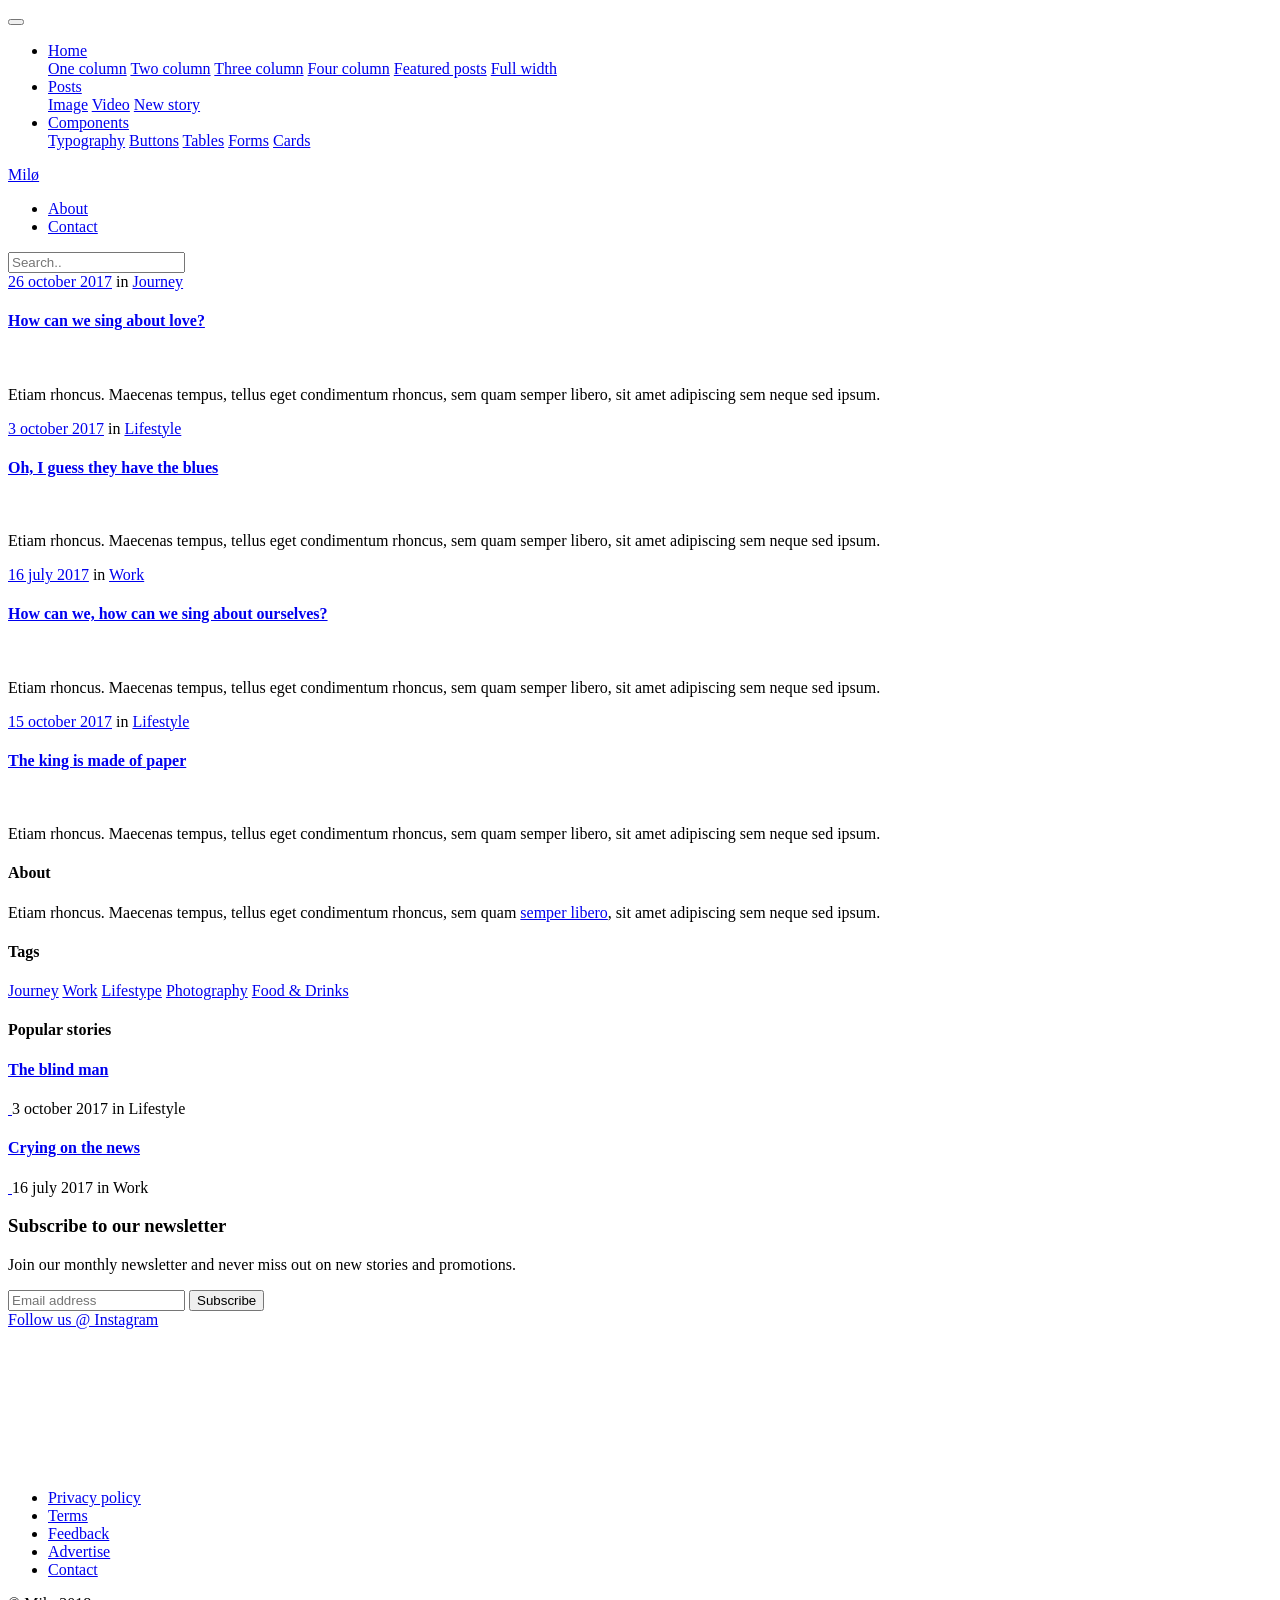
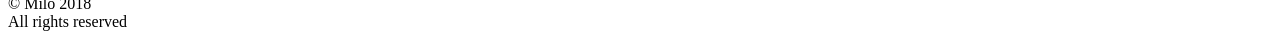
==== index.html @ 8058537a "Add files via upload" ====
<!DOCTYPE html>
<html lang="en">
<head>
  <meta charset="utf-8">
	<meta http-equiv="X-UA-Compatible" content="IE=edge">
	<meta name="viewport" content="width=device-width, initial-scale=1, shrink-to-fit=no">
	<meta name="description" content="Responsive Bootstrap 4 Magazine/Blog Theme">
	<meta name="author" content="Bootlab">

  <title>Bryant_Osborne - Profile Theme</title>

  <link href="css/app.css" rel="stylesheet">
</head>
<body>

  <header role="banner">
    <nav class="navbar navbar-expand-md navbar-light bg-white absolute-top">
      <div class="container">

        <button class="navbar-toggler order-2 order-md-1" type="button" data-toggle="collapse" data-target="#navbar" aria-controls="navbar" aria-expanded="false" aria-label="Toggle navigation">
          <span class="navbar-toggler-icon"></span>
        </button>

        <div class="collapse navbar-collapse order-3 order-md-2" id="navbar">
          <ul class="navbar-nav mr-auto">
            <li class="nav-item dropdown active">
              <a class="nav-link dropdown-toggle" href="#" id="dropdown02" data-toggle="dropdown" aria-haspopup="true" aria-expanded="false">Home</a>
              <div class="dropdown-menu" aria-labelledby="dropdown02">
                <a class="dropdown-item" href="home-onecolumn.html">One column</a>
                <a class="dropdown-item" href="home-twocolumn.html">Two column</a>
                <a class="dropdown-item" href="home-threecolumn.html">Three column</a>
                <a class="dropdown-item" href="home-fourcolumn.html">Four column</a>
                <a class="dropdown-item" href="home-featured.html">Featured posts</a>
                <a class="dropdown-item" href="home-fullwidth.html">Full width</a>
              </div>
            </li>
            <li class="nav-item dropdown">
              <a class="nav-link dropdown-toggle" href="#" id="dropdown02" data-toggle="dropdown" aria-haspopup="true" aria-expanded="false">Posts</a>
              <div class="dropdown-menu" aria-labelledby="dropdown02">
                <a class="dropdown-item" href="post-image.html">Image</a>
                <a class="dropdown-item" href="post-video.html">Video</a>
                <a class="dropdown-item" href="post-new.html">New story</a>
              </div>
            </li>
            <li class="nav-item dropdown">
              <a class="nav-link dropdown-toggle" href="#" id="dropdown03" data-toggle="dropdown" aria-haspopup="true" aria-expanded="false">Components</a>
              <div class="dropdown-menu" aria-labelledby="dropdown03">
                <a class="dropdown-item" href="doc-typography.html">Typography</a>
                <a class="dropdown-item" href="doc-buttons.html">Buttons</a>
                <a class="dropdown-item" href="doc-tables.html">Tables</a>
                <a class="dropdown-item" href="doc-forms.html">Forms</a>
                <a class="dropdown-item" href="doc-cards.html">Cards</a>
              </div>
            </li>
          </ul>
        </div>

        <a class="navbar-brand mx-auto order-1 order-md-3" href="index.html">Milø</a>

        <div class="collapse navbar-collapse order-4 order-md-4" id="navbar">
          <ul class="navbar-nav ml-auto">
            <li class="nav-item">
              <a class="nav-link" href="page-about.html">About</a>
            </li>
            <li class="nav-item">
              <a class="nav-link" href="page-contact.html">Contact</a>
            </li>
          </ul>
          <form class="form-inline" role="search">
            <input class="search js-search form-control form-control-rounded mr-sm-2" type="text" title="Enter search query here.." placeholder="Search.." aria-label="Search">
          </form>
        </div>
      </div>
    </nav>
  </header>

  <main class="main pt-4" role="main">

    <div class="container">

      <div class="row">
        <div class="col-md-9">

          <article class="card mb-4">
            <header class="card-header">
              <div class="card-meta">
                <a href="#"><time class="timeago" datetime="2017-10-26 20:00">26 october 2017</time></a> in <a href="page-category.html">Journey</a>
              </div>
              <a href="post-image.html">
                <h4 class="card-title">How can we sing about love?</h4>
              </a>
            </header>
            <a href="post-image.html">
              <img class="card-img" src="img/articles/8.jpg" alt="" />
            </a>
            <div class="card-body">
              <p class="card-text">Etiam rhoncus. Maecenas tempus, tellus eget condimentum rhoncus, sem quam semper libero, sit amet adipiscing sem neque sed ipsum. </p>
            </div>
          </article><!-- /.card -->

          <article class="card mb-4">
            <header class="card-header">
              <div class="card-meta">
                <a href="#"><time class="timeago" datetime="2017-10-03 20:00">3 october 2017</time></a> in <a href="page-category.html">Lifestyle</a>
              </div>
              <a href="post-image.html">
                <h4 class="card-title">Oh, I guess they have the blues</h4>
              </a>
            </header>
            <a href="post-image.html">
              <img class="card-img" src="img/articles/22.jpg" alt="" />
            </a>
            <div class="card-body">
              <p class="card-text">Etiam rhoncus. Maecenas tempus, tellus eget condimentum rhoncus, sem quam semper libero, sit amet adipiscing sem neque sed ipsum. </p>
            </div>
          </article><!-- /.card -->

          <article class="card mb-4">
            <header class="card-header">
              <div class="card-meta">
                <a href="#"><time class="timeago" datetime="2017-07-16 20:00">16 july 2017</time></a> in <a href="page-category.html">Work</a>
              </div>
              <a href="post-image.html">
                <h4 class="card-title">How can we, how can we sing about ourselves?</h4>
              </a>
            </header>
            <a href="post-image.html">
              <img class="card-img" src="img/articles/19.jpg" alt="" />
            </a>
            <div class="card-body">
              <p class="card-text">Etiam rhoncus. Maecenas tempus, tellus eget condimentum rhoncus, sem quam semper libero, sit amet adipiscing sem neque sed ipsum. </p>
            </div>
          </article><!-- /.card -->


          <article class="card mb-4">
            <header class="card-header">
              <div class="card-meta">
                <a href="#"><time class="timeago" datetime="2017-10-15 20:00">15 october 2017</time></a> in <a href="page-category.html">Lifestyle</a>
              </div>
              <a href="post-image.html">
                <h4 class="card-title">The king is made of paper</h4>
              </a>
            </header>
            <a href="post-image.html">
              <img class="card-img" src="img/articles/3.jpg" alt="" />
            </a>
            <div class="card-body">
              <p class="card-text">Etiam rhoncus. Maecenas tempus, tellus eget condimentum rhoncus, sem quam semper libero, sit amet adipiscing sem neque sed ipsum. </p>
            </div>
          </article><!-- /.card -->

        </div>
        <div class="col-md-3 ml-auto">

          <aside class="sidebar">
            <div class="card mb-4">
              <div class="card-body">
                <h4 class="card-title">About</h4>
                <p class="card-text">Etiam rhoncus. Maecenas tempus, tellus eget condimentum rhoncus, sem quam <a href="#">semper libero</a>, sit amet adipiscing sem neque sed ipsum. </p>
              </div>
            </div><!-- /.card -->
          </aside>

          <aside class="sidebar sidebar-sticky">
            <div class="card mb-4">
              <div class="card-body">
                <h4 class="card-title">Tags</h4>
                <a class="btn btn-light btn-sm mb-1" href="page-category.html">Journey</a>
                <a class="btn btn-light btn-sm mb-1" href="page-category.html">Work</a>
                <a class="btn btn-light btn-sm mb-1" href="page-category.html">Lifestype</a>
                <a class="btn btn-light btn-sm mb-1" href="page-category.html">Photography</a>
                <a class="btn btn-light btn-sm mb-1" href="page-category.html">Food & Drinks</a>
              </div>
            </div><!-- /.card -->
            <div class="card mb-4">
              <div class="card-body">
                <h4 class="card-title">Popular stories</h4>

                <a href="post-image.html" class="d-inline-block">
                  <h4 class="h6">The blind man</h4>
                  <img class="card-img" src="img/articles/2.jpg" alt="" />
                </a>
                <time class="timeago" datetime="2017-10-03 20:00">3 october 2017</time> in Lifestyle

                <a href="post-image.html" class="d-inline-block mt-3">
                  <h4 class="h6">Crying on the news</h4>
                  <img class="card-img" src="img/articles/3.jpg" alt="" />
                </a>
                <time class="timeago" datetime="2017-07-16 20:00">16 july 2017</time> in Work

              </div>
            </div><!-- /.card -->
          </aside>

        </div>
      </div>
    </div>

  </main>

  <div class="site-newsletter">
    <div class="container">
      <div class="text-center">
        <h3 class="h4 mb-2">Subscribe to our newsletter</h3>
        <p class="text-muted">Join our monthly newsletter and never miss out on new stories and promotions.</p>

        <div class="row">
          <div class="col-xs-12 col-sm-9 col-md-7 col-lg-5 ml-auto mr-auto">
            <div class="input-group mb-3 mt-3">
              <input type="text" class="form-control" placeholder="Email address" aria-label="Email address">
              <span class="input-group-btn">
                <button class="btn btn-secondary" type="button">Subscribe</button>
              </span>
            </div>
          </div>
        </div>
      </div>
    </div>
  </div>

  <div class="site-instagram">
    <div class="action">
      <a class="btn btn-light" href="#">
        Follow us @ Instagram
      </a>
    </div>
    <div class="row no-gutters">
      <div class="col-sm-6">
        <div class="row no-gutters">
          <div class="col-3">
            <a class="photo" href="#">
              <img class="img-fluid" src="img/instagram/1.jpg" alt="" />
            </a>
          </div>
          <div class="col-3">
            <a class="photo" href="#">
              <img class="img-fluid" src="img/instagram/2.jpg" alt="" />
            </a>
          </div>
          <div class="col-3">
            <a class="photo" href="#">
              <img class="img-fluid" src="img/instagram/3.jpg" alt="" />
            </a>
          </div>
          <div class="col-3">
            <a class="photo" href="#">
              <img class="img-fluid" src="img/instagram/4.jpg" alt="" />
            </a>
          </div>
        </div>
      </div>
      <div class="col-sm-6">
        <div class="row no-gutters">
          <div class="col-3">
            <a class="photo" href="#">
              <img class="img-fluid" src="img/instagram/5.jpg" alt="" />
            </a>
          </div>
          <div class="col-3">
            <a class="photo" href="#">
              <img class="img-fluid" src="img/instagram/6.jpg" alt="" />
            </a>
          </div>
          <div class="col-3">
            <a class="photo" href="#">
              <img class="img-fluid" src="img/instagram/7.jpg" alt="" />
            </a>
          </div>
          <div class="col-3">
            <a class="photo" href="#">
              <img class="img-fluid" src="img/instagram/8.jpg" alt="" />
            </a>
          </div>
        </div>
      </div>
    </div>
  </div>

  <footer class="site-footer bg-darkest" role="contentinfo">
    <div class="container">

      <ul class="nav justify-content-center">
        <li class="nav-item">
          <a class="nav-link" href="#">Privacy policy</a>
        </li>
        <li class="nav-item">
          <a class="nav-link" href="#">Terms</a>
        </li>
        <li class="nav-item">
          <a class="nav-link" href="#">Feedback</a>
        </li>
        <li class="nav-item">
          <a class="nav-link" href="#">Advertise</a>
        </li>
        <li class="nav-item">
          <a class="nav-link" href="page-contact.html">Contact</a>
        </li>
      </ul>
      <div class="copy">
        &copy; Milo 2018<br />
        All rights reserved
      </div>
    </div>
  </footer>

  <script src="js/app.js"></script>
</body>
</html>
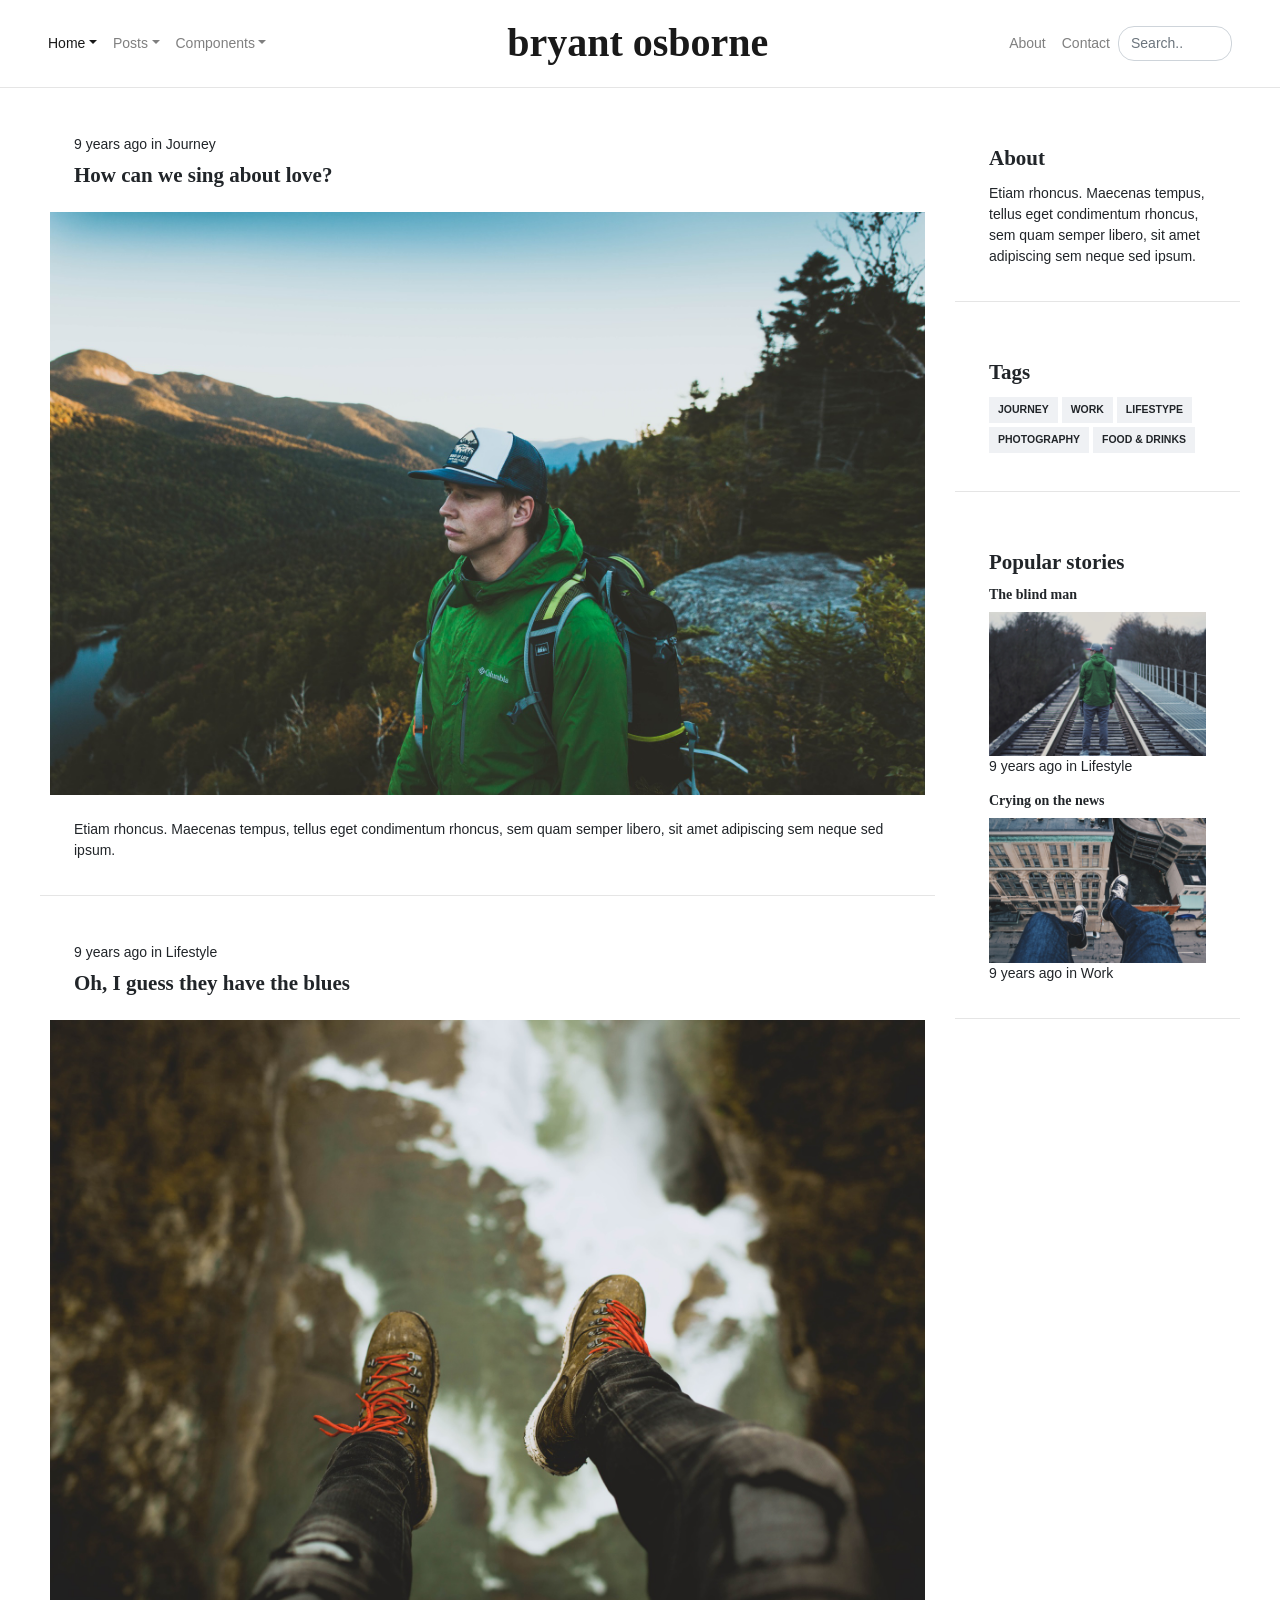
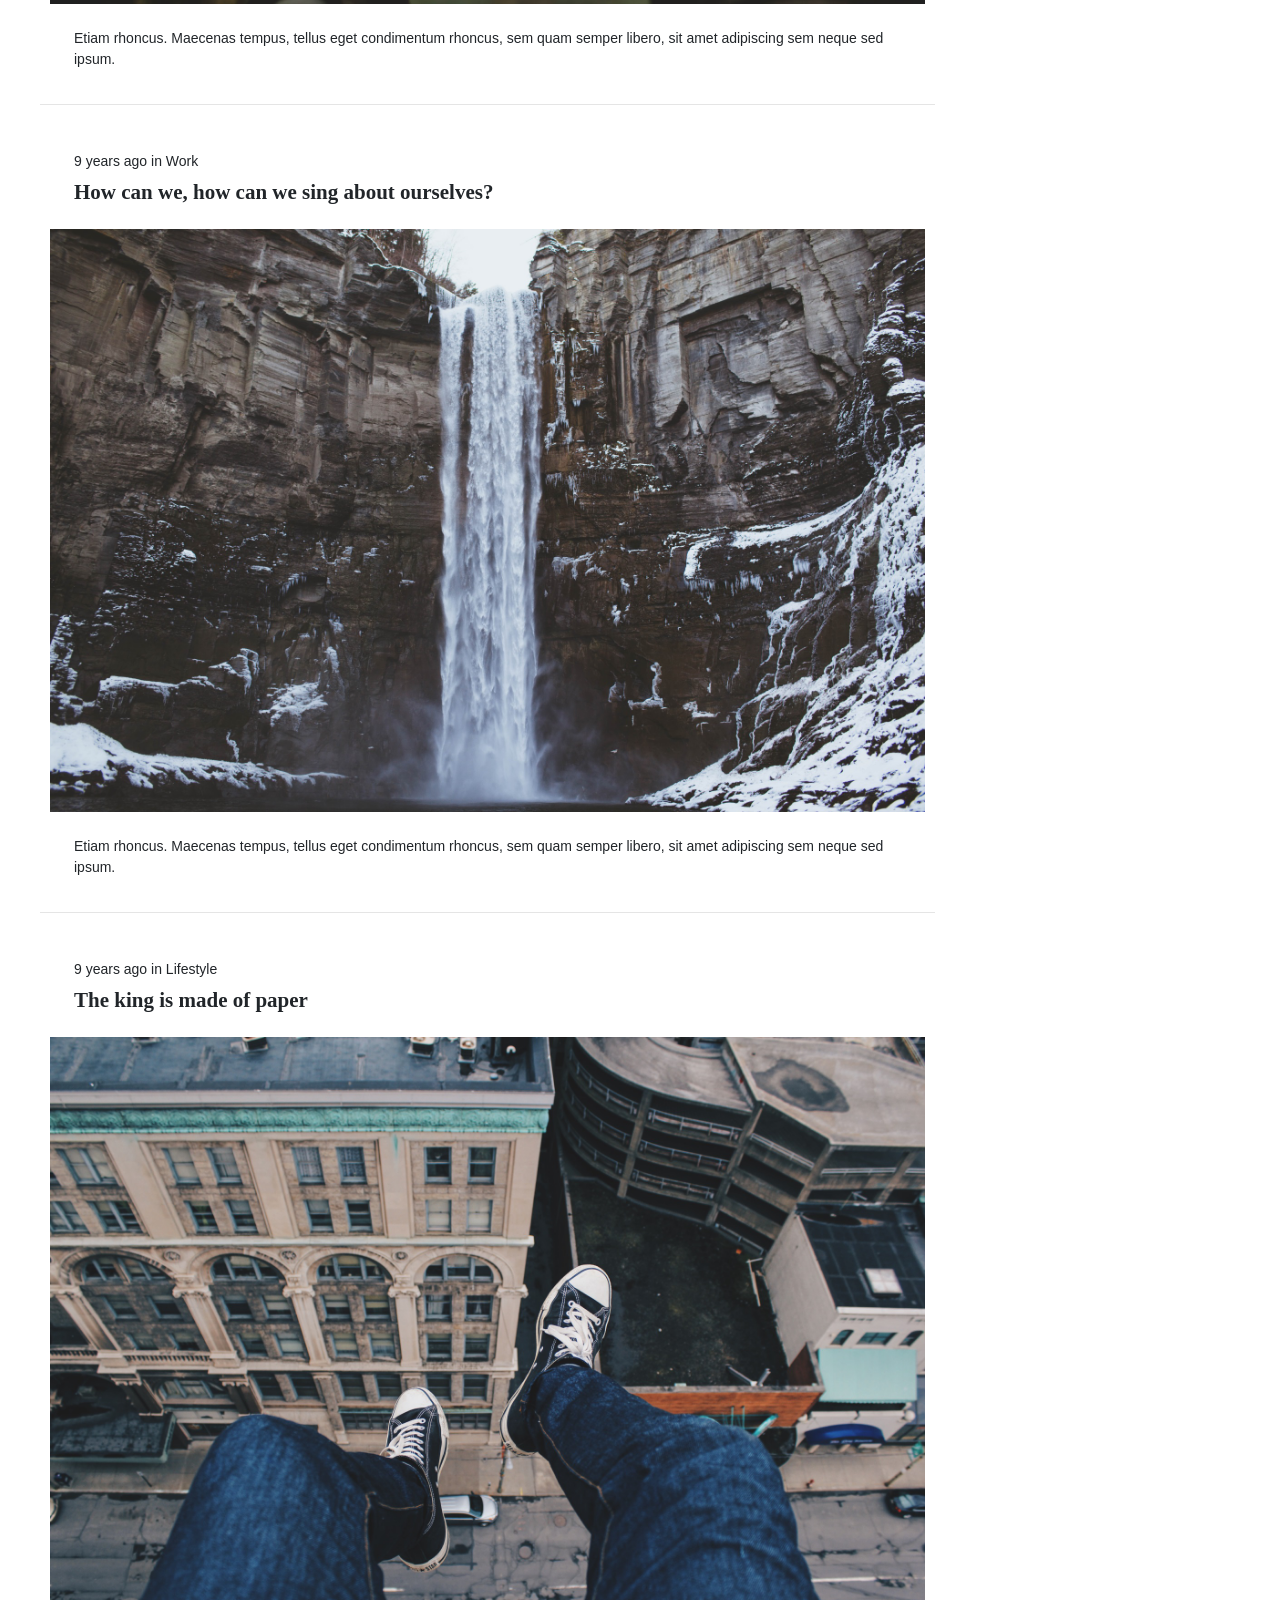
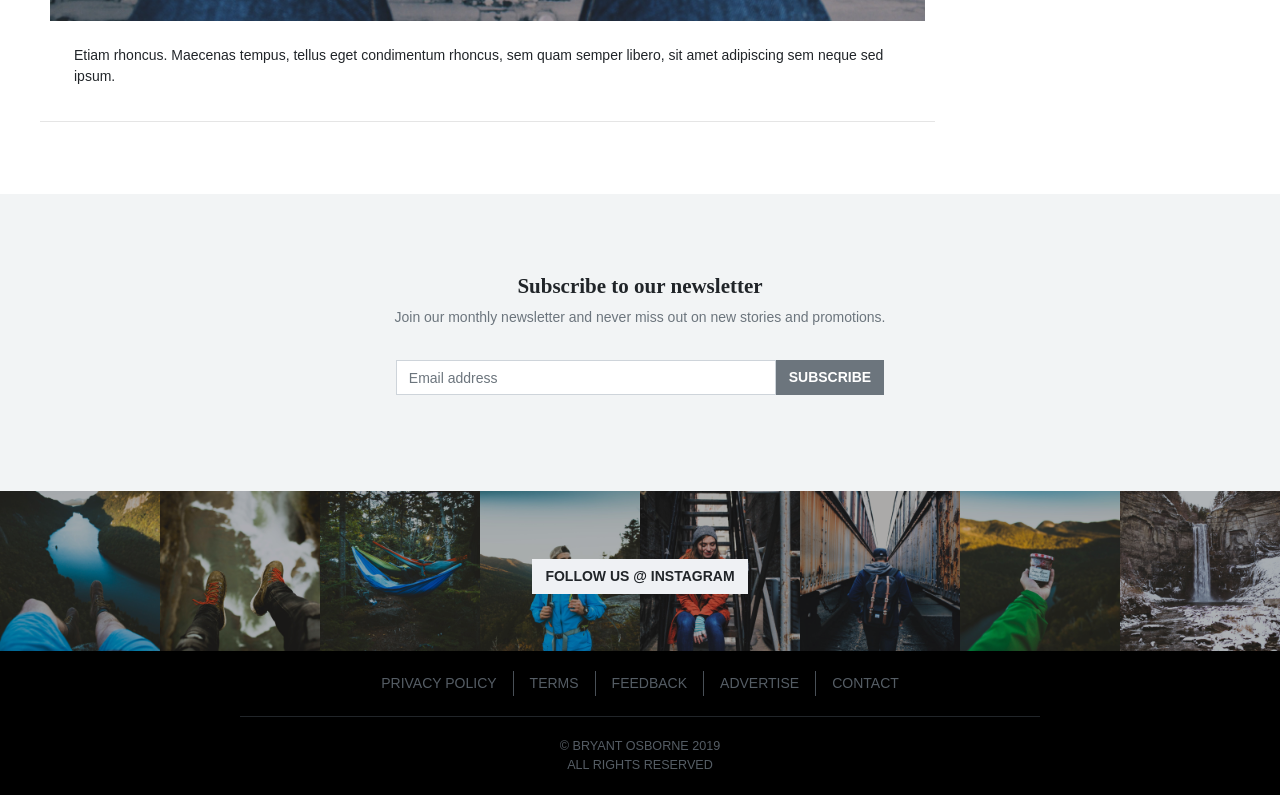
==== commit 916ce00c: "Update index.html" ====
--- a/index.html
+++ b/index.html
@@ -55,7 +55,7 @@
           </ul>
         </div>
 
-        <a class="navbar-brand mx-auto order-1 order-md-3" href="index.html">Milø</a>
+        <a class="navbar-brand mx-auto order-1 order-md-3" href="index.html">Bryant Osborne</a>
 
         <div class="collapse navbar-collapse order-4 order-md-4" id="navbar">
           <ul class="navbar-nav ml-auto">
@@ -298,7 +298,7 @@
         </li>
       </ul>
       <div class="copy">
-        &copy; Milo 2018<br />
+        &copy; Bryant Osborne 2019<br />
         All rights reserved
       </div>
     </div>
--- a/css/app.css
+++ b/css/app.css
@@ -0,0 +1,7 @@
+@import url(https://fonts.googleapis.com/css?family=PT+Sans+Caption:400,700|PT+Serif:700);
+/*!
+ * Bootstrap v4.2.1 (https://getbootstrap.com/)
+ * Copyright 2011-2018 The Bootstrap Authors
+ * Copyright 2011-2018 Twitter, Inc.
+ * Licensed under MIT (https://github.com/twbs/bootstrap/blob/master/LICENSE)
+ */:root{--blue:#2780e3;--indigo:#6610f2;--purple:#613d7c;--pink:#e83e8c;--red:#ff0039;--orange:#f0ad4e;--yellow:#ff7518;--green:#3fb618;--teal:#20c997;--cyan:#9954bb;--white:#fff;--gray:#6c757d;--gray-dark:#343a40;--primary:#2780e3;--secondary:#6c757d;--success:#3fb618;--info:#9954bb;--warning:#ff7518;--danger:#ff0039;--light:#eff1f4;--dark:#343a40;--darkest:#000;--breakpoint-xs:0;--breakpoint-sm:576px;--breakpoint-md:768px;--breakpoint-lg:992px;--breakpoint-xl:1200px;--font-family-sans-serif:"PT Sans Caption",sans-serif;--font-family-monospace:SFMono-Regular,Menlo,Monaco,Consolas,"Liberation Mono","Courier New",monospace}*,:after,:before{box-sizing:border-box}html{font-family:sans-serif;line-height:1.15;-webkit-text-size-adjust:100%;-webkit-tap-highlight-color:rgba(0,0,0,0)}article,aside,figcaption,figure,footer,header,hgroup,main,nav,section{display:block}body{margin:0;font-family:PT Sans Caption,sans-serif;font-size:.875rem;font-weight:400;line-height:1.5;color:#212529;text-align:left;background-color:#fff}[tabindex="-1"]:focus{outline:0!important}hr{box-sizing:content-box;height:0;overflow:visible}h1,h2,h3,h4,h5,h6{margin-top:0;margin-bottom:.5rem}p{margin-top:0;margin-bottom:1rem}abbr[data-original-title],abbr[title]{text-decoration:underline;-webkit-text-decoration:underline dotted;text-decoration:underline dotted;cursor:help;border-bottom:0;text-decoration-skip-ink:none}address{font-style:normal;line-height:inherit}address,dl,ol,ul{margin-bottom:1rem}dl,ol,ul{margin-top:0}ol ol,ol ul,ul ol,ul ul{margin-bottom:0}dt{font-weight:700}dd{margin-bottom:.5rem;margin-left:0}blockquote{margin:0 0 1rem}b,strong{font-weight:bolder}small{font-size:80%}sub,sup{position:relative;font-size:75%;line-height:0;vertical-align:baseline}sub{bottom:-.25em}sup{top:-.5em}a{color:#2780e3;text-decoration:none;background-color:transparent}a:hover{color:#165ba8;text-decoration:underline}a:not([href]):not([tabindex]),a:not([href]):not([tabindex]):focus,a:not([href]):not([tabindex]):hover{color:inherit;text-decoration:none}a:not([href]):not([tabindex]):focus{outline:0}code,kbd,pre,samp{font-family:SFMono-Regular,Menlo,Monaco,Consolas,Liberation Mono,Courier New,monospace;font-size:1em}pre{margin-top:0;margin-bottom:1rem;overflow:auto}figure{margin:0 0 1rem}img{border-style:none}img,svg{vertical-align:middle}svg{overflow:hidden}table{border-collapse:collapse}caption{padding-top:.75rem;padding-bottom:.75rem;color:#6c757d;text-align:left;caption-side:bottom}th{text-align:inherit}label{display:inline-block;margin-bottom:.5rem}button{border-radius:0}button:focus{outline:1px dotted;outline:5px auto -webkit-focus-ring-color}button,input,optgroup,select,textarea{margin:0;font-family:inherit;font-size:inherit;line-height:inherit}button,input{overflow:visible}button,select{text-transform:none}[type=button],[type=reset],[type=submit],button{-webkit-appearance:button}[type=button]::-moz-focus-inner,[type=reset]::-moz-focus-inner,[type=submit]::-moz-focus-inner,button::-moz-focus-inner{padding:0;border-style:none}input[type=checkbox],input[type=radio]{box-sizing:border-box;padding:0}input[type=date],input[type=datetime-local],input[type=month],input[type=time]{-webkit-appearance:listbox}textarea{overflow:auto;resize:vertical}fieldset{min-width:0;padding:0;margin:0;border:0}legend{display:block;width:100%;max-width:100%;padding:0;margin-bottom:.5rem;font-size:1.5rem;line-height:inherit;color:inherit;white-space:normal}progress{vertical-align:baseline}[type=number]::-webkit-inner-spin-button,[type=number]::-webkit-outer-spin-button{height:auto}[type=search]{outline-offset:-2px;-webkit-appearance:none}[type=search]::-webkit-search-decoration{-webkit-appearance:none}::-webkit-file-upload-button{font:inherit;-webkit-appearance:button}output{display:inline-block}summary{display:list-item;cursor:pointer}template{display:none}[hidden]{display:none!important}.h1,.h2,.h3,.h4,.h5,.h6,h1,h2,h3,h4,h5,h6{margin-bottom:.5rem;font-family:"PT Serif",serif;font-weight:700;line-height:1.2;color:inherit}.h1,h1{font-size:2.1875rem}.h2,h2{font-size:1.75rem}.h3,h3{font-size:1.53125rem}.h4,h4{font-size:1.3125rem}.h5,h5{font-size:1.09375rem}.h6,h6{font-size:.875rem}.lead{font-size:1.09375rem;font-weight:300}.display-1{font-size:6rem}.display-1,.display-2{font-weight:300;line-height:1.2}.display-2{font-size:5.5rem}.display-3{font-size:4.5rem}.display-3,.display-4{font-weight:300;line-height:1.2}.display-4{font-size:3.5rem}hr{margin-top:1rem;margin-bottom:1rem;border:0;border-top:1px solid rgba(0,0,0,.1)}.small,small{font-size:80%;font-weight:400}.mark,mark{padding:.2em;background-color:#fcf8e3}.list-inline,.list-unstyled{padding-left:0;list-style:none}.list-inline-item{display:inline-block}.list-inline-item:not(:last-child){margin-right:.5rem}.initialism{font-size:90%;text-transform:uppercase}.blockquote{margin-bottom:1rem;font-size:1.09375rem}.blockquote-footer{display:block;font-size:80%;color:#6c757d}.blockquote-footer:before{content:"\2014\00A0"}.img-fluid,.img-thumbnail{max-width:100%;height:auto}.img-thumbnail{padding:.25rem;background-color:#fff;border:1px solid #dee2e6;border-radius:0}.figure{display:inline-block}.figure-img{margin-bottom:.5rem;line-height:1}.figure-caption{font-size:90%;color:#6c757d}code{font-size:87.5%;color:#e83e8c;word-break:break-word}a>code{color:inherit}kbd{padding:.2rem .4rem;font-size:87.5%;color:#fff;background-color:#212529;border-radius:0}kbd kbd{padding:0;font-size:100%;font-weight:700}pre{display:block;font-size:87.5%;color:#212529}pre code{font-size:inherit;color:inherit;word-break:normal}.pre-scrollable{max-height:340px;overflow-y:scroll}.container{width:100%;padding-right:10px;padding-left:10px;margin-right:auto;margin-left:auto}@media (min-width:576px){.container{max-width:540px}}@media (min-width:768px){.container{max-width:720px}}@media (min-width:992px){.container{max-width:960px}}@media (min-width:1200px){.container{max-width:1220px}}.container-fluid{width:100%;padding-right:10px;padding-left:10px;margin-right:auto;margin-left:auto}.row{display:-ms-flexbox;display:flex;-ms-flex-wrap:wrap;flex-wrap:wrap;margin-right:-10px;margin-left:-10px}.no-gutters{margin-right:0;margin-left:0}.no-gutters>.col,.no-gutters>[class*=col-]{padding-right:0;padding-left:0}.col,.col-1,.col-2,.col-3,.col-4,.col-5,.col-6,.col-7,.col-8,.col-9,.col-10,.col-11,.col-12,.col-auto,.col-lg,.col-lg-1,.col-lg-2,.col-lg-3,.col-lg-4,.col-lg-5,.col-lg-6,.col-lg-7,.col-lg-8,.col-lg-9,.col-lg-10,.col-lg-11,.col-lg-12,.col-lg-auto,.col-md,.col-md-1,.col-md-2,.col-md-3,.col-md-4,.col-md-5,.col-md-6,.col-md-7,.col-md-8,.col-md-9,.col-md-10,.col-md-11,.col-md-12,.col-md-auto,.col-sm,.col-sm-1,.col-sm-2,.col-sm-3,.col-sm-4,.col-sm-5,.col-sm-6,.col-sm-7,.col-sm-8,.col-sm-9,.col-sm-10,.col-sm-11,.col-sm-12,.col-sm-auto,.col-xl,.col-xl-1,.col-xl-2,.col-xl-3,.col-xl-4,.col-xl-5,.col-xl-6,.col-xl-7,.col-xl-8,.col-xl-9,.col-xl-10,.col-xl-11,.col-xl-12,.col-xl-auto{position:relative;width:100%;padding-right:10px;padding-left:10px}.col{-ms-flex-preferred-size:0;flex-basis:0;-ms-flex-positive:1;flex-grow:1;max-width:100%}.col-auto{-ms-flex:0 0 auto;flex:0 0 auto;width:auto;max-width:100%}.col-1{-ms-flex:0 0 8.33333%;flex:0 0 8.33333%;max-width:8.33333%}.col-2{-ms-flex:0 0 16.66667%;flex:0 0 16.66667%;max-width:16.66667%}.col-3{-ms-flex:0 0 25%;flex:0 0 25%;max-width:25%}.col-4{-ms-flex:0 0 33.33333%;flex:0 0 33.33333%;max-width:33.33333%}.col-5{-ms-flex:0 0 41.66667%;flex:0 0 41.66667%;max-width:41.66667%}.col-6{-ms-flex:0 0 50%;flex:0 0 50%;max-width:50%}.col-7{-ms-flex:0 0 58.33333%;flex:0 0 58.33333%;max-width:58.33333%}.col-8{-ms-flex:0 0 66.66667%;flex:0 0 66.66667%;max-width:66.66667%}.col-9{-ms-flex:0 0 75%;flex:0 0 75%;max-width:75%}.col-10{-ms-flex:0 0 83.33333%;flex:0 0 83.33333%;max-width:83.33333%}.col-11{-ms-flex:0 0 91.66667%;flex:0 0 91.66667%;max-width:91.66667%}.col-12{-ms-flex:0 0 100%;flex:0 0 100%;max-width:100%}.order-first{-ms-flex-order:-1;order:-1}.order-last{-ms-flex-order:13;order:13}.order-0{-ms-flex-order:0;order:0}.order-1{-ms-flex-order:1;order:1}.order-2{-ms-flex-order:2;order:2}.order-3{-ms-flex-order:3;order:3}.order-4{-ms-flex-order:4;order:4}.order-5{-ms-flex-order:5;order:5}.order-6{-ms-flex-order:6;order:6}.order-7{-ms-flex-order:7;order:7}.order-8{-ms-flex-order:8;order:8}.order-9{-ms-flex-order:9;order:9}.order-10{-ms-flex-order:10;order:10}.order-11{-ms-flex-order:11;order:11}.order-12{-ms-flex-order:12;order:12}.offset-1{margin-left:8.33333%}.offset-2{margin-left:16.66667%}.offset-3{margin-left:25%}.offset-4{margin-left:33.33333%}.offset-5{margin-left:41.66667%}.offset-6{margin-left:50%}.offset-7{margin-left:58.33333%}.offset-8{margin-left:66.66667%}.offset-9{margin-left:75%}.offset-10{margin-left:83.33333%}.offset-11{margin-left:91.66667%}@media (min-width:576px){.col-sm{-ms-flex-preferred-size:0;flex-basis:0;-ms-flex-positive:1;flex-grow:1;max-width:100%}.col-sm-auto{-ms-flex:0 0 auto;flex:0 0 auto;width:auto;max-width:100%}.col-sm-1{-ms-flex:0 0 8.33333%;flex:0 0 8.33333%;max-width:8.33333%}.col-sm-2{-ms-flex:0 0 16.66667%;flex:0 0 16.66667%;max-width:16.66667%}.col-sm-3{-ms-flex:0 0 25%;flex:0 0 25%;max-width:25%}.col-sm-4{-ms-flex:0 0 33.33333%;flex:0 0 33.33333%;max-width:33.33333%}.col-sm-5{-ms-flex:0 0 41.66667%;flex:0 0 41.66667%;max-width:41.66667%}.col-sm-6{-ms-flex:0 0 50%;flex:0 0 50%;max-width:50%}.col-sm-7{-ms-flex:0 0 58.33333%;flex:0 0 58.33333%;max-width:58.33333%}.col-sm-8{-ms-flex:0 0 66.66667%;flex:0 0 66.66667%;max-width:66.66667%}.col-sm-9{-ms-flex:0 0 75%;flex:0 0 75%;max-width:75%}.col-sm-10{-ms-flex:0 0 83.33333%;flex:0 0 83.33333%;max-width:83.33333%}.col-sm-11{-ms-flex:0 0 91.66667%;flex:0 0 91.66667%;max-width:91.66667%}.col-sm-12{-ms-flex:0 0 100%;flex:0 0 100%;max-width:100%}.order-sm-first{-ms-flex-order:-1;order:-1}.order-sm-last{-ms-flex-order:13;order:13}.order-sm-0{-ms-flex-order:0;order:0}.order-sm-1{-ms-flex-order:1;order:1}.order-sm-2{-ms-flex-order:2;order:2}.order-sm-3{-ms-flex-order:3;order:3}.order-sm-4{-ms-flex-order:4;order:4}.order-sm-5{-ms-flex-order:5;order:5}.order-sm-6{-ms-flex-order:6;order:6}.order-sm-7{-ms-flex-order:7;order:7}.order-sm-8{-ms-flex-order:8;order:8}.order-sm-9{-ms-flex-order:9;order:9}.order-sm-10{-ms-flex-order:10;order:10}.order-sm-11{-ms-flex-order:11;order:11}.order-sm-12{-ms-flex-order:12;order:12}.offset-sm-0{margin-left:0}.offset-sm-1{margin-left:8.33333%}.offset-sm-2{margin-left:16.66667%}.offset-sm-3{margin-left:25%}.offset-sm-4{margin-left:33.33333%}.offset-sm-5{margin-left:41.66667%}.offset-sm-6{margin-left:50%}.offset-sm-7{margin-left:58.33333%}.offset-sm-8{margin-left:66.66667%}.offset-sm-9{margin-left:75%}.offset-sm-10{margin-left:83.33333%}.offset-sm-11{margin-left:91.66667%}}@media (min-width:768px){.col-md{-ms-flex-preferred-size:0;flex-basis:0;-ms-flex-positive:1;flex-grow:1;max-width:100%}.col-md-auto{-ms-flex:0 0 auto;flex:0 0 auto;width:auto;max-width:100%}.col-md-1{-ms-flex:0 0 8.33333%;flex:0 0 8.33333%;max-width:8.33333%}.col-md-2{-ms-flex:0 0 16.66667%;flex:0 0 16.66667%;max-width:16.66667%}.col-md-3{-ms-flex:0 0 25%;flex:0 0 25%;max-width:25%}.col-md-4{-ms-flex:0 0 33.33333%;flex:0 0 33.33333%;max-width:33.33333%}.col-md-5{-ms-flex:0 0 41.66667%;flex:0 0 41.66667%;max-width:41.66667%}.col-md-6{-ms-flex:0 0 50%;flex:0 0 50%;max-width:50%}.col-md-7{-ms-flex:0 0 58.33333%;flex:0 0 58.33333%;max-width:58.33333%}.col-md-8{-ms-flex:0 0 66.66667%;flex:0 0 66.66667%;max-width:66.66667%}.col-md-9{-ms-flex:0 0 75%;flex:0 0 75%;max-width:75%}.col-md-10{-ms-flex:0 0 83.33333%;flex:0 0 83.33333%;max-width:83.33333%}.col-md-11{-ms-flex:0 0 91.66667%;flex:0 0 91.66667%;max-width:91.66667%}.col-md-12{-ms-flex:0 0 100%;flex:0 0 100%;max-width:100%}.order-md-first{-ms-flex-order:-1;order:-1}.order-md-last{-ms-flex-order:13;order:13}.order-md-0{-ms-flex-order:0;order:0}.order-md-1{-ms-flex-order:1;order:1}.order-md-2{-ms-flex-order:2;order:2}.order-md-3{-ms-flex-order:3;order:3}.order-md-4{-ms-flex-order:4;order:4}.order-md-5{-ms-flex-order:5;order:5}.order-md-6{-ms-flex-order:6;order:6}.order-md-7{-ms-flex-order:7;order:7}.order-md-8{-ms-flex-order:8;order:8}.order-md-9{-ms-flex-order:9;order:9}.order-md-10{-ms-flex-order:10;order:10}.order-md-11{-ms-flex-order:11;order:11}.order-md-12{-ms-flex-order:12;order:12}.offset-md-0{margin-left:0}.offset-md-1{margin-left:8.33333%}.offset-md-2{margin-left:16.66667%}.offset-md-3{margin-left:25%}.offset-md-4{margin-left:33.33333%}.offset-md-5{margin-left:41.66667%}.offset-md-6{margin-left:50%}.offset-md-7{margin-left:58.33333%}.offset-md-8{margin-left:66.66667%}.offset-md-9{margin-left:75%}.offset-md-10{margin-left:83.33333%}.offset-md-11{margin-left:91.66667%}}@media (min-width:992px){.col-lg{-ms-flex-preferred-size:0;flex-basis:0;-ms-flex-positive:1;flex-grow:1;max-width:100%}.col-lg-auto{-ms-flex:0 0 auto;flex:0 0 auto;width:auto;max-width:100%}.col-lg-1{-ms-flex:0 0 8.33333%;flex:0 0 8.33333%;max-width:8.33333%}.col-lg-2{-ms-flex:0 0 16.66667%;flex:0 0 16.66667%;max-width:16.66667%}.col-lg-3{-ms-flex:0 0 25%;flex:0 0 25%;max-width:25%}.col-lg-4{-ms-flex:0 0 33.33333%;flex:0 0 33.33333%;max-width:33.33333%}.col-lg-5{-ms-flex:0 0 41.66667%;flex:0 0 41.66667%;max-width:41.66667%}.col-lg-6{-ms-flex:0 0 50%;flex:0 0 50%;max-width:50%}.col-lg-7{-ms-flex:0 0 58.33333%;flex:0 0 58.33333%;max-width:58.33333%}.col-lg-8{-ms-flex:0 0 66.66667%;flex:0 0 66.66667%;max-width:66.66667%}.col-lg-9{-ms-flex:0 0 75%;flex:0 0 75%;max-width:75%}.col-lg-10{-ms-flex:0 0 83.33333%;flex:0 0 83.33333%;max-width:83.33333%}.col-lg-11{-ms-flex:0 0 91.66667%;flex:0 0 91.66667%;max-width:91.66667%}.col-lg-12{-ms-flex:0 0 100%;flex:0 0 100%;max-width:100%}.order-lg-first{-ms-flex-order:-1;order:-1}.order-lg-last{-ms-flex-order:13;order:13}.order-lg-0{-ms-flex-order:0;order:0}.order-lg-1{-ms-flex-order:1;order:1}.order-lg-2{-ms-flex-order:2;order:2}.order-lg-3{-ms-flex-order:3;order:3}.order-lg-4{-ms-flex-order:4;order:4}.order-lg-5{-ms-flex-order:5;order:5}.order-lg-6{-ms-flex-order:6;order:6}.order-lg-7{-ms-flex-order:7;order:7}.order-lg-8{-ms-flex-order:8;order:8}.order-lg-9{-ms-flex-order:9;order:9}.order-lg-10{-ms-flex-order:10;order:10}.order-lg-11{-ms-flex-order:11;order:11}.order-lg-12{-ms-flex-order:12;order:12}.offset-lg-0{margin-left:0}.offset-lg-1{margin-left:8.33333%}.offset-lg-2{margin-left:16.66667%}.offset-lg-3{margin-left:25%}.offset-lg-4{margin-left:33.33333%}.offset-lg-5{margin-left:41.66667%}.offset-lg-6{margin-left:50%}.offset-lg-7{margin-left:58.33333%}.offset-lg-8{margin-left:66.66667%}.offset-lg-9{margin-left:75%}.offset-lg-10{margin-left:83.33333%}.offset-lg-11{margin-left:91.66667%}}@media (min-width:1200px){.col-xl{-ms-flex-preferred-size:0;flex-basis:0;-ms-flex-positive:1;flex-grow:1;max-width:100%}.col-xl-auto{-ms-flex:0 0 auto;flex:0 0 auto;width:auto;max-width:100%}.col-xl-1{-ms-flex:0 0 8.33333%;flex:0 0 8.33333%;max-width:8.33333%}.col-xl-2{-ms-flex:0 0 16.66667%;flex:0 0 16.66667%;max-width:16.66667%}.col-xl-3{-ms-flex:0 0 25%;flex:0 0 25%;max-width:25%}.col-xl-4{-ms-flex:0 0 33.33333%;flex:0 0 33.33333%;max-width:33.33333%}.col-xl-5{-ms-flex:0 0 41.66667%;flex:0 0 41.66667%;max-width:41.66667%}.col-xl-6{-ms-flex:0 0 50%;flex:0 0 50%;max-width:50%}.col-xl-7{-ms-flex:0 0 58.33333%;flex:0 0 58.33333%;max-width:58.33333%}.col-xl-8{-ms-flex:0 0 66.66667%;flex:0 0 66.66667%;max-width:66.66667%}.col-xl-9{-ms-flex:0 0 75%;flex:0 0 75%;max-width:75%}.col-xl-10{-ms-flex:0 0 83.33333%;flex:0 0 83.33333%;max-width:83.33333%}.col-xl-11{-ms-flex:0 0 91.66667%;flex:0 0 91.66667%;max-width:91.66667%}.col-xl-12{-ms-flex:0 0 100%;flex:0 0 100%;max-width:100%}.order-xl-first{-ms-flex-order:-1;order:-1}.order-xl-last{-ms-flex-order:13;order:13}.order-xl-0{-ms-flex-order:0;order:0}.order-xl-1{-ms-flex-order:1;order:1}.order-xl-2{-ms-flex-order:2;order:2}.order-xl-3{-ms-flex-order:3;order:3}.order-xl-4{-ms-flex-order:4;order:4}.order-xl-5{-ms-flex-order:5;order:5}.order-xl-6{-ms-flex-order:6;order:6}.order-xl-7{-ms-flex-order:7;order:7}.order-xl-8{-ms-flex-order:8;order:8}.order-xl-9{-ms-flex-order:9;order:9}.order-xl-10{-ms-flex-order:10;order:10}.order-xl-11{-ms-flex-order:11;order:11}.order-xl-12{-ms-flex-order:12;order:12}.offset-xl-0{margin-left:0}.offset-xl-1{margin-left:8.33333%}.offset-xl-2{margin-left:16.66667%}.offset-xl-3{margin-left:25%}.offset-xl-4{margin-left:33.33333%}.offset-xl-5{margin-left:41.66667%}.offset-xl-6{margin-left:50%}.offset-xl-7{margin-left:58.33333%}.offset-xl-8{margin-left:66.66667%}.offset-xl-9{margin-left:75%}.offset-xl-10{margin-left:83.33333%}.offset-xl-11{margin-left:91.66667%}}.table{width:100%;margin-bottom:1rem;background-color:transparent}.table td,.table th{padding:.75rem;vertical-align:top;border-top:1px solid #dee2e6}.table thead th{vertical-align:bottom;border-bottom:2px solid #dee2e6}.table tbody+tbody{border-top:2px solid #dee2e6}.table .table{background-color:#fff}.table-sm td,.table-sm th{padding:.3rem}.table-bordered,.table-bordered td,.table-bordered th{border:1px solid #dee2e6}.table-bordered thead td,.table-bordered thead th{border-bottom-width:2px}.table-borderless tbody+tbody,.table-borderless td,.table-borderless th,.table-borderless thead th{border:0}.table-striped tbody tr:nth-of-type(odd){background-color:rgba(0,0,0,.05)}.table-hover tbody tr:hover{background-color:rgba(0,0,0,.075)}.table-primary,.table-primary>td,.table-primary>th{background-color:#c3dbf7}.table-primary tbody+tbody,.table-primary td,.table-primary th,.table-primary thead th{border-color:#8fbdf0}.table-hover .table-primary:hover,.table-hover .table-primary:hover>td,.table-hover .table-primary:hover>th{background-color:#adcef4}.table-secondary,.table-secondary>td,.table-secondary>th{background-color:#d6d8db}.table-secondary tbody+tbody,.table-secondary td,.table-secondary th,.table-secondary thead th{border-color:#b3b7bb}.table-hover .table-secondary:hover,.table-hover .table-secondary:hover>td,.table-hover .table-secondary:hover>th{background-color:#c8cbcf}.table-success,.table-success>td,.table-success>th{background-color:#c9ebbe}.table-success tbody+tbody,.table-success td,.table-success th,.table-success thead th{border-color:#9bd987}.table-hover .table-success:hover,.table-hover .table-success:hover>td,.table-hover .table-success:hover>th{background-color:#b9e5ab}.table-info,.table-info>td,.table-info>th{background-color:#e2cfec}.table-info tbody+tbody,.table-info td,.table-info th,.table-info thead th{border-color:#caa6dc}.table-hover .table-info:hover,.table-hover .table-info:hover>td,.table-hover .table-info:hover>th{background-color:#d7bde5}.table-warning,.table-warning>td,.table-warning>th{background-color:#ffd8be}.table-warning tbody+tbody,.table-warning td,.table-warning th,.table-warning thead th{border-color:#ffb787}.table-hover .table-warning:hover,.table-hover .table-warning:hover>td,.table-hover .table-warning:hover>th{background-color:#ffc9a5}.table-danger,.table-danger>td,.table-danger>th{background-color:#ffb8c8}.table-danger tbody+tbody,.table-danger td,.table-danger th,.table-danger thead th{border-color:#ff7a98}.table-hover .table-danger:hover,.table-hover .table-danger:hover>td,.table-hover .table-danger:hover>th{background-color:#ff9fb4}.table-light,.table-light>td,.table-light>th{background-color:#fbfbfc}.table-light tbody+tbody,.table-light td,.table-light th,.table-light thead th{border-color:#f7f8f9}.table-hover .table-light:hover,.table-hover .table-light:hover>td,.table-hover .table-light:hover>th{background-color:#ececf1}.table-dark,.table-dark>td,.table-dark>th{background-color:#c6c8ca}.table-dark tbody+tbody,.table-dark td,.table-dark th,.table-dark thead th{border-color:#95999c}.table-hover .table-dark:hover,.table-hover .table-dark:hover>td,.table-hover .table-dark:hover>th{background-color:#b9bbbe}.table-darkest,.table-darkest>td,.table-darkest>th{background-color:#b8b8b8}.table-darkest tbody+tbody,.table-darkest td,.table-darkest th,.table-darkest thead th{border-color:#7a7a7a}.table-hover .table-darkest:hover,.table-hover .table-darkest:hover>td,.table-hover .table-darkest:hover>th{background-color:#ababab}.table-active,.table-active>td,.table-active>th,.table-hover .table-active:hover,.table-hover .table-active:hover>td,.table-hover .table-active:hover>th{background-color:rgba(0,0,0,.075)}.table .thead-dark th{color:#fff;background-color:#212529;border-color:#32383e}.table .thead-light th{color:#495057;background-color:#e9ecef;border-color:#dee2e6}.table-dark{color:#fff;background-color:#212529}.table-dark td,.table-dark th,.table-dark thead th{border-color:#32383e}.table-dark.table-bordered{border:0}.table-dark.table-striped tbody tr:nth-of-type(odd){background-color:hsla(0,0%,100%,.05)}.table-dark.table-hover tbody tr:hover{background-color:hsla(0,0%,100%,.075)}@media (max-width:575.98px){.table-responsive-sm{display:block;width:100%;overflow-x:auto;-webkit-overflow-scrolling:touch;-ms-overflow-style:-ms-autohiding-scrollbar}.table-responsive-sm>.table-bordered{border:0}}@media (max-width:767.98px){.table-responsive-md{display:block;width:100%;overflow-x:auto;-webkit-overflow-scrolling:touch;-ms-overflow-style:-ms-autohiding-scrollbar}.table-responsive-md>.table-bordered{border:0}}@media (max-width:991.98px){.table-responsive-lg{display:block;width:100%;overflow-x:auto;-webkit-overflow-scrolling:touch;-ms-overflow-style:-ms-autohiding-scrollbar}.table-responsive-lg>.table-bordered{border:0}}@media (max-width:1199.98px){.table-responsive-xl{display:block;width:100%;overflow-x:auto;-webkit-overflow-scrolling:touch;-ms-overflow-style:-ms-autohiding-scrollbar}.table-responsive-xl>.table-bordered{border:0}}.table-responsive{display:block;width:100%;overflow-x:auto;-webkit-overflow-scrolling:touch;-ms-overflow-style:-ms-autohiding-scrollbar}.table-responsive>.table-bordered{border:0}.form-control{display:block;width:100%;height:calc(2.0625rem + 2px);padding:.375rem .75rem;font-size:.875rem;font-weight:400;line-height:1.5;color:#495057;background-color:#fff;background-clip:padding-box;border:1px solid #ced4da;border-radius:0;transition:border-color .15s ease-in-out,box-shadow .15s ease-in-out}@media screen and (prefers-reduced-motion:reduce){.form-control{transition:none}}.form-control::-ms-expand{background-color:transparent;border:0}.form-control:focus{color:#495057;background-color:#fff;border-color:#343a40;outline:0;box-shadow:0 0 0 .2rem rgba(39,128,227,.25)}.form-control::-webkit-input-placeholder{color:#6c757d;opacity:1}.form-control:-ms-input-placeholder{color:#6c757d;opacity:1}.form-control::-ms-input-placeholder{color:#6c757d;opacity:1}.form-control::placeholder{color:#6c757d;opacity:1}.form-control:disabled,.form-control[readonly]{background-color:#e9ecef;opacity:1}select.form-control:focus::-ms-value{color:#495057;background-color:#fff}.form-control-file,.form-control-range{display:block;width:100%}.col-form-label{padding-top:calc(.375rem + 1px);padding-bottom:calc(.375rem + 1px);margin-bottom:0;font-size:inherit;line-height:1.5}.col-form-label-lg{padding-top:calc(.5rem + 1px);padding-bottom:calc(.5rem + 1px);font-size:1.09375rem;line-height:1.5}.col-form-label-sm{padding-top:calc(.25rem + 1px);padding-bottom:calc(.25rem + 1px);font-size:.76563rem;line-height:1.5}.form-control-plaintext{display:block;width:100%;padding-top:.375rem;padding-bottom:.375rem;margin-bottom:0;line-height:1.5;color:#212529;background-color:transparent;border:solid transparent;border-width:1px 0}.form-control-plaintext.form-control-lg,.form-control-plaintext.form-control-sm{padding-right:0;padding-left:0}.form-control-sm{height:calc(1.64844rem + 2px);padding:.25rem .5rem;font-size:.76563rem;line-height:1.5;border-radius:0}.form-control-lg{height:calc(2.64063rem + 2px);padding:.5rem 1rem;font-size:1.09375rem;line-height:1.5;border-radius:0}select.form-control[multiple],select.form-control[size],textarea.form-control{height:auto}.form-group{margin-bottom:1rem}.form-text{display:block;margin-top:.25rem}.form-row{display:-ms-flexbox;display:flex;-ms-flex-wrap:wrap;flex-wrap:wrap;margin-right:-5px;margin-left:-5px}.form-row>.col,.form-row>[class*=col-]{padding-right:5px;padding-left:5px}.form-check{position:relative;display:block;padding-left:1.25rem}.form-check-input{position:absolute;margin-top:.3rem;margin-left:-1.25rem}.form-check-input:disabled~.form-check-label{color:#6c757d}.form-check-label{margin-bottom:0}.form-check-inline{display:-ms-inline-flexbox;display:inline-flex;-ms-flex-align:center;align-items:center;padding-left:0;margin-right:.75rem}.form-check-inline .form-check-input{position:static;margin-top:0;margin-right:.3125rem;margin-left:0}.valid-feedback{display:none;width:100%;margin-top:.25rem;font-size:80%;color:#3fb618}.valid-tooltip{position:absolute;top:100%;z-index:5;display:none;max-width:100%;padding:.25rem .5rem;margin-top:.1rem;font-size:.76563rem;line-height:1.5;color:#fff;background-color:rgba(63,182,24,.9);border-radius:0}.form-control.is-valid,.was-validated .form-control:valid{border-color:#3fb618;padding-right:2.0625rem;background-repeat:no-repeat;background-position:center right .51563rem;background-size:1.03125rem 1.03125rem;background-image:url("data:image/svg+xml;charset=utf-8,%3Csvg xmlns='http://www.w3.org/2000/svg' viewBox='0 0 8 8'%3E%3Cpath fill='%233FB618' d='M2.3 6.73L.6 4.53c-.4-1.04.46-1.4 1.1-.8l1.1 1.4 3.4-3.8c.6-.63 1.6-.27 1.2.7l-4 4.6c-.43.5-.8.4-1.1.1z'/%3E%3C/svg%3E")}.form-control.is-valid:focus,.was-validated .form-control:valid:focus{border-color:#3fb618;box-shadow:0 0 0 .2rem rgba(63,182,24,.25)}.form-control.is-valid~.valid-feedback,.form-control.is-valid~.valid-tooltip,.was-validated .form-control:valid~.valid-feedback,.was-validated .form-control:valid~.valid-tooltip{display:block}.was-validated textarea.form-control:valid,textarea.form-control.is-valid{padding-right:2.0625rem;background-position:top .51563rem right .51563rem}.custom-select.is-valid,.was-validated .custom-select:valid{border-color:#3fb618;padding-right:3.29688rem;background:url("data:image/svg+xml;charset=utf-8,%3Csvg xmlns='http://www.w3.org/2000/svg' viewBox='0 0 4 5'%3E%3Cpath fill='%23343a40' d='M2 0L0 2h4zm0 5L0 3h4z'/%3E%3C/svg%3E") no-repeat right .75rem center/8px 10px,url("data:image/svg+xml;charset=utf-8,%3Csvg xmlns='http://www.w3.org/2000/svg' viewBox='0 0 8 8'%3E%3Cpath fill='%233FB618' d='M2.3 6.73L.6 4.53c-.4-1.04.46-1.4 1.1-.8l1.1 1.4 3.4-3.8c.6-.63 1.6-.27 1.2.7l-4 4.6c-.43.5-.8.4-1.1.1z'/%3E%3C/svg%3E") no-repeat center right 1.75rem/1.03125rem 1.03125rem}.custom-select.is-valid:focus,.was-validated .custom-select:valid:focus{border-color:#3fb618;box-shadow:0 0 0 .2rem rgba(63,182,24,.25)}.custom-select.is-valid~.valid-feedback,.custom-select.is-valid~.valid-tooltip,.form-control-file.is-valid~.valid-feedback,.form-control-file.is-valid~.valid-tooltip,.was-validated .custom-select:valid~.valid-feedback,.was-validated .custom-select:valid~.valid-tooltip,.was-validated .form-control-file:valid~.valid-feedback,.was-validated .form-control-file:valid~.valid-tooltip{display:block}.form-check-input.is-valid~.form-check-label,.was-validated .form-check-input:valid~.form-check-label{color:#3fb618}.form-check-input.is-valid~.valid-feedback,.form-check-input.is-valid~.valid-tooltip,.was-validated .form-check-input:valid~.valid-feedback,.was-validated .form-check-input:valid~.valid-tooltip{display:block}.custom-control-input.is-valid~.custom-control-label,.was-validated .custom-control-input:valid~.custom-control-label{color:#3fb618}.custom-control-input.is-valid~.custom-control-label:before,.was-validated .custom-control-input:valid~.custom-control-label:before{border-color:#3fb618}.custom-control-input.is-valid~.valid-feedback,.custom-control-input.is-valid~.valid-tooltip,.was-validated .custom-control-input:valid~.valid-feedback,.was-validated .custom-control-input:valid~.valid-tooltip{display:block}.custom-control-input.is-valid:checked~.custom-control-label:before,.was-validated .custom-control-input:valid:checked~.custom-control-label:before{border-color:#4fe21f;background-color:#4fe21f}.custom-control-input.is-valid:focus~.custom-control-label:before,.was-validated .custom-control-input:valid:focus~.custom-control-label:before{box-shadow:0 0 0 .2rem rgba(63,182,24,.25)}.custom-control-input.is-valid:focus:not(:checked)~.custom-control-label:before,.custom-file-input.is-valid~.custom-file-label,.was-validated .custom-control-input:valid:focus:not(:checked)~.custom-control-label:before,.was-validated .custom-file-input:valid~.custom-file-label{border-color:#3fb618}.custom-file-input.is-valid~.valid-feedback,.custom-file-input.is-valid~.valid-tooltip,.was-validated .custom-file-input:valid~.valid-feedback,.was-validated .custom-file-input:valid~.valid-tooltip{display:block}.custom-file-input.is-valid:focus~.custom-file-label,.was-validated .custom-file-input:valid:focus~.custom-file-label{border-color:#3fb618;box-shadow:0 0 0 .2rem rgba(63,182,24,.25)}.invalid-feedback{display:none;width:100%;margin-top:.25rem;font-size:80%;color:#ff0039}.invalid-tooltip{position:absolute;top:100%;z-index:5;display:none;max-width:100%;padding:.25rem .5rem;margin-top:.1rem;font-size:.76563rem;line-height:1.5;color:#fff;background-color:rgba(255,0,57,.9);border-radius:0}.form-control.is-invalid,.was-validated .form-control:invalid{border-color:#ff0039;padding-right:2.0625rem;background-repeat:no-repeat;background-position:center right .51563rem;background-size:1.03125rem 1.03125rem;background-image:url("data:image/svg+xml;charset=utf-8,%3Csvg xmlns='http://www.w3.org/2000/svg' fill='%23FF0039' viewBox='-2 -2 7 7'%3E%3Cpath stroke='%23d9534f' d='M0 0l3 3m0-3L0 3'/%3E%3Ccircle r='.5'/%3E%3Ccircle cx='3' r='.5'/%3E%3Ccircle cy='3' r='.5'/%3E%3Ccircle cx='3' cy='3' r='.5'/%3E%3C/svg%3E")}.form-control.is-invalid:focus,.was-validated .form-control:invalid:focus{border-color:#ff0039;box-shadow:0 0 0 .2rem rgba(255,0,57,.25)}.form-control.is-invalid~.invalid-feedback,.form-control.is-invalid~.invalid-tooltip,.was-validated .form-control:invalid~.invalid-feedback,.was-validated .form-control:invalid~.invalid-tooltip{display:block}.was-validated textarea.form-control:invalid,textarea.form-control.is-invalid{padding-right:2.0625rem;background-position:top .51563rem right .51563rem}.custom-select.is-invalid,.was-validated .custom-select:invalid{border-color:#ff0039;padding-right:3.29688rem;background:url("data:image/svg+xml;charset=utf-8,%3Csvg xmlns='http://www.w3.org/2000/svg' viewBox='0 0 4 5'%3E%3Cpath fill='%23343a40' d='M2 0L0 2h4zm0 5L0 3h4z'/%3E%3C/svg%3E") no-repeat right .75rem center/8px 10px,url("data:image/svg+xml;charset=utf-8,%3Csvg xmlns='http://www.w3.org/2000/svg' fill='%23FF0039' viewBox='-2 -2 7 7'%3E%3Cpath stroke='%23d9534f' d='M0 0l3 3m0-3L0 3'/%3E%3Ccircle r='.5'/%3E%3Ccircle cx='3' r='.5'/%3E%3Ccircle cy='3' r='.5'/%3E%3Ccircle cx='3' cy='3' r='.5'/%3E%3C/svg%3E") no-repeat center right 1.75rem/1.03125rem 1.03125rem}.custom-select.is-invalid:focus,.was-validated .custom-select:invalid:focus{border-color:#ff0039;box-shadow:0 0 0 .2rem rgba(255,0,57,.25)}.custom-select.is-invalid~.invalid-feedback,.custom-select.is-invalid~.invalid-tooltip,.form-control-file.is-invalid~.invalid-feedback,.form-control-file.is-invalid~.invalid-tooltip,.was-validated .custom-select:invalid~.invalid-feedback,.was-validated .custom-select:invalid~.invalid-tooltip,.was-validated .form-control-file:invalid~.invalid-feedback,.was-validated .form-control-file:invalid~.invalid-tooltip{display:block}.form-check-input.is-invalid~.form-check-label,.was-validated .form-check-input:invalid~.form-check-label{color:#ff0039}.form-check-input.is-invalid~.invalid-feedback,.form-check-input.is-invalid~.invalid-tooltip,.was-validated .form-check-input:invalid~.invalid-feedback,.was-validated .form-check-input:invalid~.invalid-tooltip{display:block}.custom-control-input.is-invalid~.custom-control-label,.was-validated .custom-control-input:invalid~.custom-control-label{color:#ff0039}.custom-control-input.is-invalid~.custom-control-label:before,.was-validated .custom-control-input:invalid~.custom-control-label:before{border-color:#ff0039}.custom-control-input.is-invalid~.invalid-feedback,.custom-control-input.is-invalid~.invalid-tooltip,.was-validated .custom-control-input:invalid~.invalid-feedback,.was-validated .custom-control-input:invalid~.invalid-tooltip{display:block}.custom-control-input.is-invalid:checked~.custom-control-label:before,.was-validated .custom-control-input:invalid:checked~.custom-control-label:before{border-color:#ff3361;background-color:#ff3361}.custom-control-input.is-invalid:focus~.custom-control-label:before,.was-validated .custom-control-input:invalid:focus~.custom-control-label:before{box-shadow:0 0 0 .2rem rgba(255,0,57,.25)}.custom-control-input.is-invalid:focus:not(:checked)~.custom-control-label:before,.custom-file-input.is-invalid~.custom-file-label,.was-validated .custom-control-input:invalid:focus:not(:checked)~.custom-control-label:before,.was-validated .custom-file-input:invalid~.custom-file-label{border-color:#ff0039}.custom-file-input.is-invalid~.invalid-feedback,.custom-file-input.is-invalid~.invalid-tooltip,.was-validated .custom-file-input:invalid~.invalid-feedback,.was-validated .custom-file-input:invalid~.invalid-tooltip{display:block}.custom-file-input.is-invalid:focus~.custom-file-label,.was-validated .custom-file-input:invalid:focus~.custom-file-label{border-color:#ff0039;box-shadow:0 0 0 .2rem rgba(255,0,57,.25)}.form-inline{display:-ms-flexbox;display:flex;-ms-flex-flow:row wrap;flex-flow:row wrap;-ms-flex-align:center;align-items:center}.form-inline .form-check{width:100%}@media (min-width:576px){.form-inline label{-ms-flex-align:center;-ms-flex-pack:center;justify-content:center}.form-inline .form-group,.form-inline label{display:-ms-flexbox;display:flex;align-items:center;margin-bottom:0}.form-inline .form-group{-ms-flex:0 0 auto;flex:0 0 auto;-ms-flex-flow:row wrap;flex-flow:row wrap;-ms-flex-align:center}.form-inline .form-control{display:inline-block;width:auto;vertical-align:middle}.form-inline .form-control-plaintext{display:inline-block}.form-inline .custom-select,.form-inline .input-group{width:auto}.form-inline .form-check{display:-ms-flexbox;display:flex;-ms-flex-align:center;align-items:center;-ms-flex-pack:center;justify-content:center;width:auto;padding-left:0}.form-inline .form-check-input{position:relative;margin-top:0;margin-right:.25rem;margin-left:0}.form-inline .custom-control{-ms-flex-align:center;align-items:center;-ms-flex-pack:center;justify-content:center}.form-inline .custom-control-label{margin-bottom:0}}.btn{display:inline-block;font-weight:400;color:#212529;text-align:center;vertical-align:middle;-webkit-user-select:none;-moz-user-select:none;-ms-user-select:none;user-select:none;background-color:transparent;border:1px solid transparent;padding:.375rem .75rem;font-size:.875rem;line-height:1.5;border-radius:0;transition:color .15s ease-in-out,background-color .15s ease-in-out,border-color .15s ease-in-out,box-shadow .15s ease-in-out}@media screen and (prefers-reduced-motion:reduce){.btn{transition:none}}.btn:hover{color:#212529;text-decoration:none}.btn.focus,.btn:focus{outline:0;box-shadow:0 0 0 .2rem rgba(39,128,227,.25)}.btn.disabled,.btn:disabled{opacity:.65}.btn:not(:disabled):not(.disabled){cursor:pointer}a.btn.disabled,fieldset:disabled a.btn{pointer-events:none}.btn-primary{color:#fff;background-color:#2780e3;border-color:#2780e3}.btn-primary:hover{color:#fff;background-color:#1a6dca;border-color:#1967be}.btn-primary.focus,.btn-primary:focus{box-shadow:0 0 0 .2rem rgba(71,147,231,.5)}.btn-primary.disabled,.btn-primary:disabled{color:#fff;background-color:#2780e3;border-color:#2780e3}.btn-primary:not(:disabled):not(.disabled).active,.btn-primary:not(:disabled):not(.disabled):active,.show>.btn-primary.dropdown-toggle{color:#fff;background-color:#1967be;border-color:#1761b3}.btn-primary:not(:disabled):not(.disabled).active:focus,.btn-primary:not(:disabled):not(.disabled):active:focus,.show>.btn-primary.dropdown-toggle:focus{box-shadow:0 0 0 .2rem rgba(71,147,231,.5)}.btn-secondary{color:#fff;background-color:#6c757d;border-color:#6c757d}.btn-secondary:hover{color:#fff;background-color:#5a6268;border-color:#545b62}.btn-secondary.focus,.btn-secondary:focus{box-shadow:0 0 0 .2rem rgba(130,138,145,.5)}.btn-secondary.disabled,.btn-secondary:disabled{color:#fff;background-color:#6c757d;border-color:#6c757d}.btn-secondary:not(:disabled):not(.disabled).active,.btn-secondary:not(:disabled):not(.disabled):active,.show>.btn-secondary.dropdown-toggle{color:#fff;background-color:#545b62;border-color:#4e555b}.btn-secondary:not(:disabled):not(.disabled).active:focus,.btn-secondary:not(:disabled):not(.disabled):active:focus,.show>.btn-secondary.dropdown-toggle:focus{box-shadow:0 0 0 .2rem rgba(130,138,145,.5)}.btn-success{color:#fff;background-color:#3fb618;border-color:#3fb618}.btn-success:hover{color:#fff;background-color:#339414;border-color:#2f8912}.btn-success.focus,.btn-success:focus{box-shadow:0 0 0 .2rem rgba(92,193,59,.5)}.btn-success.disabled,.btn-success:disabled{color:#fff;background-color:#3fb618;border-color:#3fb618}.btn-success:not(:disabled):not(.disabled).active,.btn-success:not(:disabled):not(.disabled):active,.show>.btn-success.dropdown-toggle{color:#fff;background-color:#2f8912;border-color:#2c7e11}.btn-success:not(:disabled):not(.disabled).active:focus,.btn-success:not(:disabled):not(.disabled):active:focus,.show>.btn-success.dropdown-toggle:focus{box-shadow:0 0 0 .2rem rgba(92,193,59,.5)}.btn-info{color:#fff;background-color:#9954bb;border-color:#9954bb}.btn-info:hover{color:#fff;background-color:#8542a7;border-color:#7e3f9d}.btn-info.focus,.btn-info:focus{box-shadow:0 0 0 .2rem rgba(168,110,197,.5)}.btn-info.disabled,.btn-info:disabled{color:#fff;background-color:#9954bb;border-color:#9954bb}.btn-info:not(:disabled):not(.disabled).active,.btn-info:not(:disabled):not(.disabled):active,.show>.btn-info.dropdown-toggle{color:#fff;background-color:#7e3f9d;border-color:#773b94}.btn-info:not(:disabled):not(.disabled).active:focus,.btn-info:not(:disabled):not(.disabled):active:focus,.show>.btn-info.dropdown-toggle:focus{box-shadow:0 0 0 .2rem rgba(168,110,197,.5)}.btn-warning{color:#fff;background-color:#ff7518;border-color:#ff7518}.btn-warning:hover{color:#fff;background-color:#f16100;border-color:#e45c00}.btn-warning.focus,.btn-warning:focus{box-shadow:0 0 0 .2rem rgba(255,138,59,.5)}.btn-warning.disabled,.btn-warning:disabled{color:#fff;background-color:#ff7518;border-color:#ff7518}.btn-warning:not(:disabled):not(.disabled).active,.btn-warning:not(:disabled):not(.disabled):active,.show>.btn-warning.dropdown-toggle{color:#fff;background-color:#e45c00;border-color:#d75700}.btn-warning:not(:disabled):not(.disabled).active:focus,.btn-warning:not(:disabled):not(.disabled):active:focus,.show>.btn-warning.dropdown-toggle:focus{box-shadow:0 0 0 .2rem rgba(255,138,59,.5)}.btn-danger{color:#fff;background-color:#ff0039;border-color:#ff0039}.btn-danger:hover{color:#fff;background-color:#d90030;border-color:#cc002e}.btn-danger.focus,.btn-danger:focus{box-shadow:0 0 0 .2rem rgba(255,38,87,.5)}.btn-danger.disabled,.btn-danger:disabled{color:#fff;background-color:#ff0039;border-color:#ff0039}.btn-danger:not(:disabled):not(.disabled).active,.btn-danger:not(:disabled):not(.disabled):active,.show>.btn-danger.dropdown-toggle{color:#fff;background-color:#cc002e;border-color:#bf002b}.btn-danger:not(:disabled):not(.disabled).active:focus,.btn-danger:not(:disabled):not(.disabled):active:focus,.show>.btn-danger.dropdown-toggle:focus{box-shadow:0 0 0 .2rem rgba(255,38,87,.5)}.btn-light{color:#212529;background-color:#eff1f4;border-color:#eff1f4}.btn-light:hover{color:#212529;background-color:#d9dee4;border-color:#d1d8de}.btn-light.focus,.btn-light:focus{box-shadow:0 0 0 .2rem rgba(208,211,213,.5)}.btn-light.disabled,.btn-light:disabled{color:#212529;background-color:#eff1f4;border-color:#eff1f4}.btn-light:not(:disabled):not(.disabled).active,.btn-light:not(:disabled):not(.disabled):active,.show>.btn-light.dropdown-toggle{color:#212529;background-color:#d1d8de;border-color:#cad1d9}.btn-light:not(:disabled):not(.disabled).active:focus,.btn-light:not(:disabled):not(.disabled):active:focus,.show>.btn-light.dropdown-toggle:focus{box-shadow:0 0 0 .2rem rgba(208,211,213,.5)}.btn-dark{color:#fff;background-color:#343a40;border-color:#343a40}.btn-dark:hover{color:#fff;background-color:#23272b;border-color:#1d2124}.btn-dark.focus,.btn-dark:focus{box-shadow:0 0 0 .2rem rgba(82,88,93,.5)}.btn-dark.disabled,.btn-dark:disabled{color:#fff;background-color:#343a40;border-color:#343a40}.btn-dark:not(:disabled):not(.disabled).active,.btn-dark:not(:disabled):not(.disabled):active,.show>.btn-dark.dropdown-toggle{color:#fff;background-color:#1d2124;border-color:#171a1d}.btn-dark:not(:disabled):not(.disabled).active:focus,.btn-dark:not(:disabled):not(.disabled):active:focus,.show>.btn-dark.dropdown-toggle:focus{box-shadow:0 0 0 .2rem rgba(82,88,93,.5)}.btn-darkest,.btn-darkest:hover{color:#fff;background-color:#000;border-color:#000}.btn-darkest.focus,.btn-darkest:focus{box-shadow:0 0 0 .2rem rgba(38,38,38,.5)}.btn-darkest.disabled,.btn-darkest:disabled,.btn-darkest:not(:disabled):not(.disabled).active,.btn-darkest:not(:disabled):not(.disabled):active,.show>.btn-darkest.dropdown-toggle{color:#fff;background-color:#000;border-color:#000}.btn-darkest:not(:disabled):not(.disabled).active:focus,.btn-darkest:not(:disabled):not(.disabled):active:focus,.show>.btn-darkest.dropdown-toggle:focus{box-shadow:0 0 0 .2rem rgba(38,38,38,.5)}.btn-outline-primary{color:#2780e3;border-color:#2780e3}.btn-outline-primary:hover{color:#fff;background-color:#2780e3;border-color:#2780e3}.btn-outline-primary.focus,.btn-outline-primary:focus{box-shadow:0 0 0 .2rem rgba(39,128,227,.5)}.btn-outline-primary.disabled,.btn-outline-primary:disabled{color:#2780e3;background-color:transparent}.btn-outline-primary:not(:disabled):not(.disabled).active,.btn-outline-primary:not(:disabled):not(.disabled):active,.show>.btn-outline-primary.dropdown-toggle{color:#fff;background-color:#2780e3;border-color:#2780e3}.btn-outline-primary:not(:disabled):not(.disabled).active:focus,.btn-outline-primary:not(:disabled):not(.disabled):active:focus,.show>.btn-outline-primary.dropdown-toggle:focus{box-shadow:0 0 0 .2rem rgba(39,128,227,.5)}.btn-outline-secondary{color:#6c757d;border-color:#6c757d}.btn-outline-secondary:hover{color:#fff;background-color:#6c757d;border-color:#6c757d}.btn-outline-secondary.focus,.btn-outline-secondary:focus{box-shadow:0 0 0 .2rem rgba(108,117,125,.5)}.btn-outline-secondary.disabled,.btn-outline-secondary:disabled{color:#6c757d;background-color:transparent}.btn-outline-secondary:not(:disabled):not(.disabled).active,.btn-outline-secondary:not(:disabled):not(.disabled):active,.show>.btn-outline-secondary.dropdown-toggle{color:#fff;background-color:#6c757d;border-color:#6c757d}.btn-outline-secondary:not(:disabled):not(.disabled).active:focus,.btn-outline-secondary:not(:disabled):not(.disabled):active:focus,.show>.btn-outline-secondary.dropdown-toggle:focus{box-shadow:0 0 0 .2rem rgba(108,117,125,.5)}.btn-outline-success{color:#3fb618;border-color:#3fb618}.btn-outline-success:hover{color:#fff;background-color:#3fb618;border-color:#3fb618}.btn-outline-success.focus,.btn-outline-success:focus{box-shadow:0 0 0 .2rem rgba(63,182,24,.5)}.btn-outline-success.disabled,.btn-outline-success:disabled{color:#3fb618;background-color:transparent}.btn-outline-success:not(:disabled):not(.disabled).active,.btn-outline-success:not(:disabled):not(.disabled):active,.show>.btn-outline-success.dropdown-toggle{color:#fff;background-color:#3fb618;border-color:#3fb618}.btn-outline-success:not(:disabled):not(.disabled).active:focus,.btn-outline-success:not(:disabled):not(.disabled):active:focus,.show>.btn-outline-success.dropdown-toggle:focus{box-shadow:0 0 0 .2rem rgba(63,182,24,.5)}.btn-outline-info{color:#9954bb;border-color:#9954bb}.btn-outline-info:hover{color:#fff;background-color:#9954bb;border-color:#9954bb}.btn-outline-info.focus,.btn-outline-info:focus{box-shadow:0 0 0 .2rem rgba(153,84,187,.5)}.btn-outline-info.disabled,.btn-outline-info:disabled{color:#9954bb;background-color:transparent}.btn-outline-info:not(:disabled):not(.disabled).active,.btn-outline-info:not(:disabled):not(.disabled):active,.show>.btn-outline-info.dropdown-toggle{color:#fff;background-color:#9954bb;border-color:#9954bb}.btn-outline-info:not(:disabled):not(.disabled).active:focus,.btn-outline-info:not(:disabled):not(.disabled):active:focus,.show>.btn-outline-info.dropdown-toggle:focus{box-shadow:0 0 0 .2rem rgba(153,84,187,.5)}.btn-outline-warning{color:#ff7518;border-color:#ff7518}.btn-outline-warning:hover{color:#fff;background-color:#ff7518;border-color:#ff7518}.btn-outline-warning.focus,.btn-outline-warning:focus{box-shadow:0 0 0 .2rem rgba(255,117,24,.5)}.btn-outline-warning.disabled,.btn-outline-warning:disabled{color:#ff7518;background-color:transparent}.btn-outline-warning:not(:disabled):not(.disabled).active,.btn-outline-warning:not(:disabled):not(.disabled):active,.show>.btn-outline-warning.dropdown-toggle{color:#fff;background-color:#ff7518;border-color:#ff7518}.btn-outline-warning:not(:disabled):not(.disabled).active:focus,.btn-outline-warning:not(:disabled):not(.disabled):active:focus,.show>.btn-outline-warning.dropdown-toggle:focus{box-shadow:0 0 0 .2rem rgba(255,117,24,.5)}.btn-outline-danger{color:#ff0039;border-color:#ff0039}.btn-outline-danger:hover{color:#fff;background-color:#ff0039;border-color:#ff0039}.btn-outline-danger.focus,.btn-outline-danger:focus{box-shadow:0 0 0 .2rem rgba(255,0,57,.5)}.btn-outline-danger.disabled,.btn-outline-danger:disabled{color:#ff0039;background-color:transparent}.btn-outline-danger:not(:disabled):not(.disabled).active,.btn-outline-danger:not(:disabled):not(.disabled):active,.show>.btn-outline-danger.dropdown-toggle{color:#fff;background-color:#ff0039;border-color:#ff0039}.btn-outline-danger:not(:disabled):not(.disabled).active:focus,.btn-outline-danger:not(:disabled):not(.disabled):active:focus,.show>.btn-outline-danger.dropdown-toggle:focus{box-shadow:0 0 0 .2rem rgba(255,0,57,.5)}.btn-outline-light{color:#eff1f4;border-color:#eff1f4}.btn-outline-light:hover{color:#212529;background-color:#eff1f4;border-color:#eff1f4}.btn-outline-light.focus,.btn-outline-light:focus{box-shadow:0 0 0 .2rem rgba(239,241,244,.5)}.btn-outline-light.disabled,.btn-outline-light:disabled{color:#eff1f4;background-color:transparent}.btn-outline-light:not(:disabled):not(.disabled).active,.btn-outline-light:not(:disabled):not(.disabled):active,.show>.btn-outline-light.dropdown-toggle{color:#212529;background-color:#eff1f4;border-color:#eff1f4}.btn-outline-light:not(:disabled):not(.disabled).active:focus,.btn-outline-light:not(:disabled):not(.disabled):active:focus,.show>.btn-outline-light.dropdown-toggle:focus{box-shadow:0 0 0 .2rem rgba(239,241,244,.5)}.btn-outline-dark{color:#343a40;border-color:#343a40}.btn-outline-dark:hover{color:#fff;background-color:#343a40;border-color:#343a40}.btn-outline-dark.focus,.btn-outline-dark:focus{box-shadow:0 0 0 .2rem rgba(52,58,64,.5)}.btn-outline-dark.disabled,.btn-outline-dark:disabled{color:#343a40;background-color:transparent}.btn-outline-dark:not(:disabled):not(.disabled).active,.btn-outline-dark:not(:disabled):not(.disabled):active,.show>.btn-outline-dark.dropdown-toggle{color:#fff;background-color:#343a40;border-color:#343a40}.btn-outline-dark:not(:disabled):not(.disabled).active:focus,.btn-outline-dark:not(:disabled):not(.disabled):active:focus,.show>.btn-outline-dark.dropdown-toggle:focus{box-shadow:0 0 0 .2rem rgba(52,58,64,.5)}.btn-outline-darkest{color:#000;border-color:#000}.btn-outline-darkest:hover{color:#fff;background-color:#000;border-color:#000}.btn-outline-darkest.focus,.btn-outline-darkest:focus{box-shadow:0 0 0 .2rem rgba(0,0,0,.5)}.btn-outline-darkest.disabled,.btn-outline-darkest:disabled{color:#000;background-color:transparent}.btn-outline-darkest:not(:disabled):not(.disabled).active,.btn-outline-darkest:not(:disabled):not(.disabled):active,.show>.btn-outline-darkest.dropdown-toggle{color:#fff;background-color:#000;border-color:#000}.btn-outline-darkest:not(:disabled):not(.disabled).active:focus,.btn-outline-darkest:not(:disabled):not(.disabled):active:focus,.show>.btn-outline-darkest.dropdown-toggle:focus{box-shadow:0 0 0 .2rem rgba(0,0,0,.5)}.btn-link{font-weight:400;color:#2780e3}.btn-link:hover{color:#165ba8;text-decoration:underline}.btn-link.focus,.btn-link:focus{text-decoration:underline;box-shadow:none}.btn-link.disabled,.btn-link:disabled{color:#6c757d;pointer-events:none}.btn-group-lg>.btn,.btn-lg{padding:.5rem 1rem;font-size:1.09375rem;line-height:1.5;border-radius:0}.btn-group-sm>.btn,.btn-sm{padding:.25rem .5rem;font-size:.76563rem;line-height:1.5;border-radius:0}.btn-block{display:block;width:100%}.btn-block+.btn-block{margin-top:.5rem}input[type=button].btn-block,input[type=reset].btn-block,input[type=submit].btn-block{width:100%}.fade{transition:opacity .15s linear}@media screen and (prefers-reduced-motion:reduce){.fade{transition:none}}.fade:not(.show){opacity:0}.collapse:not(.show){display:none}.collapsing{position:relative;height:0;overflow:hidden;transition:height .35s ease}@media screen and (prefers-reduced-motion:reduce){.collapsing{transition:none}}.dropdown,.dropleft,.dropright,.dropup{position:relative}.dropdown-toggle:after{display:inline-block;margin-left:.255em;vertical-align:.255em;content:"";border-top:.3em solid;border-right:.3em solid transparent;border-bottom:0;border-left:.3em solid transparent}.dropdown-toggle:empty:after{margin-left:0}.dropdown-menu{position:absolute;top:100%;left:0;z-index:1000;display:none;float:left;min-width:10rem;padding:.5rem 0;margin:.125rem 0 0;font-size:.875rem;color:#212529;text-align:left;list-style:none;background-color:#fff;background-clip:padding-box;border:1px solid rgba(0,0,0,.15);border-radius:0}.dropdown-menu-right{right:0;left:auto}@media (min-width:576px){.dropdown-menu-sm-right{right:0;left:auto}}@media (min-width:768px){.dropdown-menu-md-right{right:0;left:auto}}@media (min-width:992px){.dropdown-menu-lg-right{right:0;left:auto}}@media (min-width:1200px){.dropdown-menu-xl-right{right:0;left:auto}}.dropdown-menu-left{right:auto;left:0}@media (min-width:576px){.dropdown-menu-sm-left{right:auto;left:0}}@media (min-width:768px){.dropdown-menu-md-left{right:auto;left:0}}@media (min-width:992px){.dropdown-menu-lg-left{right:auto;left:0}}@media (min-width:1200px){.dropdown-menu-xl-left{right:auto;left:0}}.dropup .dropdown-menu{top:auto;bottom:100%;margin-top:0;margin-bottom:.125rem}.dropup .dropdown-toggle:after{display:inline-block;margin-left:.255em;vertical-align:.255em;content:"";border-top:0;border-right:.3em solid transparent;border-bottom:.3em solid;border-left:.3em solid transparent}.dropup .dropdown-toggle:empty:after{margin-left:0}.dropright .dropdown-menu{top:0;right:auto;left:100%;margin-top:0;margin-left:.125rem}.dropright .dropdown-toggle:after{display:inline-block;margin-left:.255em;vertical-align:.255em;content:"";border-top:.3em solid transparent;border-right:0;border-bottom:.3em solid transparent;border-left:.3em solid}.dropright .dropdown-toggle:empty:after{margin-left:0}.dropright .dropdown-toggle:after{vertical-align:0}.dropleft .dropdown-menu{top:0;right:100%;left:auto;margin-top:0;margin-right:.125rem}.dropleft .dropdown-toggle:after{display:inline-block;margin-left:.255em;vertical-align:.255em;content:"";display:none}.dropleft .dropdown-toggle:before{display:inline-block;margin-right:.255em;vertical-align:.255em;content:"";border-top:.3em solid transparent;border-right:.3em solid;border-bottom:.3em solid transparent}.dropleft .dropdown-toggle:empty:after{margin-left:0}.dropleft .dropdown-toggle:before{vertical-align:0}.dropdown-menu[x-placement^=bottom],.dropdown-menu[x-placement^=left],.dropdown-menu[x-placement^=right],.dropdown-menu[x-placement^=top]{right:auto;bottom:auto}.dropdown-divider{height:0;margin:.5rem 0;overflow:hidden;border-top:1px solid #e9ecef}.dropdown-item{display:block;width:100%;padding:.25rem 1.5rem;clear:both;font-weight:400;color:#212529;text-align:inherit;white-space:nowrap;background-color:transparent;border:0}.dropdown-item:first-child{border-top-left-radius:-1px;border-top-right-radius:-1px}.dropdown-item:last-child{border-bottom-right-radius:-1px;border-bottom-left-radius:-1px}.dropdown-item:focus,.dropdown-item:hover{color:#16181b;text-decoration:none;background-color:#f8f9fa}.dropdown-item.active,.dropdown-item:active{color:#fff;text-decoration:none;background-color:#2780e3}.dropdown-item.disabled,.dropdown-item:disabled{color:#6c757d;pointer-events:none;background-color:transparent}.dropdown-menu.show{display:block}.dropdown-header{display:block;padding:.5rem 1.5rem;margin-bottom:0;font-size:.76563rem;color:#6c757d;white-space:nowrap}.dropdown-item-text{display:block;padding:.25rem 1.5rem;color:#212529}.btn-group,.btn-group-vertical{position:relative;display:-ms-inline-flexbox;display:inline-flex;vertical-align:middle}.btn-group-vertical>.btn,.btn-group>.btn{position:relative;-ms-flex:1 1 auto;flex:1 1 auto}.btn-group-vertical>.btn.active,.btn-group-vertical>.btn:active,.btn-group-vertical>.btn:focus,.btn-group-vertical>.btn:hover,.btn-group>.btn.active,.btn-group>.btn:active,.btn-group>.btn:focus,.btn-group>.btn:hover{z-index:1}.btn-toolbar{display:-ms-flexbox;display:flex;-ms-flex-wrap:wrap;flex-wrap:wrap;-ms-flex-pack:start;justify-content:flex-start}.btn-toolbar .input-group{width:auto}.btn-group>.btn-group:not(:first-child),.btn-group>.btn:not(:first-child){margin-left:-1px}.btn-group>.btn-group:not(:last-child)>.btn,.btn-group>.btn:not(:last-child):not(.dropdown-toggle){border-top-right-radius:0;border-bottom-right-radius:0}.btn-group>.btn-group:not(:first-child)>.btn,.btn-group>.btn:not(:first-child){border-top-left-radius:0;border-bottom-left-radius:0}.dropdown-toggle-split{padding-right:.5625rem;padding-left:.5625rem}.dropdown-toggle-split:after,.dropright .dropdown-toggle-split:after,.dropup .dropdown-toggle-split:after{margin-left:0}.dropleft .dropdown-toggle-split:before{margin-right:0}.btn-group-sm>.btn+.dropdown-toggle-split,.btn-sm+.dropdown-toggle-split{padding-right:.375rem;padding-left:.375rem}.btn-group-lg>.btn+.dropdown-toggle-split,.btn-lg+.dropdown-toggle-split{padding-right:.75rem;padding-left:.75rem}.btn-group-vertical{-ms-flex-direction:column;flex-direction:column;-ms-flex-align:start;align-items:flex-start;-ms-flex-pack:center;justify-content:center}.btn-group-vertical>.btn,.btn-group-vertical>.btn-group{width:100%}.btn-group-vertical>.btn-group:not(:first-child),.btn-group-vertical>.btn:not(:first-child){margin-top:-1px}.btn-group-vertical>.btn-group:not(:last-child)>.btn,.btn-group-vertical>.btn:not(:last-child):not(.dropdown-toggle){border-bottom-right-radius:0;border-bottom-left-radius:0}.btn-group-vertical>.btn-group:not(:first-child)>.btn,.btn-group-vertical>.btn:not(:first-child){border-top-left-radius:0;border-top-right-radius:0}.btn-group-toggle>.btn,.btn-group-toggle>.btn-group>.btn{margin-bottom:0}.btn-group-toggle>.btn-group>.btn input[type=checkbox],.btn-group-toggle>.btn-group>.btn input[type=radio],.btn-group-toggle>.btn input[type=checkbox],.btn-group-toggle>.btn input[type=radio]{position:absolute;clip:rect(0,0,0,0);pointer-events:none}.input-group{position:relative;display:-ms-flexbox;display:flex;-ms-flex-wrap:wrap;flex-wrap:wrap;-ms-flex-align:stretch;align-items:stretch;width:100%}.input-group>.custom-file,.input-group>.custom-select,.input-group>.form-control,.input-group>.form-control-plaintext{position:relative;-ms-flex:1 1 auto;flex:1 1 auto;width:1%;margin-bottom:0}.input-group>.custom-file+.custom-file,.input-group>.custom-file+.custom-select,.input-group>.custom-file+.form-control,.input-group>.custom-select+.custom-file,.input-group>.custom-select+.custom-select,.input-group>.custom-select+.form-control,.input-group>.form-control+.custom-file,.input-group>.form-control+.custom-select,.input-group>.form-control+.form-control,.input-group>.form-control-plaintext+.custom-file,.input-group>.form-control-plaintext+.custom-select,.input-group>.form-control-plaintext+.form-control{margin-left:-1px}.input-group>.custom-file .custom-file-input:focus~.custom-file-label,.input-group>.custom-select:focus,.input-group>.form-control:focus{z-index:3}.input-group>.custom-file .custom-file-input:focus{z-index:4}.input-group>.custom-select:not(:last-child),.input-group>.form-control:not(:last-child){border-top-right-radius:0;border-bottom-right-radius:0}.input-group>.custom-select:not(:first-child),.input-group>.form-control:not(:first-child){border-top-left-radius:0;border-bottom-left-radius:0}.input-group>.custom-file{display:-ms-flexbox;display:flex;-ms-flex-align:center;align-items:center}.input-group>.custom-file:not(:last-child) .custom-file-label,.input-group>.custom-file:not(:last-child) .custom-file-label:after{border-top-right-radius:0;border-bottom-right-radius:0}.input-group>.custom-file:not(:first-child) .custom-file-label{border-top-left-radius:0;border-bottom-left-radius:0}.input-group-append,.input-group-prepend{display:-ms-flexbox;display:flex}.input-group-append .btn,.input-group-prepend .btn{position:relative;z-index:2}.input-group-append .btn:focus,.input-group-prepend .btn:focus{z-index:3}.input-group-append .btn+.btn,.input-group-append .btn+.input-group-text,.input-group-append .input-group-text+.btn,.input-group-append .input-group-text+.input-group-text,.input-group-prepend .btn+.btn,.input-group-prepend .btn+.input-group-text,.input-group-prepend .input-group-text+.btn,.input-group-prepend .input-group-text+.input-group-text{margin-left:-1px}.input-group-prepend{margin-right:-1px}.input-group-append{margin-left:-1px}.input-group-text{display:-ms-flexbox;display:flex;-ms-flex-align:center;align-items:center;padding:.375rem .75rem;margin-bottom:0;font-size:.875rem;font-weight:400;line-height:1.5;color:#495057;text-align:center;white-space:nowrap;background-color:#e9ecef;border:1px solid #ced4da;border-radius:0}.input-group-text input[type=checkbox],.input-group-text input[type=radio]{margin-top:0}.input-group-lg>.custom-select,.input-group-lg>.form-control:not(textarea){height:calc(2.64063rem + 2px)}.input-group-lg>.custom-select,.input-group-lg>.form-control,.input-group-lg>.input-group-append>.btn,.input-group-lg>.input-group-append>.input-group-text,.input-group-lg>.input-group-prepend>.btn,.input-group-lg>.input-group-prepend>.input-group-text{padding:.5rem 1rem;font-size:1.09375rem;line-height:1.5;border-radius:0}.input-group-sm>.custom-select,.input-group-sm>.form-control:not(textarea){height:calc(1.64844rem + 2px)}.input-group-sm>.custom-select,.input-group-sm>.form-control,.input-group-sm>.input-group-append>.btn,.input-group-sm>.input-group-append>.input-group-text,.input-group-sm>.input-group-prepend>.btn,.input-group-sm>.input-group-prepend>.input-group-text{padding:.25rem .5rem;font-size:.76563rem;line-height:1.5;border-radius:0}.input-group-lg>.custom-select,.input-group-sm>.custom-select{padding-right:1.75rem}.input-group>.input-group-append:last-child>.btn:not(:last-child):not(.dropdown-toggle),.input-group>.input-group-append:last-child>.input-group-text:not(:last-child),.input-group>.input-group-append:not(:last-child)>.btn,.input-group>.input-group-append:not(:last-child)>.input-group-text,.input-group>.input-group-prepend>.btn,.input-group>.input-group-prepend>.input-group-text{border-top-right-radius:0;border-bottom-right-radius:0}.input-group>.input-group-append>.btn,.input-group>.input-group-append>.input-group-text,.input-group>.input-group-prepend:first-child>.btn:not(:first-child),.input-group>.input-group-prepend:first-child>.input-group-text:not(:first-child),.input-group>.input-group-prepend:not(:first-child)>.btn,.input-group>.input-group-prepend:not(:first-child)>.input-group-text{border-top-left-radius:0;border-bottom-left-radius:0}.custom-control{position:relative;display:block;min-height:1.3125rem;padding-left:1.5rem}.custom-control-inline{display:-ms-inline-flexbox;display:inline-flex;margin-right:1rem}.custom-control-input{position:absolute;z-index:-1;opacity:0}.custom-control-input:checked~.custom-control-label:before{color:#fff;border-color:#2780e3;background-color:#2780e3}.custom-control-input:focus~.custom-control-label:before{box-shadow:0 0 0 .2rem rgba(39,128,227,.25)}.custom-control-input:focus:not(:checked)~.custom-control-label:before{border-color:#343a40}.custom-control-input:not(:disabled):active~.custom-control-label:before{color:#fff;background-color:#c5ddf7;border-color:#c5ddf7}.custom-control-input:disabled~.custom-control-label{color:#6c757d}.custom-control-input:disabled~.custom-control-label:before{background-color:#e9ecef}.custom-control-label{position:relative;margin-bottom:0;vertical-align:top}.custom-control-label:before{pointer-events:none;background-color:#fff;border:1px solid #adb5bd}.custom-control-label:after,.custom-control-label:before{position:absolute;top:.15625rem;left:-1.5rem;display:block;width:1rem;height:1rem;content:""}.custom-control-label:after{background-repeat:no-repeat;background-position:50%;background-size:50% 50%}.custom-checkbox .custom-control-label:before{border-radius:0}.custom-checkbox .custom-control-input:checked~.custom-control-label:after{background-image:url("data:image/svg+xml;charset=utf-8,%3Csvg xmlns='http://www.w3.org/2000/svg' viewBox='0 0 8 8'%3E%3Cpath fill='%23fff' d='M6.564.75l-3.59 3.612-1.538-1.55L0 4.26l2.974 2.99L8 2.193z'/%3E%3C/svg%3E")}.custom-checkbox .custom-control-input:indeterminate~.custom-control-label:before{border-color:#2780e3;background-color:#2780e3}.custom-checkbox .custom-control-input:indeterminate~.custom-control-label:after{background-image:url("data:image/svg+xml;charset=utf-8,%3Csvg xmlns='http://www.w3.org/2000/svg' viewBox='0 0 4 4'%3E%3Cpath stroke='%23fff' d='M0 2h4'/%3E%3C/svg%3E")}.custom-checkbox .custom-control-input:disabled:checked~.custom-control-label:before{background-color:rgba(39,128,227,.5)}.custom-checkbox .custom-control-input:disabled:indeterminate~.custom-control-label:before{background-color:rgba(39,128,227,.5)}.custom-radio .custom-control-label:before{border-radius:50%}.custom-radio .custom-control-input:checked~.custom-control-label:after{background-image:url("data:image/svg+xml;charset=utf-8,%3Csvg xmlns='http://www.w3.org/2000/svg' viewBox='-4 -4 8 8'%3E%3Ccircle r='3' fill='%23fff'/%3E%3C/svg%3E")}.custom-radio .custom-control-input:disabled:checked~.custom-control-label:before{background-color:rgba(39,128,227,.5)}.custom-switch{padding-left:2.25rem}.custom-switch .custom-control-label:before{left:-2.25rem;width:1.75rem;pointer-events:all;border-radius:.5rem}.custom-switch .custom-control-label:after{top:calc(.15625rem + 2px);left:calc(-2.25rem + 2px);width:calc(1rem - 4px);height:calc(1rem - 4px);background-color:#adb5bd;border-radius:.5rem;transition:background-color .15s ease-in-out,border-color .15s ease-in-out,box-shadow .15s ease-in-out,-webkit-transform .15s ease-in-out;transition:transform .15s ease-in-out,background-color .15s ease-in-out,border-color .15s ease-in-out,box-shadow .15s ease-in-out;transition:transform .15s ease-in-out,background-color .15s ease-in-out,border-color .15s ease-in-out,box-shadow .15s ease-in-out,-webkit-transform .15s ease-in-out}@media screen and (prefers-reduced-motion:reduce){.custom-switch .custom-control-label:after{transition:none}}.custom-switch .custom-control-input:checked~.custom-control-label:after{background-color:#fff;-webkit-transform:translateX(.75rem);transform:translateX(.75rem)}.custom-switch .custom-control-input:disabled:checked~.custom-control-label:before{background-color:rgba(39,128,227,.5)}.custom-select{display:inline-block;width:100%;height:calc(2.0625rem + 2px);padding:.375rem 1.75rem .375rem .75rem;font-weight:400;line-height:1.5;color:#495057;vertical-align:middle;background:url("data:image/svg+xml;charset=utf-8,%3Csvg xmlns='http://www.w3.org/2000/svg' viewBox='0 0 4 5'%3E%3Cpath fill='%23343a40' d='M2 0L0 2h4zm0 5L0 3h4z'/%3E%3C/svg%3E") no-repeat right .75rem center/8px 10px;background-color:#fff;border:1px solid #ced4da;border-radius:0;-webkit-appearance:none;-moz-appearance:none;appearance:none}.custom-select:focus{border-color:#343a40;outline:0;box-shadow:0 0 0 .2rem rgba(52,58,64,.5)}.custom-select:focus::-ms-value{color:#495057;background-color:#fff}.custom-select[multiple],.custom-select[size]:not([size="1"]){height:auto;padding-right:.75rem;background-image:none}.custom-select:disabled{color:#6c757d;background-color:#e9ecef}.custom-select::-ms-expand{opacity:0}.custom-select-sm{height:calc(1.64844rem + 2px);padding-top:.25rem;padding-bottom:.25rem;padding-left:.5rem;font-size:.76563rem}.custom-select-lg{height:calc(2.64063rem + 2px);padding-top:.5rem;padding-bottom:.5rem;padding-left:1rem;font-size:1.09375rem}.custom-file{display:inline-block;margin-bottom:0}.custom-file,.custom-file-input{position:relative;width:100%;height:calc(2.0625rem + 2px)}.custom-file-input{z-index:2;margin:0;opacity:0}.custom-file-input:focus~.custom-file-label{border-color:#343a40;box-shadow:0 0 0 .2rem rgba(39,128,227,.25)}.custom-file-input:disabled~.custom-file-label{background-color:#e9ecef}.custom-file-input:lang(en)~.custom-file-label:after{content:"Browse"}.custom-file-input~.custom-file-label[data-browse]:after{content:attr(data-browse)}.custom-file-label{left:0;z-index:1;height:calc(2.0625rem + 2px);font-weight:400;background-color:#fff;border:1px solid #ced4da;border-radius:0}.custom-file-label,.custom-file-label:after{position:absolute;top:0;right:0;padding:.375rem .75rem;line-height:1.5;color:#495057}.custom-file-label:after{bottom:0;z-index:3;display:block;height:2.0625rem;content:"Browse";background-color:#e9ecef;border-left:inherit;border-radius:0 0 0 0}.custom-range{width:100%;height:1.4rem;padding:0;background-color:transparent;-webkit-appearance:none;-moz-appearance:none;appearance:none}.custom-range:focus{outline:none}.custom-range:focus::-webkit-slider-thumb{box-shadow:0 0 0 1px #fff,0 0 0 .2rem rgba(39,128,227,.25)}.custom-range:focus::-moz-range-thumb{box-shadow:0 0 0 1px #fff,0 0 0 .2rem rgba(39,128,227,.25)}.custom-range:focus::-ms-thumb{box-shadow:0 0 0 1px #fff,0 0 0 .2rem rgba(39,128,227,.25)}.custom-range::-moz-focus-outer{border:0}.custom-range::-webkit-slider-thumb{width:1rem;height:1rem;margin-top:-.25rem;background-color:#2780e3;border:0;border-radius:1rem;transition:background-color .15s ease-in-out,border-color .15s ease-in-out,box-shadow .15s ease-in-out;-webkit-appearance:none;appearance:none}@media screen and (prefers-reduced-motion:reduce){.custom-range::-webkit-slider-thumb{transition:none}}.custom-range::-webkit-slider-thumb:active{background-color:#c5ddf7}.custom-range::-webkit-slider-runnable-track{width:100%;height:.5rem;color:transparent;cursor:pointer;background-color:#dee2e6;border-color:transparent;border-radius:1rem}.custom-range::-moz-range-thumb{width:1rem;height:1rem;background-color:#2780e3;border:0;border-radius:1rem;transition:background-color .15s ease-in-out,border-color .15s ease-in-out,box-shadow .15s ease-in-out;-moz-appearance:none;appearance:none}@media screen and (prefers-reduced-motion:reduce){.custom-range::-moz-range-thumb{transition:none}}.custom-range::-moz-range-thumb:active{background-color:#c5ddf7}.custom-range::-moz-range-track{width:100%;height:.5rem;color:transparent;cursor:pointer;background-color:#dee2e6;border-color:transparent;border-radius:1rem}.custom-range::-ms-thumb{width:1rem;height:1rem;margin-top:0;margin-right:.2rem;margin-left:.2rem;background-color:#2780e3;border:0;border-radius:1rem;transition:background-color .15s ease-in-out,border-color .15s ease-in-out,box-shadow .15s ease-in-out;appearance:none}@media screen and (prefers-reduced-motion:reduce){.custom-range::-ms-thumb{transition:none}}.custom-range::-ms-thumb:active{background-color:#c5ddf7}.custom-range::-ms-track{width:100%;height:.5rem;color:transparent;cursor:pointer;background-color:transparent;border-color:transparent;border-width:.5rem}.custom-range::-ms-fill-lower,.custom-range::-ms-fill-upper{background-color:#dee2e6;border-radius:1rem}.custom-range::-ms-fill-upper{margin-right:15px}.custom-range:disabled::-webkit-slider-thumb{background-color:#adb5bd}.custom-range:disabled::-webkit-slider-runnable-track{cursor:default}.custom-range:disabled::-moz-range-thumb{background-color:#adb5bd}.custom-range:disabled::-moz-range-track{cursor:default}.custom-range:disabled::-ms-thumb{background-color:#adb5bd}.custom-control-label:before,.custom-file-label,.custom-select{transition:background-color .15s ease-in-out,border-color .15s ease-in-out,box-shadow .15s ease-in-out}@media screen and (prefers-reduced-motion:reduce){.custom-control-label:before,.custom-file-label,.custom-select{transition:none}}.nav{display:-ms-flexbox;display:flex;-ms-flex-wrap:wrap;flex-wrap:wrap;padding-left:0;margin-bottom:0;list-style:none}.nav-link{display:block;padding:.5rem 1rem}.nav-link:focus,.nav-link:hover{text-decoration:none}.nav-link.disabled{color:#6c757d;pointer-events:none;cursor:default}.nav-tabs{border-bottom:1px solid #dee2e6}.nav-tabs .nav-item{margin-bottom:-1px}.nav-tabs .nav-link{border:1px solid transparent;border-top-left-radius:0;border-top-right-radius:0}.nav-tabs .nav-link:focus,.nav-tabs .nav-link:hover{border-color:#e9ecef #e9ecef #dee2e6}.nav-tabs .nav-link.disabled{color:#6c757d;background-color:transparent;border-color:transparent}.nav-tabs .nav-item.show .nav-link,.nav-tabs .nav-link.active{color:#495057;background-color:#fff;border-color:#dee2e6 #dee2e6 #fff}.nav-tabs .dropdown-menu{margin-top:-1px;border-top-left-radius:0;border-top-right-radius:0}.nav-pills .nav-link{border-radius:0}.nav-pills .nav-link.active,.nav-pills .show>.nav-link{color:#fff;background-color:#2780e3}.nav-fill .nav-item{-ms-flex:1 1 auto;flex:1 1 auto;text-align:center}.nav-justified .nav-item{-ms-flex-preferred-size:0;flex-basis:0;-ms-flex-positive:1;flex-grow:1;text-align:center}.tab-content>.tab-pane{display:none}.tab-content>.active{display:block}.navbar{position:relative;padding:.5rem 1rem}.navbar,.navbar>.container,.navbar>.container-fluid{display:-ms-flexbox;display:flex;-ms-flex-wrap:wrap;flex-wrap:wrap;-ms-flex-align:center;align-items:center;-ms-flex-pack:justify;justify-content:space-between}.navbar-brand{display:inline-block;padding-top:.33594rem;padding-bottom:.33594rem;margin-right:1rem;font-size:1.09375rem;line-height:inherit;white-space:nowrap}.navbar-brand:focus,.navbar-brand:hover{text-decoration:none}.navbar-nav{display:-ms-flexbox;display:flex;-ms-flex-direction:column;flex-direction:column;padding-left:0;margin-bottom:0;list-style:none}.navbar-nav .nav-link{padding-right:0;padding-left:0}.navbar-nav .dropdown-menu{position:static;float:none}.navbar-text{display:inline-block;padding-top:.5rem;padding-bottom:.5rem}.navbar-collapse{-ms-flex-preferred-size:100%;flex-basis:100%;-ms-flex-positive:1;flex-grow:1;-ms-flex-align:center;align-items:center}.navbar-toggler{padding:.25rem .75rem;font-size:1.09375rem;line-height:1;background-color:transparent;border:1px solid transparent;border-radius:0}.navbar-toggler:focus,.navbar-toggler:hover{text-decoration:none}.navbar-toggler:not(:disabled):not(.disabled){cursor:pointer}.navbar-toggler-icon{display:inline-block;width:1.5em;height:1.5em;vertical-align:middle;content:"";background:no-repeat 50%;background-size:100% 100%}@media (max-width:575.98px){.navbar-expand-sm>.container,.navbar-expand-sm>.container-fluid{padding-right:0;padding-left:0}}@media (min-width:576px){.navbar-expand-sm{-ms-flex-flow:row nowrap;flex-flow:row nowrap;-ms-flex-pack:start;justify-content:flex-start}.navbar-expand-sm .navbar-nav{-ms-flex-direction:row;flex-direction:row}.navbar-expand-sm .navbar-nav .dropdown-menu{position:absolute}.navbar-expand-sm .navbar-nav .nav-link{padding-right:.5rem;padding-left:.5rem}.navbar-expand-sm>.container,.navbar-expand-sm>.container-fluid{-ms-flex-wrap:nowrap;flex-wrap:nowrap}.navbar-expand-sm .navbar-collapse{display:-ms-flexbox!important;display:flex!important;-ms-flex-preferred-size:auto;flex-basis:auto}.navbar-expand-sm .navbar-toggler{display:none}}@media (max-width:767.98px){.navbar-expand-md>.container,.navbar-expand-md>.container-fluid{padding-right:0;padding-left:0}}@media (min-width:768px){.navbar-expand-md{-ms-flex-flow:row nowrap;flex-flow:row nowrap;-ms-flex-pack:start;justify-content:flex-start}.navbar-expand-md .navbar-nav{-ms-flex-direction:row;flex-direction:row}.navbar-expand-md .navbar-nav .dropdown-menu{position:absolute}.navbar-expand-md .navbar-nav .nav-link{padding-right:.5rem;padding-left:.5rem}.navbar-expand-md>.container,.navbar-expand-md>.container-fluid{-ms-flex-wrap:nowrap;flex-wrap:nowrap}.navbar-expand-md .navbar-collapse{display:-ms-flexbox!important;display:flex!important;-ms-flex-preferred-size:auto;flex-basis:auto}.navbar-expand-md .navbar-toggler{display:none}}@media (max-width:991.98px){.navbar-expand-lg>.container,.navbar-expand-lg>.container-fluid{padding-right:0;padding-left:0}}@media (min-width:992px){.navbar-expand-lg{-ms-flex-flow:row nowrap;flex-flow:row nowrap;-ms-flex-pack:start;justify-content:flex-start}.navbar-expand-lg .navbar-nav{-ms-flex-direction:row;flex-direction:row}.navbar-expand-lg .navbar-nav .dropdown-menu{position:absolute}.navbar-expand-lg .navbar-nav .nav-link{padding-right:.5rem;padding-left:.5rem}.navbar-expand-lg>.container,.navbar-expand-lg>.container-fluid{-ms-flex-wrap:nowrap;flex-wrap:nowrap}.navbar-expand-lg .navbar-collapse{display:-ms-flexbox!important;display:flex!important;-ms-flex-preferred-size:auto;flex-basis:auto}.navbar-expand-lg .navbar-toggler{display:none}}@media (max-width:1199.98px){.navbar-expand-xl>.container,.navbar-expand-xl>.container-fluid{padding-right:0;padding-left:0}}@media (min-width:1200px){.navbar-expand-xl{-ms-flex-flow:row nowrap;flex-flow:row nowrap;-ms-flex-pack:start;justify-content:flex-start}.navbar-expand-xl .navbar-nav{-ms-flex-direction:row;flex-direction:row}.navbar-expand-xl .navbar-nav .dropdown-menu{position:absolute}.navbar-expand-xl .navbar-nav .nav-link{padding-right:.5rem;padding-left:.5rem}.navbar-expand-xl>.container,.navbar-expand-xl>.container-fluid{-ms-flex-wrap:nowrap;flex-wrap:nowrap}.navbar-expand-xl .navbar-collapse{display:-ms-flexbox!important;display:flex!important;-ms-flex-preferred-size:auto;flex-basis:auto}.navbar-expand-xl .navbar-toggler{display:none}}.navbar-expand{-ms-flex-flow:row nowrap;flex-flow:row nowrap;-ms-flex-pack:start;justify-content:flex-start}.navbar-expand>.container,.navbar-expand>.container-fluid{padding-right:0;padding-left:0}.navbar-expand .navbar-nav{-ms-flex-direction:row;flex-direction:row}.navbar-expand .navbar-nav .dropdown-menu{position:absolute}.navbar-expand .navbar-nav .nav-link{padding-right:.5rem;padding-left:.5rem}.navbar-expand>.container,.navbar-expand>.container-fluid{-ms-flex-wrap:nowrap;flex-wrap:nowrap}.navbar-expand .navbar-collapse{display:-ms-flexbox!important;display:flex!important;-ms-flex-preferred-size:auto;flex-basis:auto}.navbar-expand .navbar-toggler{display:none}.navbar-light .navbar-brand,.navbar-light .navbar-brand:focus,.navbar-light .navbar-brand:hover{color:rgba(0,0,0,.9)}.navbar-light .navbar-nav .nav-link{color:rgba(0,0,0,.5)}.navbar-light .navbar-nav .nav-link:focus,.navbar-light .navbar-nav .nav-link:hover{color:rgba(0,0,0,.7)}.navbar-light .navbar-nav .nav-link.disabled{color:rgba(0,0,0,.3)}.navbar-light .navbar-nav .active>.nav-link,.navbar-light .navbar-nav .nav-link.active,.navbar-light .navbar-nav .nav-link.show,.navbar-light .navbar-nav .show>.nav-link{color:rgba(0,0,0,.9)}.navbar-light .navbar-toggler{color:rgba(0,0,0,.5);border-color:rgba(0,0,0,.1)}.navbar-light .navbar-toggler-icon{background-image:url("data:image/svg+xml;charset=utf-8,%3Csvg viewBox='0 0 30 30' xmlns='http://www.w3.org/2000/svg'%3E%3Cpath stroke='rgba(0,0,0,0.5)' stroke-width='2' stroke-linecap='round' stroke-miterlimit='10' d='M4 7h22M4 15h22M4 23h22'/%3E%3C/svg%3E")}.navbar-light .navbar-text{color:rgba(0,0,0,.5)}.navbar-light .navbar-text a,.navbar-light .navbar-text a:focus,.navbar-light .navbar-text a:hover{color:rgba(0,0,0,.9)}.navbar-dark .navbar-brand,.navbar-dark .navbar-brand:focus,.navbar-dark .navbar-brand:hover{color:#fff}.navbar-dark .navbar-nav .nav-link{color:hsla(0,0%,100%,.5)}.navbar-dark .navbar-nav .nav-link:focus,.navbar-dark .navbar-nav .nav-link:hover{color:hsla(0,0%,100%,.75)}.navbar-dark .navbar-nav .nav-link.disabled{color:hsla(0,0%,100%,.25)}.navbar-dark .navbar-nav .active>.nav-link,.navbar-dark .navbar-nav .nav-link.active,.navbar-dark .navbar-nav .nav-link.show,.navbar-dark .navbar-nav .show>.nav-link{color:#fff}.navbar-dark .navbar-toggler{color:hsla(0,0%,100%,.5);border-color:hsla(0,0%,100%,.1)}.navbar-dark .navbar-toggler-icon{background-image:url("data:image/svg+xml;charset=utf-8,%3Csvg viewBox='0 0 30 30' xmlns='http://www.w3.org/2000/svg'%3E%3Cpath stroke='rgba(255,255,255,0.5)' stroke-width='2' stroke-linecap='round' stroke-miterlimit='10' d='M4 7h22M4 15h22M4 23h22'/%3E%3C/svg%3E")}.navbar-dark .navbar-text{color:hsla(0,0%,100%,.5)}.navbar-dark .navbar-text a,.navbar-dark .navbar-text a:focus,.navbar-dark .navbar-text a:hover{color:#fff}.card{position:relative;display:-ms-flexbox;display:flex;-ms-flex-direction:column;flex-direction:column;min-width:0;word-wrap:break-word;background-color:transparent;background-clip:border-box;border:0 solid rgba(0,0,0,.125);border-radius:0}.card>hr{margin-right:0;margin-left:0}.card>.list-group:first-child .list-group-item:first-child{border-top-left-radius:0;border-top-right-radius:0}.card>.list-group:last-child .list-group-item:last-child{border-bottom-right-radius:0;border-bottom-left-radius:0}.card-body{-ms-flex:1 1 auto;flex:1 1 auto;padding:1.5rem}.card-title{margin-bottom:.75rem}.card-subtitle{margin-top:-.375rem}.card-subtitle,.card-text:last-child{margin-bottom:0}.card-link:hover{text-decoration:none}.card-link+.card-link{margin-left:1.5rem}.card-header{padding:.75rem 1.5rem;margin-bottom:0;color:inherit;background-color:#fff;border-bottom:0 solid rgba(0,0,0,.125)}.card-header:first-child{border-radius:0 0 0 0}.card-header+.list-group .list-group-item:first-child{border-top:0}.card-footer{padding:.75rem 1.5rem;background-color:#fff;border-top:0 solid rgba(0,0,0,.125)}.card-footer:last-child{border-radius:0 0 0 0}.card-header-tabs{margin-bottom:-.75rem;border-bottom:0}.card-header-pills,.card-header-tabs{margin-right:-.75rem;margin-left:-.75rem}.card-img-overlay{position:absolute;top:0;right:0;bottom:0;left:0;padding:1.25rem}.card-img{width:100%;border-radius:0}.card-img-top{width:100%;border-top-left-radius:0;border-top-right-radius:0}.card-img-bottom{width:100%;border-bottom-right-radius:0;border-bottom-left-radius:0}.card-deck{display:-ms-flexbox;display:flex;-ms-flex-direction:column;flex-direction:column}.card-deck .card{margin-bottom:10px}@media (min-width:576px){.card-deck{-ms-flex-flow:row wrap;flex-flow:row wrap;margin-right:-10px;margin-left:-10px}.card-deck .card{display:-ms-flexbox;display:flex;-ms-flex:1 0 0%;flex:1 0 0%;-ms-flex-direction:column;flex-direction:column;margin-right:10px;margin-bottom:0;margin-left:10px}}.card-group{display:-ms-flexbox;display:flex;-ms-flex-direction:column;flex-direction:column}.card-group>.card{margin-bottom:10px}@media (min-width:576px){.card-group{-ms-flex-flow:row wrap;flex-flow:row wrap}.card-group>.card{-ms-flex:1 0 0%;flex:1 0 0%;margin-bottom:0}.card-group>.card+.card{margin-left:0;border-left:0}.card-group>.card:first-child{border-top-right-radius:0;border-bottom-right-radius:0}.card-group>.card:first-child .card-header,.card-group>.card:first-child .card-img-top{border-top-right-radius:0}.card-group>.card:first-child .card-footer,.card-group>.card:first-child .card-img-bottom{border-bottom-right-radius:0}.card-group>.card:last-child{border-top-left-radius:0;border-bottom-left-radius:0}.card-group>.card:last-child .card-header,.card-group>.card:last-child .card-img-top{border-top-left-radius:0}.card-group>.card:last-child .card-footer,.card-group>.card:last-child .card-img-bottom{border-bottom-left-radius:0}.card-group>.card:only-child{border-radius:0}.card-group>.card:only-child .card-header,.card-group>.card:only-child .card-img-top{border-top-left-radius:0;border-top-right-radius:0}.card-group>.card:only-child .card-footer,.card-group>.card:only-child .card-img-bottom{border-bottom-right-radius:0;border-bottom-left-radius:0}.card-group>.card:not(:first-child):not(:last-child):not(:only-child),.card-group>.card:not(:first-child):not(:last-child):not(:only-child) .card-footer,.card-group>.card:not(:first-child):not(:last-child):not(:only-child) .card-header,.card-group>.card:not(:first-child):not(:last-child):not(:only-child) .card-img-bottom,.card-group>.card:not(:first-child):not(:last-child):not(:only-child) .card-img-top{border-radius:0}}.card-columns .card{margin-bottom:.75rem}@media (min-width:576px){.card-columns{-webkit-column-count:3;column-count:3;-webkit-column-gap:1.25rem;column-gap:1.25rem;orphans:1;widows:1}.card-columns .card{display:inline-block;width:100%}}.accordion .card{overflow:hidden}.accordion .card:not(:first-of-type) .card-header:first-child{border-radius:0}.accordion .card:not(:first-of-type):not(:last-of-type){border-bottom:0;border-radius:0}.accordion .card:first-of-type{border-bottom:0;border-bottom-right-radius:0;border-bottom-left-radius:0}.accordion .card:last-of-type{border-top-left-radius:0;border-top-right-radius:0}.accordion .card .card-header{margin-bottom:0}.breadcrumb{display:-ms-flexbox;display:flex;-ms-flex-wrap:wrap;flex-wrap:wrap;padding:.75rem 1rem;margin-bottom:1rem;list-style:none;background-color:#e9ecef;border-radius:0}.breadcrumb-item+.breadcrumb-item{padding-left:.5rem}.breadcrumb-item+.breadcrumb-item:before{display:inline-block;padding-right:.5rem;color:#6c757d;content:"/"}.breadcrumb-item+.breadcrumb-item:hover:before{text-decoration:underline;text-decoration:none}.breadcrumb-item.active{color:#6c757d}.pagination{display:-ms-flexbox;display:flex;padding-left:0;list-style:none;border-radius:0}.page-link{position:relative;display:block;padding:.5rem .75rem;margin-left:-1px;line-height:1.25;color:#2780e3;background-color:#fff;border:1px solid #dee2e6}.page-link:hover{z-index:2;color:#165ba8;text-decoration:none;background-color:#e9ecef;border-color:#dee2e6}.page-link:focus{z-index:2;outline:0;box-shadow:0 0 0 .2rem rgba(39,128,227,.25)}.page-link:not(:disabled):not(.disabled){cursor:pointer}.page-item:first-child .page-link{margin-left:0;border-top-left-radius:0;border-bottom-left-radius:0}.page-item:last-child .page-link{border-top-right-radius:0;border-bottom-right-radius:0}.page-item.active .page-link{z-index:1;color:#fff;background-color:#2780e3;border-color:#2780e3}.page-item.disabled .page-link{color:#6c757d;pointer-events:none;cursor:auto;background-color:#fff;border-color:#dee2e6}.pagination-lg .page-link{padding:.75rem 1.5rem;font-size:1.09375rem;line-height:1.5}.pagination-lg .page-item:first-child .page-link{border-top-left-radius:0;border-bottom-left-radius:0}.pagination-lg .page-item:last-child .page-link{border-top-right-radius:0;border-bottom-right-radius:0}.pagination-sm .page-link{padding:.25rem .5rem;font-size:.76563rem;line-height:1.5}.pagination-sm .page-item:first-child .page-link{border-top-left-radius:0;border-bottom-left-radius:0}.pagination-sm .page-item:last-child .page-link{border-top-right-radius:0;border-bottom-right-radius:0}.badge{display:inline-block;padding:.25em .4em;font-size:75%;font-weight:700;line-height:1;text-align:center;white-space:nowrap;vertical-align:baseline;border-radius:0}a.badge:focus,a.badge:hover{text-decoration:none}.badge:empty{display:none}.btn .badge{position:relative;top:-1px}.badge-pill{padding-right:.6em;padding-left:.6em;border-radius:10rem}.badge-primary{color:#fff;background-color:#2780e3}a.badge-primary:focus,a.badge-primary:hover{color:#fff;background-color:#1967be}.badge-secondary{color:#fff;background-color:#6c757d}a.badge-secondary:focus,a.badge-secondary:hover{color:#fff;background-color:#545b62}.badge-success{color:#fff;background-color:#3fb618}a.badge-success:focus,a.badge-success:hover{color:#fff;background-color:#2f8912}.badge-info{color:#fff;background-color:#9954bb}a.badge-info:focus,a.badge-info:hover{color:#fff;background-color:#7e3f9d}.badge-warning{color:#fff;background-color:#ff7518}a.badge-warning:focus,a.badge-warning:hover{color:#fff;background-color:#e45c00}.badge-danger{color:#fff;background-color:#ff0039}a.badge-danger:focus,a.badge-danger:hover{color:#fff;background-color:#cc002e}.badge-light{color:#212529;background-color:#eff1f4}a.badge-light:focus,a.badge-light:hover{color:#212529;background-color:#d1d8de}.badge-dark{color:#fff;background-color:#343a40}a.badge-dark:focus,a.badge-dark:hover{color:#fff;background-color:#1d2124}.badge-darkest,a.badge-darkest:focus,a.badge-darkest:hover{color:#fff;background-color:#000}.jumbotron{padding:2rem 1rem;margin-bottom:2rem;background-color:#e9ecef;border-radius:0}@media (min-width:576px){.jumbotron{padding:4rem 2rem}}.jumbotron-fluid{padding-right:0;padding-left:0;border-radius:0}.alert{position:relative;padding:.75rem 1.25rem;margin-bottom:1rem;border:1px solid transparent;border-radius:0}.alert-heading{color:inherit}.alert-link{font-weight:700}.alert-dismissible{padding-right:3.8125rem}.alert-dismissible .close{position:absolute;top:0;right:0;padding:.75rem 1.25rem;color:inherit}.alert-primary{color:#144376;background-color:#d4e6f9;border-color:#c3dbf7}.alert-primary hr{border-top-color:#adcef4}.alert-primary .alert-link{color:#0d2a4a}.alert-secondary{color:#383d41;background-color:#e2e3e5;border-color:#d6d8db}.alert-secondary hr{border-top-color:#c8cbcf}.alert-secondary .alert-link{color:#202326}.alert-success{color:#215f0c;background-color:#d9f0d1;border-color:#c9ebbe}.alert-success hr{border-top-color:#b9e5ab}.alert-success .alert-link{color:#113206}.alert-info{color:#502c61;background-color:#ebddf1;border-color:#e2cfec}.alert-info hr{border-top-color:#d7bde5}.alert-info .alert-link{color:#331c3e}.alert-warning{color:#853d0c;background-color:#ffe3d1;border-color:#ffd8be}.alert-warning hr{border-top-color:#ffc9a5}.alert-warning .alert-link{color:#562808}.alert-danger{color:#85001e;background-color:#ffccd7;border-color:#ffb8c8}.alert-danger hr{border-top-color:#ff9fb4}.alert-danger .alert-link{color:#520012}.alert-light{color:#7c7e7f;background-color:#fcfcfd;border-color:#fbfbfc}.alert-light hr{border-top-color:#ececf1}.alert-light .alert-link{color:#636465}.alert-dark{color:#1b1e21;background-color:#d6d8d9;border-color:#c6c8ca}.alert-dark hr{border-top-color:#b9bbbe}.alert-dark .alert-link{color:#040505}.alert-darkest{color:#000;background-color:#ccc;border-color:#b8b8b8}.alert-darkest hr{border-top-color:#ababab}.alert-darkest .alert-link{color:#000}@-webkit-keyframes progress-bar-stripes{0%{background-position:1rem 0}to{background-position:0 0}}@keyframes progress-bar-stripes{0%{background-position:1rem 0}to{background-position:0 0}}.progress{height:1rem;overflow:hidden;font-size:.65625rem;background-color:#e9ecef;border-radius:0}.progress,.progress-bar{display:-ms-flexbox;display:flex}.progress-bar{-ms-flex-direction:column;flex-direction:column;-ms-flex-pack:center;justify-content:center;color:#fff;text-align:center;white-space:nowrap;background-color:#2780e3;transition:width .6s ease}@media screen and (prefers-reduced-motion:reduce){.progress-bar{transition:none}}.progress-bar-striped{background-image:linear-gradient(45deg,hsla(0,0%,100%,.15) 25%,transparent 0,transparent 50%,hsla(0,0%,100%,.15) 0,hsla(0,0%,100%,.15) 75%,transparent 0,transparent);background-size:1rem 1rem}.progress-bar-animated{-webkit-animation:progress-bar-stripes 1s linear infinite;animation:progress-bar-stripes 1s linear infinite}.media{display:-ms-flexbox;display:flex;-ms-flex-align:start;align-items:flex-start}.media-body{-ms-flex:1;flex:1}.list-group{display:-ms-flexbox;display:flex;-ms-flex-direction:column;flex-direction:column;padding-left:0;margin-bottom:0}.list-group-item-action{width:100%;color:#495057;text-align:inherit}.list-group-item-action:focus,.list-group-item-action:hover{color:#495057;text-decoration:none;background-color:#f8f9fa}.list-group-item-action:active{color:#212529;background-color:#e9ecef}.list-group-item{position:relative;display:block;padding:.75rem 1.25rem;margin-bottom:-1px;background-color:#fff;border:1px solid rgba(0,0,0,.125)}.list-group-item:first-child{border-top-left-radius:0;border-top-right-radius:0}.list-group-item:last-child{margin-bottom:0;border-bottom-right-radius:0;border-bottom-left-radius:0}.list-group-item:focus,.list-group-item:hover{z-index:1;text-decoration:none}.list-group-item.disabled,.list-group-item:disabled{color:#6c757d;pointer-events:none;background-color:#fff}.list-group-item.active{z-index:2;color:#fff;background-color:#2780e3;border-color:#2780e3}.list-group-flush .list-group-item{border-right:0;border-left:0;border-radius:0}.list-group-flush .list-group-item:last-child{margin-bottom:-1px}.list-group-flush:first-child .list-group-item:first-child{border-top:0}.list-group-flush:last-child .list-group-item:last-child{margin-bottom:0;border-bottom:0}.list-group-item-primary{color:#144376;background-color:#c3dbf7}.list-group-item-primary.list-group-item-action:focus,.list-group-item-primary.list-group-item-action:hover{color:#144376;background-color:#adcef4}.list-group-item-primary.list-group-item-action.active{color:#fff;background-color:#144376;border-color:#144376}.list-group-item-secondary{color:#383d41;background-color:#d6d8db}.list-group-item-secondary.list-group-item-action:focus,.list-group-item-secondary.list-group-item-action:hover{color:#383d41;background-color:#c8cbcf}.list-group-item-secondary.list-group-item-action.active{color:#fff;background-color:#383d41;border-color:#383d41}.list-group-item-success{color:#215f0c;background-color:#c9ebbe}.list-group-item-success.list-group-item-action:focus,.list-group-item-success.list-group-item-action:hover{color:#215f0c;background-color:#b9e5ab}.list-group-item-success.list-group-item-action.active{color:#fff;background-color:#215f0c;border-color:#215f0c}.list-group-item-info{color:#502c61;background-color:#e2cfec}.list-group-item-info.list-group-item-action:focus,.list-group-item-info.list-group-item-action:hover{color:#502c61;background-color:#d7bde5}.list-group-item-info.list-group-item-action.active{color:#fff;background-color:#502c61;border-color:#502c61}.list-group-item-warning{color:#853d0c;background-color:#ffd8be}.list-group-item-warning.list-group-item-action:focus,.list-group-item-warning.list-group-item-action:hover{color:#853d0c;background-color:#ffc9a5}.list-group-item-warning.list-group-item-action.active{color:#fff;background-color:#853d0c;border-color:#853d0c}.list-group-item-danger{color:#85001e;background-color:#ffb8c8}.list-group-item-danger.list-group-item-action:focus,.list-group-item-danger.list-group-item-action:hover{color:#85001e;background-color:#ff9fb4}.list-group-item-danger.list-group-item-action.active{color:#fff;background-color:#85001e;border-color:#85001e}.list-group-item-light{color:#7c7e7f;background-color:#fbfbfc}.list-group-item-light.list-group-item-action:focus,.list-group-item-light.list-group-item-action:hover{color:#7c7e7f;background-color:#ececf1}.list-group-item-light.list-group-item-action.active{color:#fff;background-color:#7c7e7f;border-color:#7c7e7f}.list-group-item-dark{color:#1b1e21;background-color:#c6c8ca}.list-group-item-dark.list-group-item-action:focus,.list-group-item-dark.list-group-item-action:hover{color:#1b1e21;background-color:#b9bbbe}.list-group-item-dark.list-group-item-action.active{color:#fff;background-color:#1b1e21;border-color:#1b1e21}.list-group-item-darkest{color:#000;background-color:#b8b8b8}.list-group-item-darkest.list-group-item-action:focus,.list-group-item-darkest.list-group-item-action:hover{color:#000;background-color:#ababab}.list-group-item-darkest.list-group-item-action.active{color:#fff;background-color:#000;border-color:#000}.close{float:right;font-size:1.3125rem;font-weight:700;line-height:1;color:#000;text-shadow:0 1px 0 #fff;opacity:.5}.close:hover{color:#000;text-decoration:none}.close:not(:disabled):not(.disabled){cursor:pointer}.close:not(:disabled):not(.disabled):focus,.close:not(:disabled):not(.disabled):hover{opacity:.75}button.close{padding:0;background-color:transparent;border:0;-webkit-appearance:none;-moz-appearance:none;appearance:none}a.close.disabled{pointer-events:none}.toast{max-width:350px;overflow:hidden;font-size:.875rem;background-color:hsla(0,0%,100%,.85);background-clip:padding-box;border:1px solid rgba(0,0,0,.1);border-radius:.25rem;box-shadow:0 .25rem .75rem rgba(0,0,0,.1);-webkit-backdrop-filter:blur(10px);backdrop-filter:blur(10px);opacity:0}.toast:not(:last-child){margin-bottom:.75rem}.toast.showing{opacity:1}.toast.show{display:block;opacity:1}.toast.hide{display:none}.toast-header{display:-ms-flexbox;display:flex;-ms-flex-align:center;align-items:center;padding:.25rem .75rem;color:#6c757d;background-color:hsla(0,0%,100%,.85);background-clip:padding-box;border-bottom:1px solid rgba(0,0,0,.05)}.toast-body{padding:.75rem}.modal-open{overflow:hidden}.modal-open .modal{overflow-x:hidden;overflow-y:auto}.modal{position:fixed;top:0;left:0;z-index:1050;display:none;width:100%;height:100%;overflow:hidden;outline:0}.modal-dialog{position:relative;width:auto;margin:.5rem;pointer-events:none}.modal.fade .modal-dialog{transition:-webkit-transform .3s ease-out;transition:transform .3s ease-out;transition:transform .3s ease-out,-webkit-transform .3s ease-out;-webkit-transform:translateY(-50px);transform:translateY(-50px)}@media screen and (prefers-reduced-motion:reduce){.modal.fade .modal-dialog{transition:none}}.modal.show .modal-dialog{-webkit-transform:none;transform:none}.modal-dialog-centered{display:-ms-flexbox;display:flex;-ms-flex-align:center;align-items:center;min-height:calc(100% - 1rem)}.modal-dialog-centered:before{display:block;height:calc(100vh - 1rem);content:""}.modal-content{position:relative;display:-ms-flexbox;display:flex;-ms-flex-direction:column;flex-direction:column;width:100%;pointer-events:auto;background-color:#fff;background-clip:padding-box;border:1px solid rgba(0,0,0,.2);border-radius:0;outline:0}.modal-backdrop{position:fixed;top:0;left:0;z-index:1040;width:100vw;height:100vh;background-color:#000}.modal-backdrop.fade{opacity:0}.modal-backdrop.show{opacity:.5}.modal-header{display:-ms-flexbox;display:flex;-ms-flex-align:start;align-items:flex-start;-ms-flex-pack:justify;justify-content:space-between;padding:1rem;border-bottom:1px solid #e9ecef;border-top-left-radius:0;border-top-right-radius:0}.modal-header .close{padding:1rem;margin:-1rem -1rem -1rem auto}.modal-title{margin-bottom:0;line-height:1.5}.modal-body{position:relative;-ms-flex:1 1 auto;flex:1 1 auto;padding:1rem}.modal-footer{display:-ms-flexbox;display:flex;-ms-flex-align:center;align-items:center;-ms-flex-pack:end;justify-content:flex-end;padding:1rem;border-top:1px solid #e9ecef;border-bottom-right-radius:0;border-bottom-left-radius:0}.modal-footer>:not(:first-child){margin-left:.25rem}.modal-footer>:not(:last-child){margin-right:.25rem}.modal-scrollbar-measure{position:absolute;top:-9999px;width:50px;height:50px;overflow:scroll}@media (min-width:576px){.modal-dialog{max-width:500px;margin:1.75rem auto}.modal-dialog-centered{min-height:calc(100% - 3.5rem)}.modal-dialog-centered:before{height:calc(100vh - 3.5rem)}.modal-sm{max-width:300px}}@media (min-width:992px){.modal-lg,.modal-xl{max-width:800px}}@media (min-width:1200px){.modal-xl{max-width:1140px}}.tooltip{position:absolute;z-index:1070;display:block;margin:0;font-family:PT Sans Caption,sans-serif;font-style:normal;font-weight:400;line-height:1.5;text-align:left;text-align:start;text-decoration:none;text-shadow:none;text-transform:none;letter-spacing:normal;word-break:normal;word-spacing:normal;white-space:normal;line-break:auto;font-size:.76563rem;word-wrap:break-word;opacity:0}.tooltip.show{opacity:.9}.tooltip .arrow{position:absolute;display:block;width:.8rem;height:.4rem}.tooltip .arrow:before{position:absolute;content:"";border-color:transparent;border-style:solid}.bs-tooltip-auto[x-placement^=top],.bs-tooltip-top{padding:.4rem 0}.bs-tooltip-auto[x-placement^=top] .arrow,.bs-tooltip-top .arrow{bottom:0}.bs-tooltip-auto[x-placement^=top] .arrow:before,.bs-tooltip-top .arrow:before{top:0;border-width:.4rem .4rem 0;border-top-color:#000}.bs-tooltip-auto[x-placement^=right],.bs-tooltip-right{padding:0 .4rem}.bs-tooltip-auto[x-placement^=right] .arrow,.bs-tooltip-right .arrow{left:0;width:.4rem;height:.8rem}.bs-tooltip-auto[x-placement^=right] .arrow:before,.bs-tooltip-right .arrow:before{right:0;border-width:.4rem .4rem .4rem 0;border-right-color:#000}.bs-tooltip-auto[x-placement^=bottom],.bs-tooltip-bottom{padding:.4rem 0}.bs-tooltip-auto[x-placement^=bottom] .arrow,.bs-tooltip-bottom .arrow{top:0}.bs-tooltip-auto[x-placement^=bottom] .arrow:before,.bs-tooltip-bottom .arrow:before{bottom:0;border-width:0 .4rem .4rem;border-bottom-color:#000}.bs-tooltip-auto[x-placement^=left],.bs-tooltip-left{padding:0 .4rem}.bs-tooltip-auto[x-placement^=left] .arrow,.bs-tooltip-left .arrow{right:0;width:.4rem;height:.8rem}.bs-tooltip-auto[x-placement^=left] .arrow:before,.bs-tooltip-left .arrow:before{left:0;border-width:.4rem 0 .4rem .4rem;border-left-color:#000}.tooltip-inner{max-width:200px;padding:.25rem .5rem;color:#fff;text-align:center;background-color:#000;border-radius:0}.popover{top:0;left:0;z-index:1060;max-width:276px;font-family:PT Sans Caption,sans-serif;font-style:normal;font-weight:400;line-height:1.5;text-align:left;text-align:start;text-decoration:none;text-shadow:none;text-transform:none;letter-spacing:normal;word-break:normal;word-spacing:normal;white-space:normal;line-break:auto;font-size:.76563rem;word-wrap:break-word;background-color:#fff;background-clip:padding-box;border:1px solid rgba(0,0,0,.2);border-radius:0}.popover,.popover .arrow{position:absolute;display:block}.popover .arrow{width:1rem;height:.5rem;margin:0}.popover .arrow:after,.popover .arrow:before{position:absolute;display:block;content:"";border-color:transparent;border-style:solid}.bs-popover-auto[x-placement^=top],.bs-popover-top{margin-bottom:.5rem}.bs-popover-auto[x-placement^=top] .arrow,.bs-popover-top .arrow{bottom:calc(-.5rem + -1px)}.bs-popover-auto[x-placement^=top] .arrow:after,.bs-popover-auto[x-placement^=top] .arrow:before,.bs-popover-top .arrow:after,.bs-popover-top .arrow:before{border-width:.5rem .5rem 0}.bs-popover-auto[x-placement^=top] .arrow:before,.bs-popover-top .arrow:before{bottom:0;border-top-color:rgba(0,0,0,.25)}.bs-popover-auto[x-placement^=top] .arrow:after,.bs-popover-top .arrow:after{bottom:1px;border-top-color:#fff}.bs-popover-auto[x-placement^=right],.bs-popover-right{margin-left:.5rem}.bs-popover-auto[x-placement^=right] .arrow,.bs-popover-right .arrow{left:calc(-.5rem + -1px);width:.5rem;height:1rem;margin:0}.bs-popover-auto[x-placement^=right] .arrow:after,.bs-popover-auto[x-placement^=right] .arrow:before,.bs-popover-right .arrow:after,.bs-popover-right .arrow:before{border-width:.5rem .5rem .5rem 0}.bs-popover-auto[x-placement^=right] .arrow:before,.bs-popover-right .arrow:before{left:0;border-right-color:rgba(0,0,0,.25)}.bs-popover-auto[x-placement^=right] .arrow:after,.bs-popover-right .arrow:after{left:1px;border-right-color:#fff}.bs-popover-auto[x-placement^=bottom],.bs-popover-bottom{margin-top:.5rem}.bs-popover-auto[x-placement^=bottom] .arrow,.bs-popover-bottom .arrow{top:calc(-.5rem + -1px)}.bs-popover-auto[x-placement^=bottom] .arrow:after,.bs-popover-auto[x-placement^=bottom] .arrow:before,.bs-popover-bottom .arrow:after,.bs-popover-bottom .arrow:before{border-width:0 .5rem .5rem}.bs-popover-auto[x-placement^=bottom] .arrow:before,.bs-popover-bottom .arrow:before{top:0;border-bottom-color:rgba(0,0,0,.25)}.bs-popover-auto[x-placement^=bottom] .arrow:after,.bs-popover-bottom .arrow:after{top:1px;border-bottom-color:#fff}.bs-popover-auto[x-placement^=bottom] .popover-header:before,.bs-popover-bottom .popover-header:before{position:absolute;top:0;left:50%;display:block;width:1rem;margin-left:-.5rem;content:"";border-bottom:1px solid #f7f7f7}.bs-popover-auto[x-placement^=left],.bs-popover-left{margin-right:.5rem}.bs-popover-auto[x-placement^=left] .arrow,.bs-popover-left .arrow{right:calc(-.5rem + -1px);width:.5rem;height:1rem;margin:0}.bs-popover-auto[x-placement^=left] .arrow:after,.bs-popover-auto[x-placement^=left] .arrow:before,.bs-popover-left .arrow:after,.bs-popover-left .arrow:before{border-width:.5rem 0 .5rem .5rem}.bs-popover-auto[x-placement^=left] .arrow:before,.bs-popover-left .arrow:before{right:0;border-left-color:rgba(0,0,0,.25)}.bs-popover-auto[x-placement^=left] .arrow:after,.bs-popover-left .arrow:after{right:1px;border-left-color:#fff}.popover-header{padding:.5rem .75rem;margin-bottom:0;font-size:.875rem;color:inherit;background-color:#f7f7f7;border-bottom:1px solid #ebebeb;border-top-left-radius:-1px;border-top-right-radius:-1px}.popover-header:empty{display:none}.popover-body{padding:.5rem .75rem;color:#212529}.carousel{position:relative}.carousel.pointer-event{-ms-touch-action:pan-y;touch-action:pan-y}.carousel-inner{position:relative;width:100%;overflow:hidden}.carousel-inner:after{display:block;clear:both;content:""}.carousel-item{position:relative;display:none;float:left;width:100%;margin-right:-100%;-webkit-backface-visibility:hidden;backface-visibility:hidden;transition:-webkit-transform .6s ease-in-out;transition:transform .6s ease-in-out;transition:transform .6s ease-in-out,-webkit-transform .6s ease-in-out}@media screen and (prefers-reduced-motion:reduce){.carousel-item{transition:none}}.carousel-item-next,.carousel-item-prev,.carousel-item.active{display:block}.active.carousel-item-right,.carousel-item-next:not(.carousel-item-left){-webkit-transform:translateX(100%);transform:translateX(100%)}.active.carousel-item-left,.carousel-item-prev:not(.carousel-item-right){-webkit-transform:translateX(-100%);transform:translateX(-100%)}.carousel-fade .carousel-item{opacity:0;transition-property:opacity;-webkit-transform:none;transform:none}.carousel-fade .carousel-item-next.carousel-item-left,.carousel-fade .carousel-item-prev.carousel-item-right,.carousel-fade .carousel-item.active{z-index:1;opacity:1}.carousel-fade .active.carousel-item-left,.carousel-fade .active.carousel-item-right{z-index:0;opacity:0;transition:opacity 0s .6s}@media screen and (prefers-reduced-motion:reduce){.carousel-fade .active.carousel-item-left,.carousel-fade .active.carousel-item-right{transition:none}}.carousel-control-next,.carousel-control-prev{position:absolute;top:0;bottom:0;z-index:1;display:-ms-flexbox;display:flex;-ms-flex-align:center;align-items:center;-ms-flex-pack:center;justify-content:center;width:15%;color:#fff;text-align:center;opacity:.5;transition:opacity .15s ease}@media screen and (prefers-reduced-motion:reduce){.carousel-control-next,.carousel-control-prev{transition:none}}.carousel-control-next:focus,.carousel-control-next:hover,.carousel-control-prev:focus,.carousel-control-prev:hover{color:#fff;text-decoration:none;outline:0;opacity:.9}.carousel-control-prev{left:0}.carousel-control-next{right:0}.carousel-control-next-icon,.carousel-control-prev-icon{display:inline-block;width:20px;height:20px;background:transparent no-repeat 50%;background-size:100% 100%}.carousel-control-prev-icon{background-image:url("data:image/svg+xml;charset=utf-8,%3Csvg xmlns='http://www.w3.org/2000/svg' fill='%23fff' viewBox='0 0 8 8'%3E%3Cpath d='M5.25 0l-4 4 4 4 1.5-1.5L4.25 4l2.5-2.5L5.25 0z'/%3E%3C/svg%3E")}.carousel-control-next-icon{background-image:url("data:image/svg+xml;charset=utf-8,%3Csvg xmlns='http://www.w3.org/2000/svg' fill='%23fff' viewBox='0 0 8 8'%3E%3Cpath d='M2.75 0l-1.5 1.5L3.75 4l-2.5 2.5L2.75 8l4-4-4-4z'/%3E%3C/svg%3E")}.carousel-indicators{position:absolute;right:0;bottom:0;left:0;z-index:15;display:-ms-flexbox;display:flex;-ms-flex-pack:center;justify-content:center;padding-left:0;margin-right:15%;margin-left:15%;list-style:none}.carousel-indicators li{box-sizing:content-box;-ms-flex:0 1 auto;flex:0 1 auto;width:30px;height:3px;margin-right:3px;margin-left:3px;text-indent:-999px;cursor:pointer;background-color:#fff;background-clip:padding-box;border-top:10px solid transparent;border-bottom:10px solid transparent;opacity:.5;transition:opacity .6s ease}@media screen and (prefers-reduced-motion:reduce){.carousel-indicators li{transition:none}}.carousel-indicators .active{opacity:1}.carousel-caption{position:absolute;right:15%;bottom:20px;left:15%;z-index:10;padding-top:20px;padding-bottom:20px;color:#fff;text-align:center}@-webkit-keyframes spinner-border{to{-webkit-transform:rotate(1turn);transform:rotate(1turn)}}@keyframes spinner-border{to{-webkit-transform:rotate(1turn);transform:rotate(1turn)}}.spinner-border{display:inline-block;width:2rem;height:2rem;vertical-align:text-bottom;border:.25em solid;border-right:.25em solid transparent;border-radius:50%;-webkit-animation:spinner-border .75s linear infinite;animation:spinner-border .75s linear infinite}.spinner-border-sm{width:1rem;height:1rem;border-width:.2em}@-webkit-keyframes spinner-grow{0%{-webkit-transform:scale(0);transform:scale(0)}50%{opacity:1}}@keyframes spinner-grow{0%{-webkit-transform:scale(0);transform:scale(0)}50%{opacity:1}}.spinner-grow{display:inline-block;width:2rem;height:2rem;vertical-align:text-bottom;background-color:currentColor;border-radius:50%;opacity:0;-webkit-animation:spinner-grow .75s linear infinite;animation:spinner-grow .75s linear infinite}.spinner-grow-sm{width:1rem;height:1rem}.align-baseline{vertical-align:baseline!important}.align-top{vertical-align:top!important}.align-middle{vertical-align:middle!important}.align-bottom{vertical-align:bottom!important}.align-text-bottom{vertical-align:text-bottom!important}.align-text-top{vertical-align:text-top!important}.bg-primary{background-color:#2780e3!important}a.bg-primary:focus,a.bg-primary:hover,button.bg-primary:focus,button.bg-primary:hover{background-color:#1967be!important}.bg-secondary{background-color:#6c757d!important}a.bg-secondary:focus,a.bg-secondary:hover,button.bg-secondary:focus,button.bg-secondary:hover{background-color:#545b62!important}.bg-success{background-color:#3fb618!important}a.bg-success:focus,a.bg-success:hover,button.bg-success:focus,button.bg-success:hover{background-color:#2f8912!important}.bg-info{background-color:#9954bb!important}a.bg-info:focus,a.bg-info:hover,button.bg-info:focus,button.bg-info:hover{background-color:#7e3f9d!important}.bg-warning{background-color:#ff7518!important}a.bg-warning:focus,a.bg-warning:hover,button.bg-warning:focus,button.bg-warning:hover{background-color:#e45c00!important}.bg-danger{background-color:#ff0039!important}a.bg-danger:focus,a.bg-danger:hover,button.bg-danger:focus,button.bg-danger:hover{background-color:#cc002e!important}.bg-light{background-color:#eff1f4!important}a.bg-light:focus,a.bg-light:hover,button.bg-light:focus,button.bg-light:hover{background-color:#d1d8de!important}.bg-dark{background-color:#343a40!important}a.bg-dark:focus,a.bg-dark:hover,button.bg-dark:focus,button.bg-dark:hover{background-color:#1d2124!important}.bg-darkest,a.bg-darkest:focus,a.bg-darkest:hover,button.bg-darkest:focus,button.bg-darkest:hover{background-color:#000!important}.bg-white{background-color:#fff!important}.bg-transparent{background-color:transparent!important}.border{border:1px solid #dee2e6!important}.border-top{border-top:1px solid #dee2e6!important}.border-right{border-right:1px solid #dee2e6!important}.border-bottom{border-bottom:1px solid #dee2e6!important}.border-left{border-left:1px solid #dee2e6!important}.border-0{border:0!important}.border-top-0{border-top:0!important}.border-right-0{border-right:0!important}.border-bottom-0{border-bottom:0!important}.border-left-0{border-left:0!important}.border-primary{border-color:#2780e3!important}.border-secondary{border-color:#6c757d!important}.border-success{border-color:#3fb618!important}.border-info{border-color:#9954bb!important}.border-warning{border-color:#ff7518!important}.border-danger{border-color:#ff0039!important}.border-light{border-color:#eff1f4!important}.border-dark{border-color:#343a40!important}.border-darkest{border-color:#000!important}.border-white{border-color:#fff!important}.rounded{border-radius:0!important}.rounded-top{border-top-left-radius:0!important}.rounded-right,.rounded-top{border-top-right-radius:0!important}.rounded-bottom,.rounded-right{border-bottom-right-radius:0!important}.rounded-bottom,.rounded-left{border-bottom-left-radius:0!important}.rounded-left{border-top-left-radius:0!important}.rounded-circle{border-radius:50%!important}.rounded-pill{border-radius:50rem!important}.rounded-0{border-radius:0!important}.clearfix:after{display:block;clear:both;content:""}.d-none{display:none!important}.d-inline{display:inline!important}.d-inline-block{display:inline-block!important}.d-block{display:block!important}.d-table{display:table!important}.d-table-row{display:table-row!important}.d-table-cell{display:table-cell!important}.d-flex{display:-ms-flexbox!important;display:flex!important}.d-inline-flex{display:-ms-inline-flexbox!important;display:inline-flex!important}@media (min-width:576px){.d-sm-none{display:none!important}.d-sm-inline{display:inline!important}.d-sm-inline-block{display:inline-block!important}.d-sm-block{display:block!important}.d-sm-table{display:table!important}.d-sm-table-row{display:table-row!important}.d-sm-table-cell{display:table-cell!important}.d-sm-flex{display:-ms-flexbox!important;display:flex!important}.d-sm-inline-flex{display:-ms-inline-flexbox!important;display:inline-flex!important}}@media (min-width:768px){.d-md-none{display:none!important}.d-md-inline{display:inline!important}.d-md-inline-block{display:inline-block!important}.d-md-block{display:block!important}.d-md-table{display:table!important}.d-md-table-row{display:table-row!important}.d-md-table-cell{display:table-cell!important}.d-md-flex{display:-ms-flexbox!important;display:flex!important}.d-md-inline-flex{display:-ms-inline-flexbox!important;display:inline-flex!important}}@media (min-width:992px){.d-lg-none{display:none!important}.d-lg-inline{display:inline!important}.d-lg-inline-block{display:inline-block!important}.d-lg-block{display:block!important}.d-lg-table{display:table!important}.d-lg-table-row{display:table-row!important}.d-lg-table-cell{display:table-cell!important}.d-lg-flex{display:-ms-flexbox!important;display:flex!important}.d-lg-inline-flex{display:-ms-inline-flexbox!important;display:inline-flex!important}}@media (min-width:1200px){.d-xl-none{display:none!important}.d-xl-inline{display:inline!important}.d-xl-inline-block{display:inline-block!important}.d-xl-block{display:block!important}.d-xl-table{display:table!important}.d-xl-table-row{display:table-row!important}.d-xl-table-cell{display:table-cell!important}.d-xl-flex{display:-ms-flexbox!important;display:flex!important}.d-xl-inline-flex{display:-ms-inline-flexbox!important;display:inline-flex!important}}@media print{.d-print-none{display:none!important}.d-print-inline{display:inline!important}.d-print-inline-block{display:inline-block!important}.d-print-block{display:block!important}.d-print-table{display:table!important}.d-print-table-row{display:table-row!important}.d-print-table-cell{display:table-cell!important}.d-print-flex{display:-ms-flexbox!important;display:flex!important}.d-print-inline-flex{display:-ms-inline-flexbox!important;display:inline-flex!important}}.embed-responsive{position:relative;display:block;width:100%;padding:0;overflow:hidden}.embed-responsive:before{display:block;content:""}.embed-responsive .embed-responsive-item,.embed-responsive embed,.embed-responsive iframe,.embed-responsive object,.embed-responsive video{position:absolute;top:0;bottom:0;left:0;width:100%;height:100%;border:0}.embed-responsive-21by9:before{padding-top:42.85714%}.embed-responsive-16by9:before{padding-top:56.25%}.embed-responsive-3by4:before{padding-top:133.33333%}.embed-responsive-1by1:before{padding-top:100%}.flex-row{-ms-flex-direction:row!important;flex-direction:row!important}.flex-column{-ms-flex-direction:column!important;flex-direction:column!important}.flex-row-reverse{-ms-flex-direction:row-reverse!important;flex-direction:row-reverse!important}.flex-column-reverse{-ms-flex-direction:column-reverse!important;flex-direction:column-reverse!important}.flex-wrap{-ms-flex-wrap:wrap!important;flex-wrap:wrap!important}.flex-nowrap{-ms-flex-wrap:nowrap!important;flex-wrap:nowrap!important}.flex-wrap-reverse{-ms-flex-wrap:wrap-reverse!important;flex-wrap:wrap-reverse!important}.flex-fill{-ms-flex:1 1 auto!important;flex:1 1 auto!important}.flex-grow-0{-ms-flex-positive:0!important;flex-grow:0!important}.flex-grow-1{-ms-flex-positive:1!important;flex-grow:1!important}.flex-shrink-0{-ms-flex-negative:0!important;flex-shrink:0!important}.flex-shrink-1{-ms-flex-negative:1!important;flex-shrink:1!important}.justify-content-start{-ms-flex-pack:start!important;justify-content:flex-start!important}.justify-content-end{-ms-flex-pack:end!important;justify-content:flex-end!important}.justify-content-center{-ms-flex-pack:center!important;justify-content:center!important}.justify-content-between{-ms-flex-pack:justify!important;justify-content:space-between!important}.justify-content-around{-ms-flex-pack:distribute!important;justify-content:space-around!important}.align-items-start{-ms-flex-align:start!important;align-items:flex-start!important}.align-items-end{-ms-flex-align:end!important;align-items:flex-end!important}.align-items-center{-ms-flex-align:center!important;align-items:center!important}.align-items-baseline{-ms-flex-align:baseline!important;align-items:baseline!important}.align-items-stretch{-ms-flex-align:stretch!important;align-items:stretch!important}.align-content-start{-ms-flex-line-pack:start!important;align-content:flex-start!important}.align-content-end{-ms-flex-line-pack:end!important;align-content:flex-end!important}.align-content-center{-ms-flex-line-pack:center!important;align-content:center!important}.align-content-between{-ms-flex-line-pack:justify!important;align-content:space-between!important}.align-content-around{-ms-flex-line-pack:distribute!important;align-content:space-around!important}.align-content-stretch{-ms-flex-line-pack:stretch!important;align-content:stretch!important}.align-self-auto{-ms-flex-item-align:auto!important;align-self:auto!important}.align-self-start{-ms-flex-item-align:start!important;align-self:flex-start!important}.align-self-end{-ms-flex-item-align:end!important;align-self:flex-end!important}.align-self-center{-ms-flex-item-align:center!important;align-self:center!important}.align-self-baseline{-ms-flex-item-align:baseline!important;align-self:baseline!important}.align-self-stretch{-ms-flex-item-align:stretch!important;align-self:stretch!important}@media (min-width:576px){.flex-sm-row{-ms-flex-direction:row!important;flex-direction:row!important}.flex-sm-column{-ms-flex-direction:column!important;flex-direction:column!important}.flex-sm-row-reverse{-ms-flex-direction:row-reverse!important;flex-direction:row-reverse!important}.flex-sm-column-reverse{-ms-flex-direction:column-reverse!important;flex-direction:column-reverse!important}.flex-sm-wrap{-ms-flex-wrap:wrap!important;flex-wrap:wrap!important}.flex-sm-nowrap{-ms-flex-wrap:nowrap!important;flex-wrap:nowrap!important}.flex-sm-wrap-reverse{-ms-flex-wrap:wrap-reverse!important;flex-wrap:wrap-reverse!important}.flex-sm-fill{-ms-flex:1 1 auto!important;flex:1 1 auto!important}.flex-sm-grow-0{-ms-flex-positive:0!important;flex-grow:0!important}.flex-sm-grow-1{-ms-flex-positive:1!important;flex-grow:1!important}.flex-sm-shrink-0{-ms-flex-negative:0!important;flex-shrink:0!important}.flex-sm-shrink-1{-ms-flex-negative:1!important;flex-shrink:1!important}.justify-content-sm-start{-ms-flex-pack:start!important;justify-content:flex-start!important}.justify-content-sm-end{-ms-flex-pack:end!important;justify-content:flex-end!important}.justify-content-sm-center{-ms-flex-pack:center!important;justify-content:center!important}.justify-content-sm-between{-ms-flex-pack:justify!important;justify-content:space-between!important}.justify-content-sm-around{-ms-flex-pack:distribute!important;justify-content:space-around!important}.align-items-sm-start{-ms-flex-align:start!important;align-items:flex-start!important}.align-items-sm-end{-ms-flex-align:end!important;align-items:flex-end!important}.align-items-sm-center{-ms-flex-align:center!important;align-items:center!important}.align-items-sm-baseline{-ms-flex-align:baseline!important;align-items:baseline!important}.align-items-sm-stretch{-ms-flex-align:stretch!important;align-items:stretch!important}.align-content-sm-start{-ms-flex-line-pack:start!important;align-content:flex-start!important}.align-content-sm-end{-ms-flex-line-pack:end!important;align-content:flex-end!important}.align-content-sm-center{-ms-flex-line-pack:center!important;align-content:center!important}.align-content-sm-between{-ms-flex-line-pack:justify!important;align-content:space-between!important}.align-content-sm-around{-ms-flex-line-pack:distribute!important;align-content:space-around!important}.align-content-sm-stretch{-ms-flex-line-pack:stretch!important;align-content:stretch!important}.align-self-sm-auto{-ms-flex-item-align:auto!important;align-self:auto!important}.align-self-sm-start{-ms-flex-item-align:start!important;align-self:flex-start!important}.align-self-sm-end{-ms-flex-item-align:end!important;align-self:flex-end!important}.align-self-sm-center{-ms-flex-item-align:center!important;align-self:center!important}.align-self-sm-baseline{-ms-flex-item-align:baseline!important;align-self:baseline!important}.align-self-sm-stretch{-ms-flex-item-align:stretch!important;align-self:stretch!important}}@media (min-width:768px){.flex-md-row{-ms-flex-direction:row!important;flex-direction:row!important}.flex-md-column{-ms-flex-direction:column!important;flex-direction:column!important}.flex-md-row-reverse{-ms-flex-direction:row-reverse!important;flex-direction:row-reverse!important}.flex-md-column-reverse{-ms-flex-direction:column-reverse!important;flex-direction:column-reverse!important}.flex-md-wrap{-ms-flex-wrap:wrap!important;flex-wrap:wrap!important}.flex-md-nowrap{-ms-flex-wrap:nowrap!important;flex-wrap:nowrap!important}.flex-md-wrap-reverse{-ms-flex-wrap:wrap-reverse!important;flex-wrap:wrap-reverse!important}.flex-md-fill{-ms-flex:1 1 auto!important;flex:1 1 auto!important}.flex-md-grow-0{-ms-flex-positive:0!important;flex-grow:0!important}.flex-md-grow-1{-ms-flex-positive:1!important;flex-grow:1!important}.flex-md-shrink-0{-ms-flex-negative:0!important;flex-shrink:0!important}.flex-md-shrink-1{-ms-flex-negative:1!important;flex-shrink:1!important}.justify-content-md-start{-ms-flex-pack:start!important;justify-content:flex-start!important}.justify-content-md-end{-ms-flex-pack:end!important;justify-content:flex-end!important}.justify-content-md-center{-ms-flex-pack:center!important;justify-content:center!important}.justify-content-md-between{-ms-flex-pack:justify!important;justify-content:space-between!important}.justify-content-md-around{-ms-flex-pack:distribute!important;justify-content:space-around!important}.align-items-md-start{-ms-flex-align:start!important;align-items:flex-start!important}.align-items-md-end{-ms-flex-align:end!important;align-items:flex-end!important}.align-items-md-center{-ms-flex-align:center!important;align-items:center!important}.align-items-md-baseline{-ms-flex-align:baseline!important;align-items:baseline!important}.align-items-md-stretch{-ms-flex-align:stretch!important;align-items:stretch!important}.align-content-md-start{-ms-flex-line-pack:start!important;align-content:flex-start!important}.align-content-md-end{-ms-flex-line-pack:end!important;align-content:flex-end!important}.align-content-md-center{-ms-flex-line-pack:center!important;align-content:center!important}.align-content-md-between{-ms-flex-line-pack:justify!important;align-content:space-between!important}.align-content-md-around{-ms-flex-line-pack:distribute!important;align-content:space-around!important}.align-content-md-stretch{-ms-flex-line-pack:stretch!important;align-content:stretch!important}.align-self-md-auto{-ms-flex-item-align:auto!important;align-self:auto!important}.align-self-md-start{-ms-flex-item-align:start!important;align-self:flex-start!important}.align-self-md-end{-ms-flex-item-align:end!important;align-self:flex-end!important}.align-self-md-center{-ms-flex-item-align:center!important;align-self:center!important}.align-self-md-baseline{-ms-flex-item-align:baseline!important;align-self:baseline!important}.align-self-md-stretch{-ms-flex-item-align:stretch!important;align-self:stretch!important}}@media (min-width:992px){.flex-lg-row{-ms-flex-direction:row!important;flex-direction:row!important}.flex-lg-column{-ms-flex-direction:column!important;flex-direction:column!important}.flex-lg-row-reverse{-ms-flex-direction:row-reverse!important;flex-direction:row-reverse!important}.flex-lg-column-reverse{-ms-flex-direction:column-reverse!important;flex-direction:column-reverse!important}.flex-lg-wrap{-ms-flex-wrap:wrap!important;flex-wrap:wrap!important}.flex-lg-nowrap{-ms-flex-wrap:nowrap!important;flex-wrap:nowrap!important}.flex-lg-wrap-reverse{-ms-flex-wrap:wrap-reverse!important;flex-wrap:wrap-reverse!important}.flex-lg-fill{-ms-flex:1 1 auto!important;flex:1 1 auto!important}.flex-lg-grow-0{-ms-flex-positive:0!important;flex-grow:0!important}.flex-lg-grow-1{-ms-flex-positive:1!important;flex-grow:1!important}.flex-lg-shrink-0{-ms-flex-negative:0!important;flex-shrink:0!important}.flex-lg-shrink-1{-ms-flex-negative:1!important;flex-shrink:1!important}.justify-content-lg-start{-ms-flex-pack:start!important;justify-content:flex-start!important}.justify-content-lg-end{-ms-flex-pack:end!important;justify-content:flex-end!important}.justify-content-lg-center{-ms-flex-pack:center!important;justify-content:center!important}.justify-content-lg-between{-ms-flex-pack:justify!important;justify-content:space-between!important}.justify-content-lg-around{-ms-flex-pack:distribute!important;justify-content:space-around!important}.align-items-lg-start{-ms-flex-align:start!important;align-items:flex-start!important}.align-items-lg-end{-ms-flex-align:end!important;align-items:flex-end!important}.align-items-lg-center{-ms-flex-align:center!important;align-items:center!important}.align-items-lg-baseline{-ms-flex-align:baseline!important;align-items:baseline!important}.align-items-lg-stretch{-ms-flex-align:stretch!important;align-items:stretch!important}.align-content-lg-start{-ms-flex-line-pack:start!important;align-content:flex-start!important}.align-content-lg-end{-ms-flex-line-pack:end!important;align-content:flex-end!important}.align-content-lg-center{-ms-flex-line-pack:center!important;align-content:center!important}.align-content-lg-between{-ms-flex-line-pack:justify!important;align-content:space-between!important}.align-content-lg-around{-ms-flex-line-pack:distribute!important;align-content:space-around!important}.align-content-lg-stretch{-ms-flex-line-pack:stretch!important;align-content:stretch!important}.align-self-lg-auto{-ms-flex-item-align:auto!important;align-self:auto!important}.align-self-lg-start{-ms-flex-item-align:start!important;align-self:flex-start!important}.align-self-lg-end{-ms-flex-item-align:end!important;align-self:flex-end!important}.align-self-lg-center{-ms-flex-item-align:center!important;align-self:center!important}.align-self-lg-baseline{-ms-flex-item-align:baseline!important;align-self:baseline!important}.align-self-lg-stretch{-ms-flex-item-align:stretch!important;align-self:stretch!important}}@media (min-width:1200px){.flex-xl-row{-ms-flex-direction:row!important;flex-direction:row!important}.flex-xl-column{-ms-flex-direction:column!important;flex-direction:column!important}.flex-xl-row-reverse{-ms-flex-direction:row-reverse!important;flex-direction:row-reverse!important}.flex-xl-column-reverse{-ms-flex-direction:column-reverse!important;flex-direction:column-reverse!important}.flex-xl-wrap{-ms-flex-wrap:wrap!important;flex-wrap:wrap!important}.flex-xl-nowrap{-ms-flex-wrap:nowrap!important;flex-wrap:nowrap!important}.flex-xl-wrap-reverse{-ms-flex-wrap:wrap-reverse!important;flex-wrap:wrap-reverse!important}.flex-xl-fill{-ms-flex:1 1 auto!important;flex:1 1 auto!important}.flex-xl-grow-0{-ms-flex-positive:0!important;flex-grow:0!important}.flex-xl-grow-1{-ms-flex-positive:1!important;flex-grow:1!important}.flex-xl-shrink-0{-ms-flex-negative:0!important;flex-shrink:0!important}.flex-xl-shrink-1{-ms-flex-negative:1!important;flex-shrink:1!important}.justify-content-xl-start{-ms-flex-pack:start!important;justify-content:flex-start!important}.justify-content-xl-end{-ms-flex-pack:end!important;justify-content:flex-end!important}.justify-content-xl-center{-ms-flex-pack:center!important;justify-content:center!important}.justify-content-xl-between{-ms-flex-pack:justify!important;justify-content:space-between!important}.justify-content-xl-around{-ms-flex-pack:distribute!important;justify-content:space-around!important}.align-items-xl-start{-ms-flex-align:start!important;align-items:flex-start!important}.align-items-xl-end{-ms-flex-align:end!important;align-items:flex-end!important}.align-items-xl-center{-ms-flex-align:center!important;align-items:center!important}.align-items-xl-baseline{-ms-flex-align:baseline!important;align-items:baseline!important}.align-items-xl-stretch{-ms-flex-align:stretch!important;align-items:stretch!important}.align-content-xl-start{-ms-flex-line-pack:start!important;align-content:flex-start!important}.align-content-xl-end{-ms-flex-line-pack:end!important;align-content:flex-end!important}.align-content-xl-center{-ms-flex-line-pack:center!important;align-content:center!important}.align-content-xl-between{-ms-flex-line-pack:justify!important;align-content:space-between!important}.align-content-xl-around{-ms-flex-line-pack:distribute!important;align-content:space-around!important}.align-content-xl-stretch{-ms-flex-line-pack:stretch!important;align-content:stretch!important}.align-self-xl-auto{-ms-flex-item-align:auto!important;align-self:auto!important}.align-self-xl-start{-ms-flex-item-align:start!important;align-self:flex-start!important}.align-self-xl-end{-ms-flex-item-align:end!important;align-self:flex-end!important}.align-self-xl-center{-ms-flex-item-align:center!important;align-self:center!important}.align-self-xl-baseline{-ms-flex-item-align:baseline!important;align-self:baseline!important}.align-self-xl-stretch{-ms-flex-item-align:stretch!important;align-self:stretch!important}}.float-left{float:left!important}.float-right{float:right!important}.float-none{float:none!important}@media (min-width:576px){.float-sm-left{float:left!important}.float-sm-right{float:right!important}.float-sm-none{float:none!important}}@media (min-width:768px){.float-md-left{float:left!important}.float-md-right{float:right!important}.float-md-none{float:none!important}}@media (min-width:992px){.float-lg-left{float:left!important}.float-lg-right{float:right!important}.float-lg-none{float:none!important}}@media (min-width:1200px){.float-xl-left{float:left!important}.float-xl-right{float:right!important}.float-xl-none{float:none!important}}.overflow-auto{overflow:auto!important}.overflow-hidden{overflow:hidden!important}.position-static{position:static!important}.position-relative{position:relative!important}.position-absolute{position:absolute!important}.position-fixed{position:fixed!important}.position-sticky{position:-webkit-sticky!important;position:sticky!important}.fixed-top{top:0}.fixed-bottom,.fixed-top{position:fixed;right:0;left:0;z-index:1030}.fixed-bottom{bottom:0}@supports ((position:-webkit-sticky) or (position:sticky)){.sticky-top{position:-webkit-sticky;position:sticky;top:0;z-index:1020}}.sr-only{position:absolute;width:1px;height:1px;padding:0;overflow:hidden;clip:rect(0,0,0,0);white-space:nowrap;border:0}.sr-only-focusable:active,.sr-only-focusable:focus{position:static;width:auto;height:auto;overflow:visible;clip:auto;white-space:normal}.shadow-sm{box-shadow:0 .125rem .25rem rgba(0,0,0,.075)!important}.shadow{box-shadow:0 .5rem 1rem rgba(0,0,0,.15)!important}.shadow-lg{box-shadow:0 1rem 3rem rgba(0,0,0,.175)!important}.shadow-none{box-shadow:none!important}.w-25{width:25%!important}.w-50{width:50%!important}.w-75{width:75%!important}.w-100{width:100%!important}.w-auto{width:auto!important}.h-25{height:25%!important}.h-50{height:50%!important}.h-75{height:75%!important}.h-100{height:100%!important}.h-auto{height:auto!important}.mw-100{max-width:100%!important}.mh-100{max-height:100%!important}.min-vw-100{min-width:100vw!important}.min-vh-100{min-height:100vh!important}.vw-100{width:100vw!important}.vh-100{height:100vh!important}.m-0{margin:0!important}.mt-0,.my-0{margin-top:0!important}.mr-0,.mx-0{margin-right:0!important}.mb-0,.my-0{margin-bottom:0!important}.ml-0,.mx-0{margin-left:0!important}.m-1{margin:.25rem!important}.mt-1,.my-1{margin-top:.25rem!important}.mr-1,.mx-1{margin-right:.25rem!important}.mb-1,.my-1{margin-bottom:.25rem!important}.ml-1,.mx-1{margin-left:.25rem!important}.m-2{margin:.5rem!important}.mt-2,.my-2{margin-top:.5rem!important}.mr-2,.mx-2{margin-right:.5rem!important}.mb-2,.my-2{margin-bottom:.5rem!important}.ml-2,.mx-2{margin-left:.5rem!important}.m-3{margin:1rem!important}.mt-3,.my-3{margin-top:1rem!important}.mr-3,.mx-3{margin-right:1rem!important}.mb-3,.my-3{margin-bottom:1rem!important}.ml-3,.mx-3{margin-left:1rem!important}.m-4{margin:1.5rem!important}.mt-4,.my-4{margin-top:1.5rem!important}.mr-4,.mx-4{margin-right:1.5rem!important}.mb-4,.my-4{margin-bottom:1.5rem!important}.ml-4,.mx-4{margin-left:1.5rem!important}.m-5{margin:3rem!important}.mt-5,.my-5{margin-top:3rem!important}.mr-5,.mx-5{margin-right:3rem!important}.mb-5,.my-5{margin-bottom:3rem!important}.ml-5,.mx-5{margin-left:3rem!important}.p-0{padding:0!important}.pt-0,.py-0{padding-top:0!important}.pr-0,.px-0{padding-right:0!important}.pb-0,.py-0{padding-bottom:0!important}.pl-0,.px-0{padding-left:0!important}.p-1{padding:.25rem!important}.pt-1,.py-1{padding-top:.25rem!important}.pr-1,.px-1{padding-right:.25rem!important}.pb-1,.py-1{padding-bottom:.25rem!important}.pl-1,.px-1{padding-left:.25rem!important}.p-2{padding:.5rem!important}.pt-2,.py-2{padding-top:.5rem!important}.pr-2,.px-2{padding-right:.5rem!important}.pb-2,.py-2{padding-bottom:.5rem!important}.pl-2,.px-2{padding-left:.5rem!important}.p-3{padding:1rem!important}.pt-3,.py-3{padding-top:1rem!important}.pr-3,.px-3{padding-right:1rem!important}.pb-3,.py-3{padding-bottom:1rem!important}.pl-3,.px-3{padding-left:1rem!important}.p-4{padding:1.5rem!important}.pt-4,.py-4{padding-top:1.5rem!important}.pr-4,.px-4{padding-right:1.5rem!important}.pb-4,.py-4{padding-bottom:1.5rem!important}.pl-4,.px-4{padding-left:1.5rem!important}.p-5{padding:3rem!important}.pt-5,.py-5{padding-top:3rem!important}.pr-5,.px-5{padding-right:3rem!important}.pb-5,.py-5{padding-bottom:3rem!important}.pl-5,.px-5{padding-left:3rem!important}.m-n1{margin:-.25rem!important}.mt-n1,.my-n1{margin-top:-.25rem!important}.mr-n1,.mx-n1{margin-right:-.25rem!important}.mb-n1,.my-n1{margin-bottom:-.25rem!important}.ml-n1,.mx-n1{margin-left:-.25rem!important}.m-n2{margin:-.5rem!important}.mt-n2,.my-n2{margin-top:-.5rem!important}.mr-n2,.mx-n2{margin-right:-.5rem!important}.mb-n2,.my-n2{margin-bottom:-.5rem!important}.ml-n2,.mx-n2{margin-left:-.5rem!important}.m-n3{margin:-1rem!important}.mt-n3,.my-n3{margin-top:-1rem!important}.mr-n3,.mx-n3{margin-right:-1rem!important}.mb-n3,.my-n3{margin-bottom:-1rem!important}.ml-n3,.mx-n3{margin-left:-1rem!important}.m-n4{margin:-1.5rem!important}.mt-n4,.my-n4{margin-top:-1.5rem!important}.mr-n4,.mx-n4{margin-right:-1.5rem!important}.mb-n4,.my-n4{margin-bottom:-1.5rem!important}.ml-n4,.mx-n4{margin-left:-1.5rem!important}.m-n5{margin:-3rem!important}.mt-n5,.my-n5{margin-top:-3rem!important}.mr-n5,.mx-n5{margin-right:-3rem!important}.mb-n5,.my-n5{margin-bottom:-3rem!important}.ml-n5,.mx-n5{margin-left:-3rem!important}.m-auto{margin:auto!important}.mt-auto,.my-auto{margin-top:auto!important}.mr-auto,.mx-auto{margin-right:auto!important}.mb-auto,.my-auto{margin-bottom:auto!important}.ml-auto,.mx-auto{margin-left:auto!important}@media (min-width:576px){.m-sm-0{margin:0!important}.mt-sm-0,.my-sm-0{margin-top:0!important}.mr-sm-0,.mx-sm-0{margin-right:0!important}.mb-sm-0,.my-sm-0{margin-bottom:0!important}.ml-sm-0,.mx-sm-0{margin-left:0!important}.m-sm-1{margin:.25rem!important}.mt-sm-1,.my-sm-1{margin-top:.25rem!important}.mr-sm-1,.mx-sm-1{margin-right:.25rem!important}.mb-sm-1,.my-sm-1{margin-bottom:.25rem!important}.ml-sm-1,.mx-sm-1{margin-left:.25rem!important}.m-sm-2{margin:.5rem!important}.mt-sm-2,.my-sm-2{margin-top:.5rem!important}.mr-sm-2,.mx-sm-2{margin-right:.5rem!important}.mb-sm-2,.my-sm-2{margin-bottom:.5rem!important}.ml-sm-2,.mx-sm-2{margin-left:.5rem!important}.m-sm-3{margin:1rem!important}.mt-sm-3,.my-sm-3{margin-top:1rem!important}.mr-sm-3,.mx-sm-3{margin-right:1rem!important}.mb-sm-3,.my-sm-3{margin-bottom:1rem!important}.ml-sm-3,.mx-sm-3{margin-left:1rem!important}.m-sm-4{margin:1.5rem!important}.mt-sm-4,.my-sm-4{margin-top:1.5rem!important}.mr-sm-4,.mx-sm-4{margin-right:1.5rem!important}.mb-sm-4,.my-sm-4{margin-bottom:1.5rem!important}.ml-sm-4,.mx-sm-4{margin-left:1.5rem!important}.m-sm-5{margin:3rem!important}.mt-sm-5,.my-sm-5{margin-top:3rem!important}.mr-sm-5,.mx-sm-5{margin-right:3rem!important}.mb-sm-5,.my-sm-5{margin-bottom:3rem!important}.ml-sm-5,.mx-sm-5{margin-left:3rem!important}.p-sm-0{padding:0!important}.pt-sm-0,.py-sm-0{padding-top:0!important}.pr-sm-0,.px-sm-0{padding-right:0!important}.pb-sm-0,.py-sm-0{padding-bottom:0!important}.pl-sm-0,.px-sm-0{padding-left:0!important}.p-sm-1{padding:.25rem!important}.pt-sm-1,.py-sm-1{padding-top:.25rem!important}.pr-sm-1,.px-sm-1{padding-right:.25rem!important}.pb-sm-1,.py-sm-1{padding-bottom:.25rem!important}.pl-sm-1,.px-sm-1{padding-left:.25rem!important}.p-sm-2{padding:.5rem!important}.pt-sm-2,.py-sm-2{padding-top:.5rem!important}.pr-sm-2,.px-sm-2{padding-right:.5rem!important}.pb-sm-2,.py-sm-2{padding-bottom:.5rem!important}.pl-sm-2,.px-sm-2{padding-left:.5rem!important}.p-sm-3{padding:1rem!important}.pt-sm-3,.py-sm-3{padding-top:1rem!important}.pr-sm-3,.px-sm-3{padding-right:1rem!important}.pb-sm-3,.py-sm-3{padding-bottom:1rem!important}.pl-sm-3,.px-sm-3{padding-left:1rem!important}.p-sm-4{padding:1.5rem!important}.pt-sm-4,.py-sm-4{padding-top:1.5rem!important}.pr-sm-4,.px-sm-4{padding-right:1.5rem!important}.pb-sm-4,.py-sm-4{padding-bottom:1.5rem!important}.pl-sm-4,.px-sm-4{padding-left:1.5rem!important}.p-sm-5{padding:3rem!important}.pt-sm-5,.py-sm-5{padding-top:3rem!important}.pr-sm-5,.px-sm-5{padding-right:3rem!important}.pb-sm-5,.py-sm-5{padding-bottom:3rem!important}.pl-sm-5,.px-sm-5{padding-left:3rem!important}.m-sm-n1{margin:-.25rem!important}.mt-sm-n1,.my-sm-n1{margin-top:-.25rem!important}.mr-sm-n1,.mx-sm-n1{margin-right:-.25rem!important}.mb-sm-n1,.my-sm-n1{margin-bottom:-.25rem!important}.ml-sm-n1,.mx-sm-n1{margin-left:-.25rem!important}.m-sm-n2{margin:-.5rem!important}.mt-sm-n2,.my-sm-n2{margin-top:-.5rem!important}.mr-sm-n2,.mx-sm-n2{margin-right:-.5rem!important}.mb-sm-n2,.my-sm-n2{margin-bottom:-.5rem!important}.ml-sm-n2,.mx-sm-n2{margin-left:-.5rem!important}.m-sm-n3{margin:-1rem!important}.mt-sm-n3,.my-sm-n3{margin-top:-1rem!important}.mr-sm-n3,.mx-sm-n3{margin-right:-1rem!important}.mb-sm-n3,.my-sm-n3{margin-bottom:-1rem!important}.ml-sm-n3,.mx-sm-n3{margin-left:-1rem!important}.m-sm-n4{margin:-1.5rem!important}.mt-sm-n4,.my-sm-n4{margin-top:-1.5rem!important}.mr-sm-n4,.mx-sm-n4{margin-right:-1.5rem!important}.mb-sm-n4,.my-sm-n4{margin-bottom:-1.5rem!important}.ml-sm-n4,.mx-sm-n4{margin-left:-1.5rem!important}.m-sm-n5{margin:-3rem!important}.mt-sm-n5,.my-sm-n5{margin-top:-3rem!important}.mr-sm-n5,.mx-sm-n5{margin-right:-3rem!important}.mb-sm-n5,.my-sm-n5{margin-bottom:-3rem!important}.ml-sm-n5,.mx-sm-n5{margin-left:-3rem!important}.m-sm-auto{margin:auto!important}.mt-sm-auto,.my-sm-auto{margin-top:auto!important}.mr-sm-auto,.mx-sm-auto{margin-right:auto!important}.mb-sm-auto,.my-sm-auto{margin-bottom:auto!important}.ml-sm-auto,.mx-sm-auto{margin-left:auto!important}}@media (min-width:768px){.m-md-0{margin:0!important}.mt-md-0,.my-md-0{margin-top:0!important}.mr-md-0,.mx-md-0{margin-right:0!important}.mb-md-0,.my-md-0{margin-bottom:0!important}.ml-md-0,.mx-md-0{margin-left:0!important}.m-md-1{margin:.25rem!important}.mt-md-1,.my-md-1{margin-top:.25rem!important}.mr-md-1,.mx-md-1{margin-right:.25rem!important}.mb-md-1,.my-md-1{margin-bottom:.25rem!important}.ml-md-1,.mx-md-1{margin-left:.25rem!important}.m-md-2{margin:.5rem!important}.mt-md-2,.my-md-2{margin-top:.5rem!important}.mr-md-2,.mx-md-2{margin-right:.5rem!important}.mb-md-2,.my-md-2{margin-bottom:.5rem!important}.ml-md-2,.mx-md-2{margin-left:.5rem!important}.m-md-3{margin:1rem!important}.mt-md-3,.my-md-3{margin-top:1rem!important}.mr-md-3,.mx-md-3{margin-right:1rem!important}.mb-md-3,.my-md-3{margin-bottom:1rem!important}.ml-md-3,.mx-md-3{margin-left:1rem!important}.m-md-4{margin:1.5rem!important}.mt-md-4,.my-md-4{margin-top:1.5rem!important}.mr-md-4,.mx-md-4{margin-right:1.5rem!important}.mb-md-4,.my-md-4{margin-bottom:1.5rem!important}.ml-md-4,.mx-md-4{margin-left:1.5rem!important}.m-md-5{margin:3rem!important}.mt-md-5,.my-md-5{margin-top:3rem!important}.mr-md-5,.mx-md-5{margin-right:3rem!important}.mb-md-5,.my-md-5{margin-bottom:3rem!important}.ml-md-5,.mx-md-5{margin-left:3rem!important}.p-md-0{padding:0!important}.pt-md-0,.py-md-0{padding-top:0!important}.pr-md-0,.px-md-0{padding-right:0!important}.pb-md-0,.py-md-0{padding-bottom:0!important}.pl-md-0,.px-md-0{padding-left:0!important}.p-md-1{padding:.25rem!important}.pt-md-1,.py-md-1{padding-top:.25rem!important}.pr-md-1,.px-md-1{padding-right:.25rem!important}.pb-md-1,.py-md-1{padding-bottom:.25rem!important}.pl-md-1,.px-md-1{padding-left:.25rem!important}.p-md-2{padding:.5rem!important}.pt-md-2,.py-md-2{padding-top:.5rem!important}.pr-md-2,.px-md-2{padding-right:.5rem!important}.pb-md-2,.py-md-2{padding-bottom:.5rem!important}.pl-md-2,.px-md-2{padding-left:.5rem!important}.p-md-3{padding:1rem!important}.pt-md-3,.py-md-3{padding-top:1rem!important}.pr-md-3,.px-md-3{padding-right:1rem!important}.pb-md-3,.py-md-3{padding-bottom:1rem!important}.pl-md-3,.px-md-3{padding-left:1rem!important}.p-md-4{padding:1.5rem!important}.pt-md-4,.py-md-4{padding-top:1.5rem!important}.pr-md-4,.px-md-4{padding-right:1.5rem!important}.pb-md-4,.py-md-4{padding-bottom:1.5rem!important}.pl-md-4,.px-md-4{padding-left:1.5rem!important}.p-md-5{padding:3rem!important}.pt-md-5,.py-md-5{padding-top:3rem!important}.pr-md-5,.px-md-5{padding-right:3rem!important}.pb-md-5,.py-md-5{padding-bottom:3rem!important}.pl-md-5,.px-md-5{padding-left:3rem!important}.m-md-n1{margin:-.25rem!important}.mt-md-n1,.my-md-n1{margin-top:-.25rem!important}.mr-md-n1,.mx-md-n1{margin-right:-.25rem!important}.mb-md-n1,.my-md-n1{margin-bottom:-.25rem!important}.ml-md-n1,.mx-md-n1{margin-left:-.25rem!important}.m-md-n2{margin:-.5rem!important}.mt-md-n2,.my-md-n2{margin-top:-.5rem!important}.mr-md-n2,.mx-md-n2{margin-right:-.5rem!important}.mb-md-n2,.my-md-n2{margin-bottom:-.5rem!important}.ml-md-n2,.mx-md-n2{margin-left:-.5rem!important}.m-md-n3{margin:-1rem!important}.mt-md-n3,.my-md-n3{margin-top:-1rem!important}.mr-md-n3,.mx-md-n3{margin-right:-1rem!important}.mb-md-n3,.my-md-n3{margin-bottom:-1rem!important}.ml-md-n3,.mx-md-n3{margin-left:-1rem!important}.m-md-n4{margin:-1.5rem!important}.mt-md-n4,.my-md-n4{margin-top:-1.5rem!important}.mr-md-n4,.mx-md-n4{margin-right:-1.5rem!important}.mb-md-n4,.my-md-n4{margin-bottom:-1.5rem!important}.ml-md-n4,.mx-md-n4{margin-left:-1.5rem!important}.m-md-n5{margin:-3rem!important}.mt-md-n5,.my-md-n5{margin-top:-3rem!important}.mr-md-n5,.mx-md-n5{margin-right:-3rem!important}.mb-md-n5,.my-md-n5{margin-bottom:-3rem!important}.ml-md-n5,.mx-md-n5{margin-left:-3rem!important}.m-md-auto{margin:auto!important}.mt-md-auto,.my-md-auto{margin-top:auto!important}.mr-md-auto,.mx-md-auto{margin-right:auto!important}.mb-md-auto,.my-md-auto{margin-bottom:auto!important}.ml-md-auto,.mx-md-auto{margin-left:auto!important}}@media (min-width:992px){.m-lg-0{margin:0!important}.mt-lg-0,.my-lg-0{margin-top:0!important}.mr-lg-0,.mx-lg-0{margin-right:0!important}.mb-lg-0,.my-lg-0{margin-bottom:0!important}.ml-lg-0,.mx-lg-0{margin-left:0!important}.m-lg-1{margin:.25rem!important}.mt-lg-1,.my-lg-1{margin-top:.25rem!important}.mr-lg-1,.mx-lg-1{margin-right:.25rem!important}.mb-lg-1,.my-lg-1{margin-bottom:.25rem!important}.ml-lg-1,.mx-lg-1{margin-left:.25rem!important}.m-lg-2{margin:.5rem!important}.mt-lg-2,.my-lg-2{margin-top:.5rem!important}.mr-lg-2,.mx-lg-2{margin-right:.5rem!important}.mb-lg-2,.my-lg-2{margin-bottom:.5rem!important}.ml-lg-2,.mx-lg-2{margin-left:.5rem!important}.m-lg-3{margin:1rem!important}.mt-lg-3,.my-lg-3{margin-top:1rem!important}.mr-lg-3,.mx-lg-3{margin-right:1rem!important}.mb-lg-3,.my-lg-3{margin-bottom:1rem!important}.ml-lg-3,.mx-lg-3{margin-left:1rem!important}.m-lg-4{margin:1.5rem!important}.mt-lg-4,.my-lg-4{margin-top:1.5rem!important}.mr-lg-4,.mx-lg-4{margin-right:1.5rem!important}.mb-lg-4,.my-lg-4{margin-bottom:1.5rem!important}.ml-lg-4,.mx-lg-4{margin-left:1.5rem!important}.m-lg-5{margin:3rem!important}.mt-lg-5,.my-lg-5{margin-top:3rem!important}.mr-lg-5,.mx-lg-5{margin-right:3rem!important}.mb-lg-5,.my-lg-5{margin-bottom:3rem!important}.ml-lg-5,.mx-lg-5{margin-left:3rem!important}.p-lg-0{padding:0!important}.pt-lg-0,.py-lg-0{padding-top:0!important}.pr-lg-0,.px-lg-0{padding-right:0!important}.pb-lg-0,.py-lg-0{padding-bottom:0!important}.pl-lg-0,.px-lg-0{padding-left:0!important}.p-lg-1{padding:.25rem!important}.pt-lg-1,.py-lg-1{padding-top:.25rem!important}.pr-lg-1,.px-lg-1{padding-right:.25rem!important}.pb-lg-1,.py-lg-1{padding-bottom:.25rem!important}.pl-lg-1,.px-lg-1{padding-left:.25rem!important}.p-lg-2{padding:.5rem!important}.pt-lg-2,.py-lg-2{padding-top:.5rem!important}.pr-lg-2,.px-lg-2{padding-right:.5rem!important}.pb-lg-2,.py-lg-2{padding-bottom:.5rem!important}.pl-lg-2,.px-lg-2{padding-left:.5rem!important}.p-lg-3{padding:1rem!important}.pt-lg-3,.py-lg-3{padding-top:1rem!important}.pr-lg-3,.px-lg-3{padding-right:1rem!important}.pb-lg-3,.py-lg-3{padding-bottom:1rem!important}.pl-lg-3,.px-lg-3{padding-left:1rem!important}.p-lg-4{padding:1.5rem!important}.pt-lg-4,.py-lg-4{padding-top:1.5rem!important}.pr-lg-4,.px-lg-4{padding-right:1.5rem!important}.pb-lg-4,.py-lg-4{padding-bottom:1.5rem!important}.pl-lg-4,.px-lg-4{padding-left:1.5rem!important}.p-lg-5{padding:3rem!important}.pt-lg-5,.py-lg-5{padding-top:3rem!important}.pr-lg-5,.px-lg-5{padding-right:3rem!important}.pb-lg-5,.py-lg-5{padding-bottom:3rem!important}.pl-lg-5,.px-lg-5{padding-left:3rem!important}.m-lg-n1{margin:-.25rem!important}.mt-lg-n1,.my-lg-n1{margin-top:-.25rem!important}.mr-lg-n1,.mx-lg-n1{margin-right:-.25rem!important}.mb-lg-n1,.my-lg-n1{margin-bottom:-.25rem!important}.ml-lg-n1,.mx-lg-n1{margin-left:-.25rem!important}.m-lg-n2{margin:-.5rem!important}.mt-lg-n2,.my-lg-n2{margin-top:-.5rem!important}.mr-lg-n2,.mx-lg-n2{margin-right:-.5rem!important}.mb-lg-n2,.my-lg-n2{margin-bottom:-.5rem!important}.ml-lg-n2,.mx-lg-n2{margin-left:-.5rem!important}.m-lg-n3{margin:-1rem!important}.mt-lg-n3,.my-lg-n3{margin-top:-1rem!important}.mr-lg-n3,.mx-lg-n3{margin-right:-1rem!important}.mb-lg-n3,.my-lg-n3{margin-bottom:-1rem!important}.ml-lg-n3,.mx-lg-n3{margin-left:-1rem!important}.m-lg-n4{margin:-1.5rem!important}.mt-lg-n4,.my-lg-n4{margin-top:-1.5rem!important}.mr-lg-n4,.mx-lg-n4{margin-right:-1.5rem!important}.mb-lg-n4,.my-lg-n4{margin-bottom:-1.5rem!important}.ml-lg-n4,.mx-lg-n4{margin-left:-1.5rem!important}.m-lg-n5{margin:-3rem!important}.mt-lg-n5,.my-lg-n5{margin-top:-3rem!important}.mr-lg-n5,.mx-lg-n5{margin-right:-3rem!important}.mb-lg-n5,.my-lg-n5{margin-bottom:-3rem!important}.ml-lg-n5,.mx-lg-n5{margin-left:-3rem!important}.m-lg-auto{margin:auto!important}.mt-lg-auto,.my-lg-auto{margin-top:auto!important}.mr-lg-auto,.mx-lg-auto{margin-right:auto!important}.mb-lg-auto,.my-lg-auto{margin-bottom:auto!important}.ml-lg-auto,.mx-lg-auto{margin-left:auto!important}}@media (min-width:1200px){.m-xl-0{margin:0!important}.mt-xl-0,.my-xl-0{margin-top:0!important}.mr-xl-0,.mx-xl-0{margin-right:0!important}.mb-xl-0,.my-xl-0{margin-bottom:0!important}.ml-xl-0,.mx-xl-0{margin-left:0!important}.m-xl-1{margin:.25rem!important}.mt-xl-1,.my-xl-1{margin-top:.25rem!important}.mr-xl-1,.mx-xl-1{margin-right:.25rem!important}.mb-xl-1,.my-xl-1{margin-bottom:.25rem!important}.ml-xl-1,.mx-xl-1{margin-left:.25rem!important}.m-xl-2{margin:.5rem!important}.mt-xl-2,.my-xl-2{margin-top:.5rem!important}.mr-xl-2,.mx-xl-2{margin-right:.5rem!important}.mb-xl-2,.my-xl-2{margin-bottom:.5rem!important}.ml-xl-2,.mx-xl-2{margin-left:.5rem!important}.m-xl-3{margin:1rem!important}.mt-xl-3,.my-xl-3{margin-top:1rem!important}.mr-xl-3,.mx-xl-3{margin-right:1rem!important}.mb-xl-3,.my-xl-3{margin-bottom:1rem!important}.ml-xl-3,.mx-xl-3{margin-left:1rem!important}.m-xl-4{margin:1.5rem!important}.mt-xl-4,.my-xl-4{margin-top:1.5rem!important}.mr-xl-4,.mx-xl-4{margin-right:1.5rem!important}.mb-xl-4,.my-xl-4{margin-bottom:1.5rem!important}.ml-xl-4,.mx-xl-4{margin-left:1.5rem!important}.m-xl-5{margin:3rem!important}.mt-xl-5,.my-xl-5{margin-top:3rem!important}.mr-xl-5,.mx-xl-5{margin-right:3rem!important}.mb-xl-5,.my-xl-5{margin-bottom:3rem!important}.ml-xl-5,.mx-xl-5{margin-left:3rem!important}.p-xl-0{padding:0!important}.pt-xl-0,.py-xl-0{padding-top:0!important}.pr-xl-0,.px-xl-0{padding-right:0!important}.pb-xl-0,.py-xl-0{padding-bottom:0!important}.pl-xl-0,.px-xl-0{padding-left:0!important}.p-xl-1{padding:.25rem!important}.pt-xl-1,.py-xl-1{padding-top:.25rem!important}.pr-xl-1,.px-xl-1{padding-right:.25rem!important}.pb-xl-1,.py-xl-1{padding-bottom:.25rem!important}.pl-xl-1,.px-xl-1{padding-left:.25rem!important}.p-xl-2{padding:.5rem!important}.pt-xl-2,.py-xl-2{padding-top:.5rem!important}.pr-xl-2,.px-xl-2{padding-right:.5rem!important}.pb-xl-2,.py-xl-2{padding-bottom:.5rem!important}.pl-xl-2,.px-xl-2{padding-left:.5rem!important}.p-xl-3{padding:1rem!important}.pt-xl-3,.py-xl-3{padding-top:1rem!important}.pr-xl-3,.px-xl-3{padding-right:1rem!important}.pb-xl-3,.py-xl-3{padding-bottom:1rem!important}.pl-xl-3,.px-xl-3{padding-left:1rem!important}.p-xl-4{padding:1.5rem!important}.pt-xl-4,.py-xl-4{padding-top:1.5rem!important}.pr-xl-4,.px-xl-4{padding-right:1.5rem!important}.pb-xl-4,.py-xl-4{padding-bottom:1.5rem!important}.pl-xl-4,.px-xl-4{padding-left:1.5rem!important}.p-xl-5{padding:3rem!important}.pt-xl-5,.py-xl-5{padding-top:3rem!important}.pr-xl-5,.px-xl-5{padding-right:3rem!important}.pb-xl-5,.py-xl-5{padding-bottom:3rem!important}.pl-xl-5,.px-xl-5{padding-left:3rem!important}.m-xl-n1{margin:-.25rem!important}.mt-xl-n1,.my-xl-n1{margin-top:-.25rem!important}.mr-xl-n1,.mx-xl-n1{margin-right:-.25rem!important}.mb-xl-n1,.my-xl-n1{margin-bottom:-.25rem!important}.ml-xl-n1,.mx-xl-n1{margin-left:-.25rem!important}.m-xl-n2{margin:-.5rem!important}.mt-xl-n2,.my-xl-n2{margin-top:-.5rem!important}.mr-xl-n2,.mx-xl-n2{margin-right:-.5rem!important}.mb-xl-n2,.my-xl-n2{margin-bottom:-.5rem!important}.ml-xl-n2,.mx-xl-n2{margin-left:-.5rem!important}.m-xl-n3{margin:-1rem!important}.mt-xl-n3,.my-xl-n3{margin-top:-1rem!important}.mr-xl-n3,.mx-xl-n3{margin-right:-1rem!important}.mb-xl-n3,.my-xl-n3{margin-bottom:-1rem!important}.ml-xl-n3,.mx-xl-n3{margin-left:-1rem!important}.m-xl-n4{margin:-1.5rem!important}.mt-xl-n4,.my-xl-n4{margin-top:-1.5rem!important}.mr-xl-n4,.mx-xl-n4{margin-right:-1.5rem!important}.mb-xl-n4,.my-xl-n4{margin-bottom:-1.5rem!important}.ml-xl-n4,.mx-xl-n4{margin-left:-1.5rem!important}.m-xl-n5{margin:-3rem!important}.mt-xl-n5,.my-xl-n5{margin-top:-3rem!important}.mr-xl-n5,.mx-xl-n5{margin-right:-3rem!important}.mb-xl-n5,.my-xl-n5{margin-bottom:-3rem!important}.ml-xl-n5,.mx-xl-n5{margin-left:-3rem!important}.m-xl-auto{margin:auto!important}.mt-xl-auto,.my-xl-auto{margin-top:auto!important}.mr-xl-auto,.mx-xl-auto{margin-right:auto!important}.mb-xl-auto,.my-xl-auto{margin-bottom:auto!important}.ml-xl-auto,.mx-xl-auto{margin-left:auto!important}}.text-monospace{font-family:SFMono-Regular,Menlo,Monaco,Consolas,Liberation Mono,Courier New,monospace}.text-justify{text-align:justify!important}.text-wrap{white-space:normal!important}.text-nowrap{white-space:nowrap!important}.text-truncate{overflow:hidden;text-overflow:ellipsis;white-space:nowrap}.text-left{text-align:left!important}.text-right{text-align:right!important}.text-center{text-align:center!important}@media (min-width:576px){.text-sm-left{text-align:left!important}.text-sm-right{text-align:right!important}.text-sm-center{text-align:center!important}}@media (min-width:768px){.text-md-left{text-align:left!important}.text-md-right{text-align:right!important}.text-md-center{text-align:center!important}}@media (min-width:992px){.text-lg-left{text-align:left!important}.text-lg-right{text-align:right!important}.text-lg-center{text-align:center!important}}@media (min-width:1200px){.text-xl-left{text-align:left!important}.text-xl-right{text-align:right!important}.text-xl-center{text-align:center!important}}.text-lowercase{text-transform:lowercase!important}.text-uppercase{text-transform:uppercase!important}.text-capitalize{text-transform:capitalize!important}.font-weight-light{font-weight:300!important}.font-weight-lighter{font-weight:lighter!important}.font-weight-normal{font-weight:400!important}.font-weight-bold{font-weight:700!important}.font-weight-bolder{font-weight:bolder!important}.font-italic{font-style:italic!important}.text-white{color:#fff!important}.text-primary{color:#2780e3!important}a.text-primary:focus,a.text-primary:hover{color:#165ba8!important}.text-secondary{color:#6c757d!important}a.text-secondary:focus,a.text-secondary:hover{color:#494f54!important}.text-success{color:#3fb618!important}a.text-success:focus,a.text-success:hover{color:#28720f!important}.text-info{color:#9954bb!important}a.text-info:focus,a.text-info:hover{color:#6f378b!important}.text-warning{color:#ff7518!important}a.text-warning:focus,a.text-warning:hover{color:#cb5200!important}.text-danger{color:#ff0039!important}a.text-danger:focus,a.text-danger:hover{color:#b30028!important}.text-light{color:#eff1f4!important}a.text-light:focus,a.text-light:hover{color:#c2cbd4!important}.text-dark{color:#343a40!important}a.text-dark:focus,a.text-dark:hover{color:#121416!important}.text-darkest,a.text-darkest:focus,a.text-darkest:hover{color:#000!important}.text-body{color:#212529!important}.text-muted{color:#6c757d!important}.text-black-50{color:rgba(0,0,0,.5)!important}.text-white-50{color:hsla(0,0%,100%,.5)!important}.text-hide{font:0/0 a;color:transparent;text-shadow:none;background-color:transparent;border:0}.text-decoration-none{text-decoration:none!important}.text-reset{color:inherit!important}.visible{visibility:visible!important}.invisible{visibility:hidden!important}@media print{*,:after,:before{text-shadow:none!important;box-shadow:none!important}a:not(.btn){text-decoration:underline}abbr[title]:after{content:" (" attr(title) ")"}pre{white-space:pre-wrap!important}blockquote,pre{border:1px solid #adb5bd;page-break-inside:avoid}thead{display:table-header-group}img,tr{page-break-inside:avoid}h2,h3,p{orphans:3;widows:3}h2,h3{page-break-after:avoid}@page{size:a3}.container,body{min-width:992px!important}.navbar{display:none}.badge{border:1px solid #000}.table{border-collapse:collapse!important}.table td,.table th{background-color:#fff!important}.table-bordered td,.table-bordered th{border:1px solid #dee2e6!important}.table-dark{color:inherit}.table-dark tbody+tbody,.table-dark td,.table-dark th,.table-dark thead th{border-color:#dee2e6}.table .thead-dark th{color:inherit;border-color:#dee2e6}}.medium-editor-anchor-preview,.medium-editor-toolbar{font-family:Helvetica Neue,Helvetica,Arial,sans-serif;font-size:16px;z-index:2000}@-webkit-keyframes medium-editor-image-loading{0%{-webkit-transform:scale(0);transform:scale(0)}to{-webkit-transform:scale(1);transform:scale(1)}}@keyframes medium-editor-image-loading{0%{-webkit-transform:scale(0);transform:scale(0)}to{-webkit-transform:scale(1);transform:scale(1)}}@-webkit-keyframes medium-editor-pop-upwards{0%{opacity:0;-webkit-transform:matrix(.97,0,0,1,0,12);transform:matrix(.97,0,0,1,0,12)}20%{opacity:.7;-webkit-transform:matrix(.99,0,0,1,0,2);transform:matrix(.99,0,0,1,0,2)}40%{opacity:1;-webkit-transform:matrix(1,0,0,1,0,-1);transform:matrix(1,0,0,1,0,-1)}to{-webkit-transform:matrix(1,0,0,1,0,0);transform:matrix(1,0,0,1,0,0)}}@keyframes medium-editor-pop-upwards{0%{opacity:0;-webkit-transform:matrix(.97,0,0,1,0,12);transform:matrix(.97,0,0,1,0,12)}20%{opacity:.7;-webkit-transform:matrix(.99,0,0,1,0,2);transform:matrix(.99,0,0,1,0,2)}40%{opacity:1;-webkit-transform:matrix(1,0,0,1,0,-1);transform:matrix(1,0,0,1,0,-1)}to{-webkit-transform:matrix(1,0,0,1,0,0);transform:matrix(1,0,0,1,0,0)}}.medium-editor-anchor-preview{left:0;line-height:1.4;max-width:280px;position:absolute;text-align:center;top:0;word-break:break-all;word-wrap:break-word;visibility:hidden}.medium-editor-anchor-preview a{color:#fff;display:inline-block;margin:5px 5px 10px}.medium-editor-placeholder-relative:after,.medium-editor-placeholder:after{content:attr(data-placeholder)!important;white-space:pre;padding:inherit;margin:inherit;font-style:italic}.medium-editor-anchor-preview-active{visibility:visible}.medium-editor-dragover{background:#ddd}.medium-editor-image-loading{-webkit-animation:medium-editor-image-loading 1s ease-in-out infinite;animation:medium-editor-image-loading 1s ease-in-out infinite;background-color:#333;border-radius:100%;display:inline-block;height:40px;width:40px}.medium-editor-placeholder{position:relative}.medium-editor-placeholder:after{position:absolute;left:0;top:0}.medium-editor-placeholder-relative,.medium-editor-placeholder-relative:after{position:relative}.medium-toolbar-arrow-over:before,.medium-toolbar-arrow-under:after{border-style:solid;content:"";display:block;height:0;left:50%;margin-left:-8px;position:absolute;width:0}.medium-toolbar-arrow-under:after{border-width:8px 8px 0}.medium-toolbar-arrow-over:before{border-width:0 8px 8px;top:-8px}.medium-editor-toolbar{left:0;position:absolute;top:0;visibility:hidden}.medium-editor-toolbar ul{margin:0;padding:0}.medium-editor-toolbar li{float:left;list-style:none;margin:0;padding:0}.medium-editor-toolbar li button{cursor:pointer;display:block;font-size:14px;line-height:1.33;margin:0;padding:15px;text-decoration:none}.medium-editor-toolbar li button:focus{outline:0}.medium-editor-toolbar li .medium-editor-action-underline{text-decoration:underline}.medium-editor-toolbar li .medium-editor-action-pre{font-family:Consolas,Liberation Mono,Menlo,Courier,monospace;font-size:12px;font-weight:100;padding:15px 0}.medium-editor-toolbar-active{visibility:visible}.medium-editor-sticky-toolbar{position:fixed;top:1px}.medium-editor-relative-toolbar{position:relative}.medium-editor-toolbar-active.medium-editor-stalker-toolbar{-webkit-animation:medium-editor-pop-upwards .16s linear forwards;animation:medium-editor-pop-upwards .16s linear forwards}.medium-editor-action-bold{font-weight:bolder}.medium-editor-action-italic{font-style:italic}.medium-editor-toolbar-form{display:none}.medium-editor-toolbar-form a,.medium-editor-toolbar-form input{font-family:Helvetica Neue,Helvetica,Arial,sans-serif}.medium-editor-toolbar-form .medium-editor-toolbar-form-row{line-height:14px;margin-left:5px;padding-bottom:5px}.medium-editor-toolbar-form .medium-editor-toolbar-input,.medium-editor-toolbar-form label{border:none;box-sizing:border-box;font-size:14px;margin:0;padding:6px;width:316px;display:inline-block}.medium-editor-toolbar-form .medium-editor-toolbar-input:focus,.medium-editor-toolbar-form label:focus{-webkit-appearance:none;-moz-appearance:none;appearance:none;border:none;box-shadow:none;outline:0}.medium-editor-toolbar-form a{display:inline-block;font-size:24px;font-weight:bolder;margin:0 10px;text-decoration:none}.medium-editor-toolbar-form-active{display:block}.medium-editor-toolbar-actions:after{clear:both;content:"";display:table}.medium-editor-element{word-wrap:break-word;min-height:30px}.medium-editor-element img{max-width:100%}.medium-editor-element sub{vertical-align:sub}.medium-editor-element sup{vertical-align:super}.medium-editor-hidden{display:none}.form-control-rounded{border-radius:1rem}.form-control:focus{box-shadow:none}.btn,label{font-weight:700}.btn{text-transform:uppercase}.btn-group-sm>.btn,.btn-sm{font-size:75%}.nav-tabs .nav-link,.nav-tabs .nav-link.active{border-radius:.25rem;border-color:#dee2e6;margin-right:.5rem}.navbar{border-bottom:1px solid rgba(0,0,0,.1)}.navbar-brand{font-family:"PT Serif",serif;text-transform:lowercase;font-weight:700}.navbar,.navbar *{transition:all .25s ease-in-out}.navbar .search{width:114px}.navbar .search:focus{width:300px;content:"Type here"}.navbar-dark .search{background:transparent;border:1px solid #dee2e6;color:#f8f9fa}@media (min-width:768px){.navbar-brand{font-size:2.5rem}}.card{border-bottom:1px solid rgba(0,0,0,.1);padding:10px}.card a:not(.btn){color:inherit;text-decoration:none}.card p a{text-decoration:underline}.card-outline{border:1px solid rgba(0,0,0,.1)}.card-header time{margin-bottom:.5rem;display:inline-block}.card-img{transition:all .2s ease-in-out}.card-img:hover{box-shadow:0 18px 32px -18px #000;-webkit-transform:translateY(-6px);transform:translateY(-6px)}.card-meta a:hover,.card-meta a:hover time,.card-text a{text-decoration:underline}.media{background:#f2f4f5;padding:1rem;border-radius:0}.media-body .media{padding:0}a{transition:all .25s ease-in-out}.intro{margin-bottom:2rem;padding-bottom:0}.intro-block{height:500px;background-position:50%;background-attachment:scroll;background-repeat:no-repeat;background-size:cover;margin:10px;text-align:center;padding:20px;position:relative;overflow:hidden;display:block}.intro-block,.intro-block:active,.intro-block:focus,.intro-block:hover{color:#fff;text-decoration:none}.intro-block:before{content:"";position:absolute;top:0;right:0;bottom:0;left:0;background:inherit;transition:inherit;transition:all .25s ease-in-out}.intro-block:hover:before{-webkit-transform:scale(1.05);transform:scale(1.05)}.intro-block-inner{width:100%;height:100%;position:relative;display:-ms-flexbox;display:flex;-ms-flex-direction:column;flex-direction:column;-ms-flex-pack:end;justify-content:flex-end;-ms-flex-align:center;align-items:center;opacity:0;transition:all .25s ease-in-out}.intro-block.active .intro-block-inner,.intro-block:hover .intro-block-inner{opacity:1}.site-footer .nav-link{margin-top:20px;margin-bottom:20px;padding-top:2px;padding-bottom:2px;color:#555d65;text-transform:uppercase;border-right:1px solid #495057}.site-footer .nav-link:hover{color:#cfd5db}.site-footer .nav-item:last-child .nav-link{border-right:0}.site-footer .copy{border-top:1px solid #212529;text-align:center;color:#555d65;text-transform:uppercase;max-width:800px;margin:0 auto;padding-top:20px;padding-bottom:20px;font-size:90%}.site-instagram{overflow:hidden;text-align:center;position:relative}.site-instagram .photo{position:relative;transition:all .25s ease-in-out;display:block}.site-instagram .photo:after{content:" ";background:rgba(0,0,0,.25);position:absolute;height:100%;top:0;left:0;width:100%;z-index:0;-webkit-user-select:none;-moz-user-select:none;-ms-user-select:none;user-select:none}.site-instagram .photo img{-o-object-fit:cover;object-fit:cover;width:100%;overflow:hidden}.site-instagram .photo:hover{-webkit-transform:scale(1.05);transform:scale(1.05)}.site-instagram .photo:hover:after{background:rgba(0,0,0,.125)}.site-instagram .action{position:absolute;z-index:99;text-align:center;top:50%;margin:-12px auto 0;width:100%;height:0}.sidebar-sticky{position:-webkit-sticky;position:sticky;top:0}.site-newsletter{background:#f2f4f5;padding-top:5rem;padding-bottom:5rem;margin-top:3rem}.vimeo{position:relative;padding-bottom:50%;height:0;overflow:hidden;max-width:100%}.vimeo embed,.vimeo iframe,.vimeo object{position:absolute;top:0;left:0;width:100%;height:100%}.site-preview-intro{background:#f2f4f5;padding-top:3rem;padding-bottom:3rem}.site-preview-choices{padding-top:1.5rem;padding-bottom:1.5rem}.medium-toolbar-arrow-under:after{border-color:#343a40 transparent transparent;top:50px}.medium-toolbar-arrow-over:before{border-color:transparent transparent #343a40}.medium-editor-toolbar{background-color:#343a40;border:1px solid #1d2124;border-radius:4px}.medium-editor-toolbar li button{background-color:transparent;border:none;border-right:1px solid #1d2124;box-sizing:border-box;color:#fff;height:50px;min-width:50px;transition:background-color .2s ease-in,color .2s ease-in}.medium-editor-toolbar li button:hover{background-color:#3276b1;color:#fff}.medium-editor-toolbar li .medium-editor-button-first{border-bottom-left-radius:4px;border-top-left-radius:4px}.medium-editor-toolbar li .medium-editor-button-last{border-bottom-right-radius:4px;border-right:none;border-top-right-radius:4px}.medium-editor-toolbar li .medium-editor-button-active{background-color:#3276b1;color:#fff}.medium-editor-toolbar-form{background:#343a40;border-radius:4px;color:#fff}.medium-editor-toolbar-form .medium-editor-toolbar-input{background:#343a40;color:#fff;height:50px}.medium-editor-toolbar-form .medium-editor-toolbar-input::-webkit-input-placeholder{color:#fff;color:hsla(0,0%,100%,.8)}.medium-editor-toolbar-form .medium-editor-toolbar-input:-moz-placeholder,.medium-editor-toolbar-form .medium-editor-toolbar-input::-moz-placeholder{color:#fff;color:hsla(0,0%,100%,.8)}.medium-editor-toolbar-form .medium-editor-toolbar-input:-ms-input-placeholder{color:#fff;color:hsla(0,0%,100%,.8)}.medium-editor-toolbar-form a{color:#fff}.medium-editor-toolbar-anchor-preview{background:#343a40;border-radius:4px;color:#fff}.medium-editor-placeholder:after{color:#1d2124}.editor{display:block;width:100%;padding:.375rem .75rem;color:#495057;border:1px solid #ced4da;background:#fff;border-radius:0}.editor p:last-child{margin-bottom:0}.editor-lg{padding:.5rem 1rem;font-size:1.09375rem;line-height:1.5;border-radius:0}
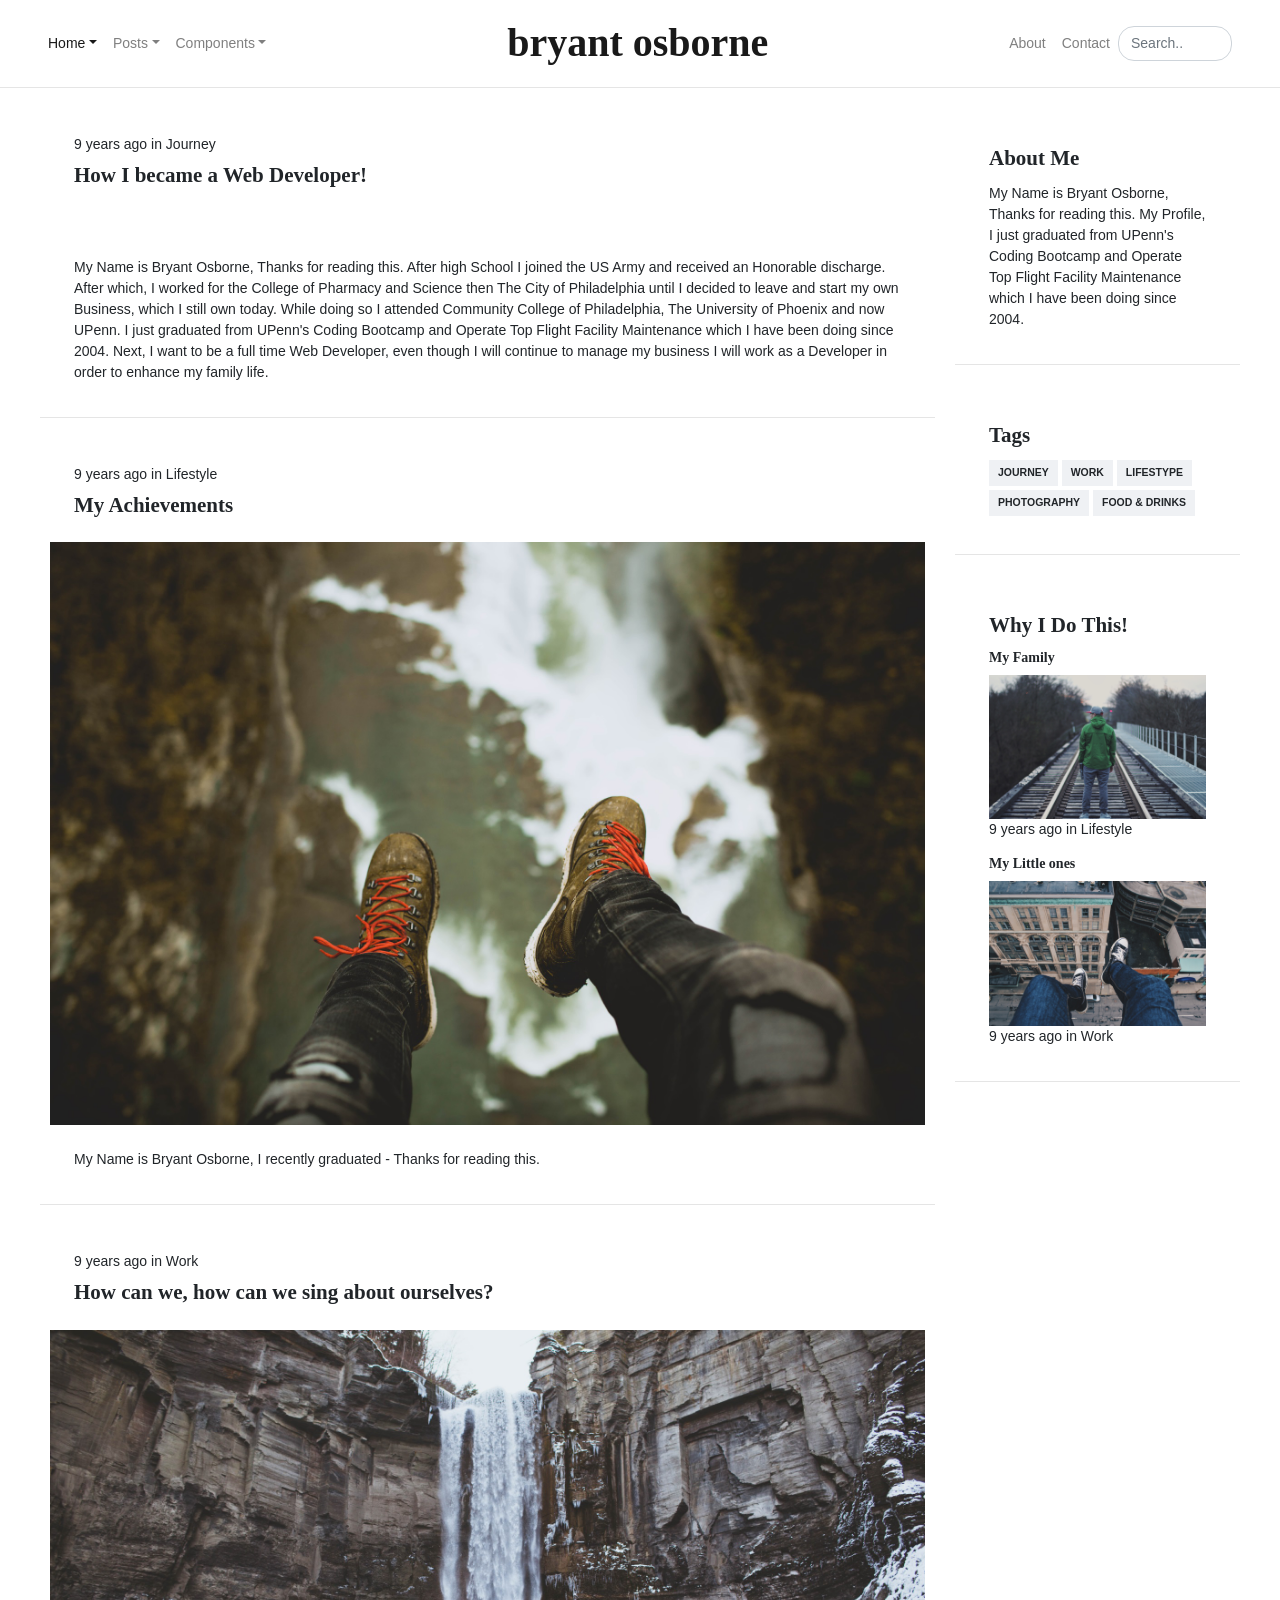
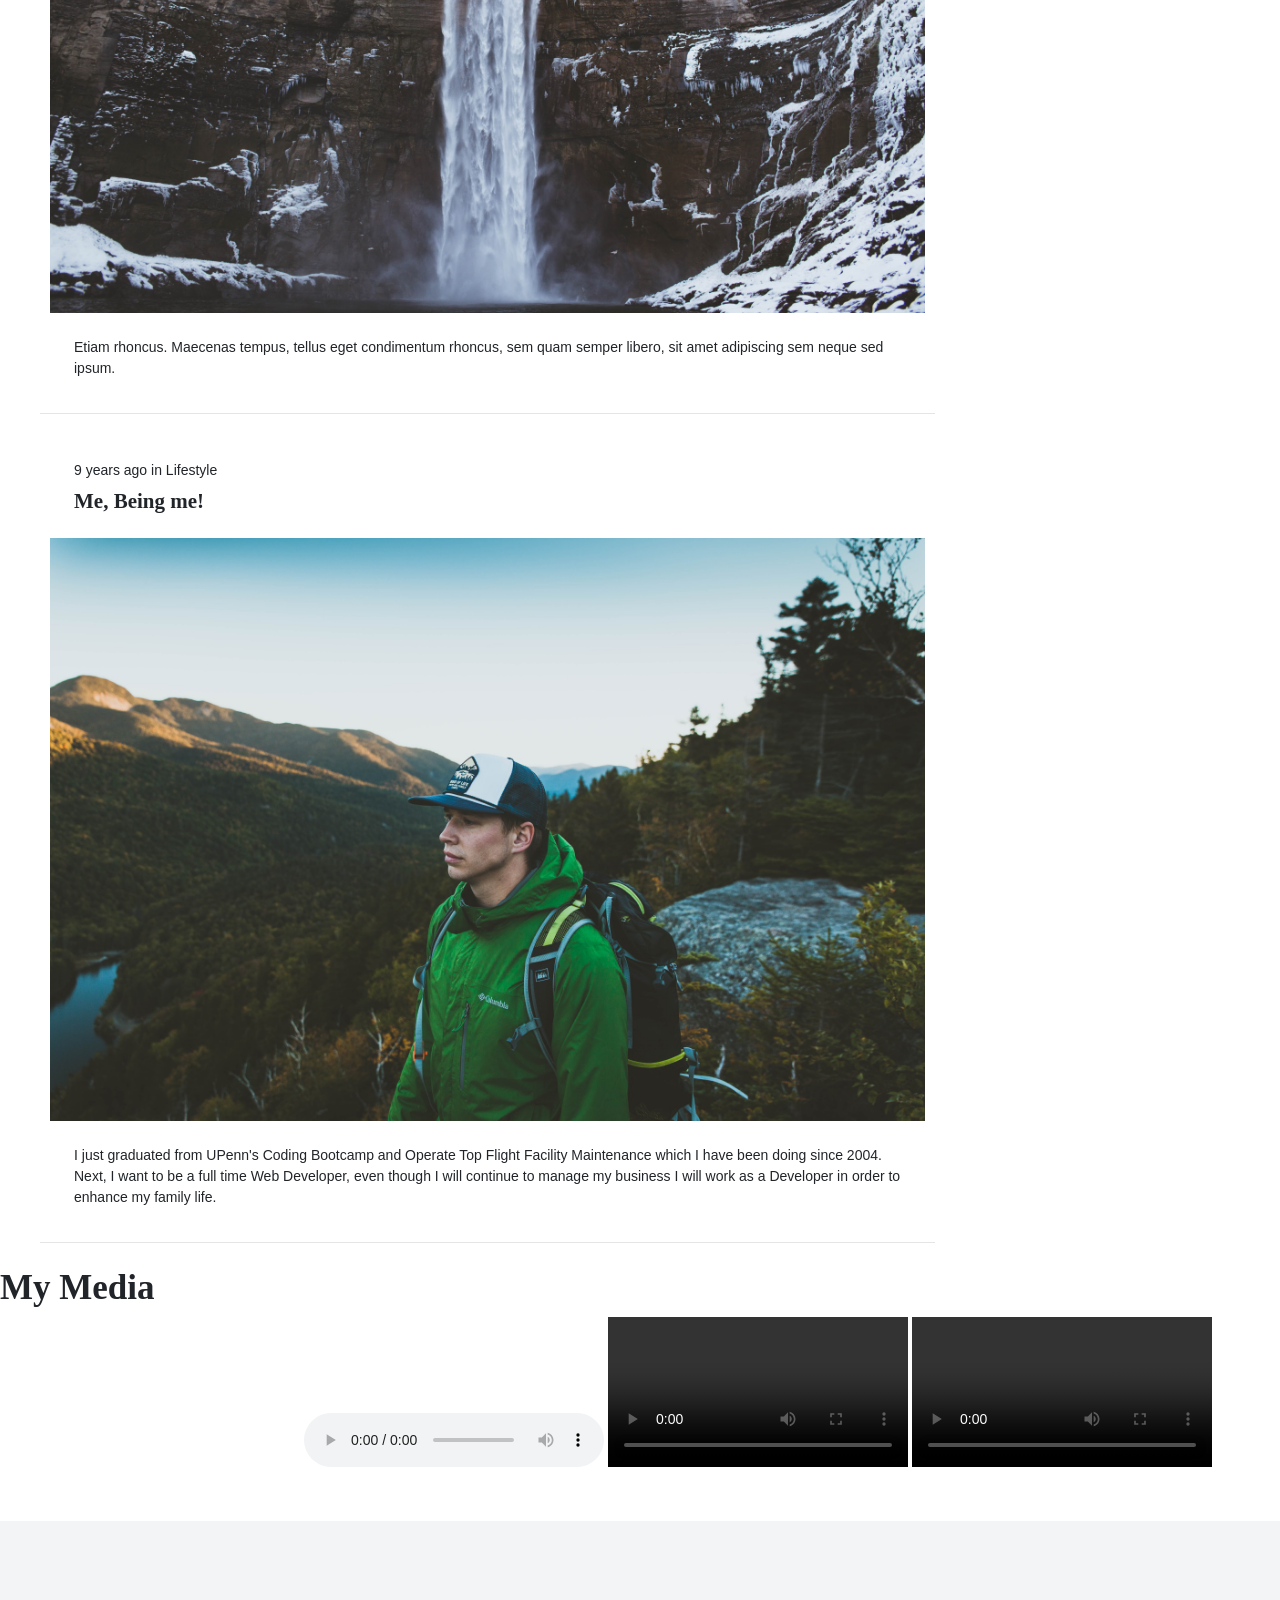
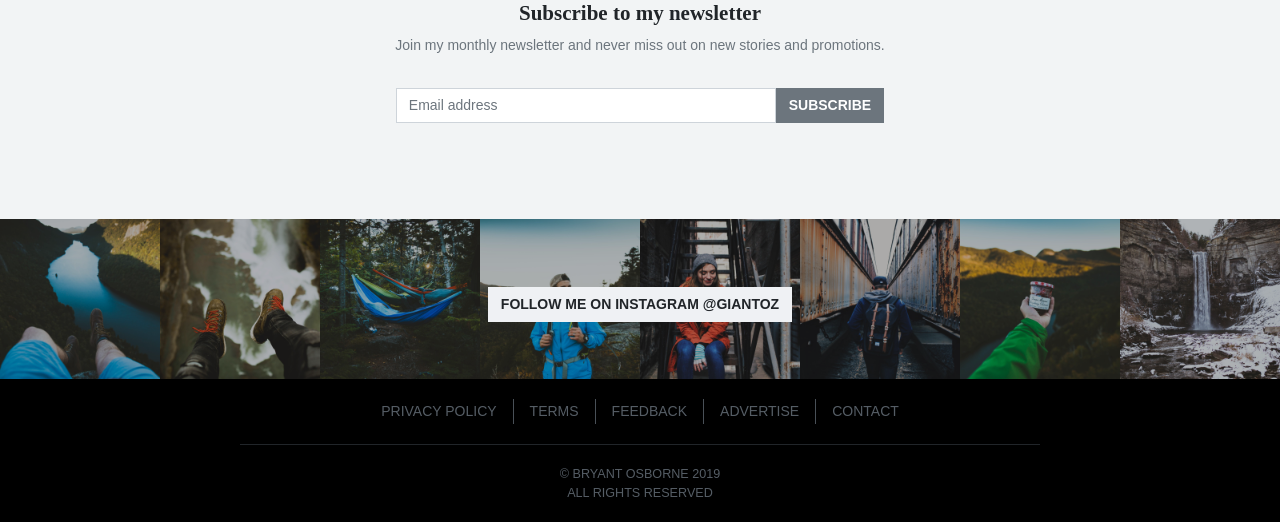
==== commit 97d3d863: "Update index.html" ====
--- a/index.html
+++ b/index.html
@@ -26,7 +26,7 @@
             <li class="nav-item dropdown active">
               <a class="nav-link dropdown-toggle" href="#" id="dropdown02" data-toggle="dropdown" aria-haspopup="true" aria-expanded="false">Home</a>
               <div class="dropdown-menu" aria-labelledby="dropdown02">
-                <a class="dropdown-item" href="home-onecolumn.html">One column</a>
+                <a class="dropdown-item" href="https://giantoz.github.io/Bryant_Osborne-Profile/">One column</a>
                 <a class="dropdown-item" href="home-twocolumn.html">Two column</a>
                 <a class="dropdown-item" href="home-threecolumn.html">Three column</a>
                 <a class="dropdown-item" href="home-fourcolumn.html">Four column</a>
@@ -84,17 +84,21 @@
           <article class="card mb-4">
             <header class="card-header">
               <div class="card-meta">
-                <a href="#"><time class="timeago" datetime="2017-10-26 20:00">26 october 2017</time></a> in <a href="page-category.html">Journey</a>
+                <a href="#"><time class="timeago" datetime="2017-10-26 20:00">11 November 2019</time></a> in <a href="page-category.html">Journey</a>
               </div>
               <a href="post-image.html">
-                <h4 class="card-title">How can we sing about love?</h4>
+                <h4 class="card-title">How I became a Web Developer!</h4>
               </a>
             </header>
             <a href="post-image.html">
-              <img class="card-img" src="img/articles/8.jpg" alt="" />
+              <img class="card-img" src="img/articles/23.jpg" alt="" />
             </a>
             <div class="card-body">
-              <p class="card-text">Etiam rhoncus. Maecenas tempus, tellus eget condimentum rhoncus, sem quam semper libero, sit amet adipiscing sem neque sed ipsum. </p>
+              <p class="card-text">My Name is Bryant Osborne, Thanks for reading this.
+              After high School I joined the US Army and received an Honorable discharge. After which, I worked for the College of Pharmacy and Science then The City of Philadelphia until I decided to leave and start my own Business, which I still own today. While doing so I attended Community College of Philadelphia, The University of Phoenix and now UPenn.   
+              I just graduated from UPenn's Coding Bootcamp and Operate Top Flight Facility Maintenance which I have been doing since 2004.
+              Next, I want to be a full time Web Developer, even though I will continue to manage my business I will work as a Developer in order to enhance my family life. 
+               </p>
             </div>
           </article><!-- /.card -->
 
@@ -104,14 +108,14 @@
                 <a href="#"><time class="timeago" datetime="2017-10-03 20:00">3 october 2017</time></a> in <a href="page-category.html">Lifestyle</a>
               </div>
               <a href="post-image.html">
-                <h4 class="card-title">Oh, I guess they have the blues</h4>
+                <h4 class="card-title">My Achievements</h4>
               </a>
             </header>
             <a href="post-image.html">
               <img class="card-img" src="img/articles/22.jpg" alt="" />
             </a>
             <div class="card-body">
-              <p class="card-text">Etiam rhoncus. Maecenas tempus, tellus eget condimentum rhoncus, sem quam semper libero, sit amet adipiscing sem neque sed ipsum. </p>
+              <p class="card-text">My Name is Bryant Osborne, I recently graduated - Thanks for reading this. </p>
             </div>
           </article><!-- /.card -->
 
@@ -139,14 +143,14 @@
                 <a href="#"><time class="timeago" datetime="2017-10-15 20:00">15 october 2017</time></a> in <a href="page-category.html">Lifestyle</a>
               </div>
               <a href="post-image.html">
-                <h4 class="card-title">The king is made of paper</h4>
+                <h4 class="card-title">Me, Being me!</h4>
               </a>
             </header>
             <a href="post-image.html">
-              <img class="card-img" src="img/articles/3.jpg" alt="" />
+              <img class="card-img" src="img/articles/8.jpg" alt="" />
             </a>
             <div class="card-body">
-              <p class="card-text">Etiam rhoncus. Maecenas tempus, tellus eget condimentum rhoncus, sem quam semper libero, sit amet adipiscing sem neque sed ipsum. </p>
+              <p class="card-text">I just graduated from UPenn's Coding Bootcamp and Operate Top Flight Facility Maintenance which I have been doing since 2004. Next, I want to be a full time Web Developer, even though I will continue to manage my business I will work as a Developer in order to enhance my family life.</p>
             </div>
           </article><!-- /.card -->
 
@@ -156,8 +160,8 @@
           <aside class="sidebar">
             <div class="card mb-4">
               <div class="card-body">
-                <h4 class="card-title">About</h4>
-                <p class="card-text">Etiam rhoncus. Maecenas tempus, tellus eget condimentum rhoncus, sem quam <a href="#">semper libero</a>, sit amet adipiscing sem neque sed ipsum. </p>
+                <h4 class="card-title">About Me</h4>
+                <p class="card-text">My Name is Bryant Osborne, Thanks for reading this. <a href="https://giantoz.github.io/Bryant_Osborne-Profile/">My Profile</a>, I just graduated from UPenn's Coding Bootcamp and Operate Top Flight Facility Maintenance which I have been doing since 2004. </p>
               </div>
             </div><!-- /.card -->
           </aside>
@@ -166,25 +170,25 @@
             <div class="card mb-4">
               <div class="card-body">
                 <h4 class="card-title">Tags</h4>
-                <a class="btn btn-light btn-sm mb-1" href="page-category.html">Journey</a>
-                <a class="btn btn-light btn-sm mb-1" href="page-category.html">Work</a>
-                <a class="btn btn-light btn-sm mb-1" href="page-category.html">Lifestype</a>
-                <a class="btn btn-light btn-sm mb-1" href="page-category.html">Photography</a>
-                <a class="btn btn-light btn-sm mb-1" href="page-category.html">Food & Drinks</a>
+                <a class="btn btn-light btn-sm mb-1" href="https://giantoz.github.io/Bryant_Osborne-Profile/">Journey</a>
+                <a class="btn btn-light btn-sm mb-1" href="https://giantoz.github.io/Bryant_Osborne-Profile/">Work</a>
+                <a class="btn btn-light btn-sm mb-1" href="https://giantoz.github.io/Bryant_Osborne-Profile/">Lifestype</a>
+                <a class="btn btn-light btn-sm mb-1" href="https://giantoz.github.io/Bryant_Osborne-Profile/">Photography</a>
+                <a class="btn btn-light btn-sm mb-1" href="https://giantoz.github.io/Bryant_Osborne-Profile/">Food & Drinks</a>
               </div>
             </div><!-- /.card -->
             <div class="card mb-4">
               <div class="card-body">
-                <h4 class="card-title">Popular stories</h4>
+                <h4 class="card-title">Why I Do This!</h4>
 
                 <a href="post-image.html" class="d-inline-block">
-                  <h4 class="h6">The blind man</h4>
+                  <h4 class="h6">My Family</h4>
                   <img class="card-img" src="img/articles/2.jpg" alt="" />
                 </a>
                 <time class="timeago" datetime="2017-10-03 20:00">3 october 2017</time> in Lifestyle
 
                 <a href="post-image.html" class="d-inline-block mt-3">
-                  <h4 class="h6">Crying on the news</h4>
+                  <h4 class="h6">My Little ones</h4>
                   <img class="card-img" src="img/articles/3.jpg" alt="" />
                 </a>
                 <time class="timeago" datetime="2017-07-16 20:00">16 july 2017</time> in Work
@@ -196,14 +200,34 @@
         </div>
       </div>
     </div>
+    <div class="section">
+      <h1><span>My Media</span></h1>
+      <iframe height="150" width="300" src="https://www.youtube.com/embed/Q6_5InVJZ88" allowfullscreen frameborder="0"></iframe>
+
+      <audio controls>
+        <source src="audio.mp3" type="audio/mpeg">
+        <source src="audio.ogg" type="audio/ogg">
+        Audio element not supported by your browser. 
+     </audio>
+     <video controls>
+      <source src="video.mp4" type="video/mp4">
+      <source src="video.ogg" type="video/ogg">
+      Video is not supported by your browser
+   </video>
+   <video controls autoplay loop>
+    <source src="video.mp4" type="video/mp4">
+    <source src="video.ogg" type="video/ogg">
+    Video is not supported by your browser
+ </video>
+            </div>
 
   </main>
 
   <div class="site-newsletter">
     <div class="container">
       <div class="text-center">
-        <h3 class="h4 mb-2">Subscribe to our newsletter</h3>
-        <p class="text-muted">Join our monthly newsletter and never miss out on new stories and promotions.</p>
+        <h3 class="h4 mb-2">Subscribe to my newsletter</h3>
+        <p class="text-muted">Join my monthly newsletter and never miss out on new stories and promotions.</p>
 
         <div class="row">
           <div class="col-xs-12 col-sm-9 col-md-7 col-lg-5 ml-auto mr-auto">
@@ -222,14 +246,14 @@
   <div class="site-instagram">
     <div class="action">
       <a class="btn btn-light" href="#">
-        Follow us @ Instagram
+        Follow me on Instagram @Giantoz
       </a>
     </div>
     <div class="row no-gutters">
       <div class="col-sm-6">
         <div class="row no-gutters">
           <div class="col-3">
-            <a class="photo" href="#">
+            <a class="photo" href="https://www.instragram.com/giantoz/">
               <img class="img-fluid" src="img/instagram/1.jpg" alt="" />
             </a>
           </div>
@@ -276,6 +300,8 @@
       </div>
     </div>
   </div>
+
+  
 
   <footer class="site-footer bg-darkest" role="contentinfo">
     <div class="container">
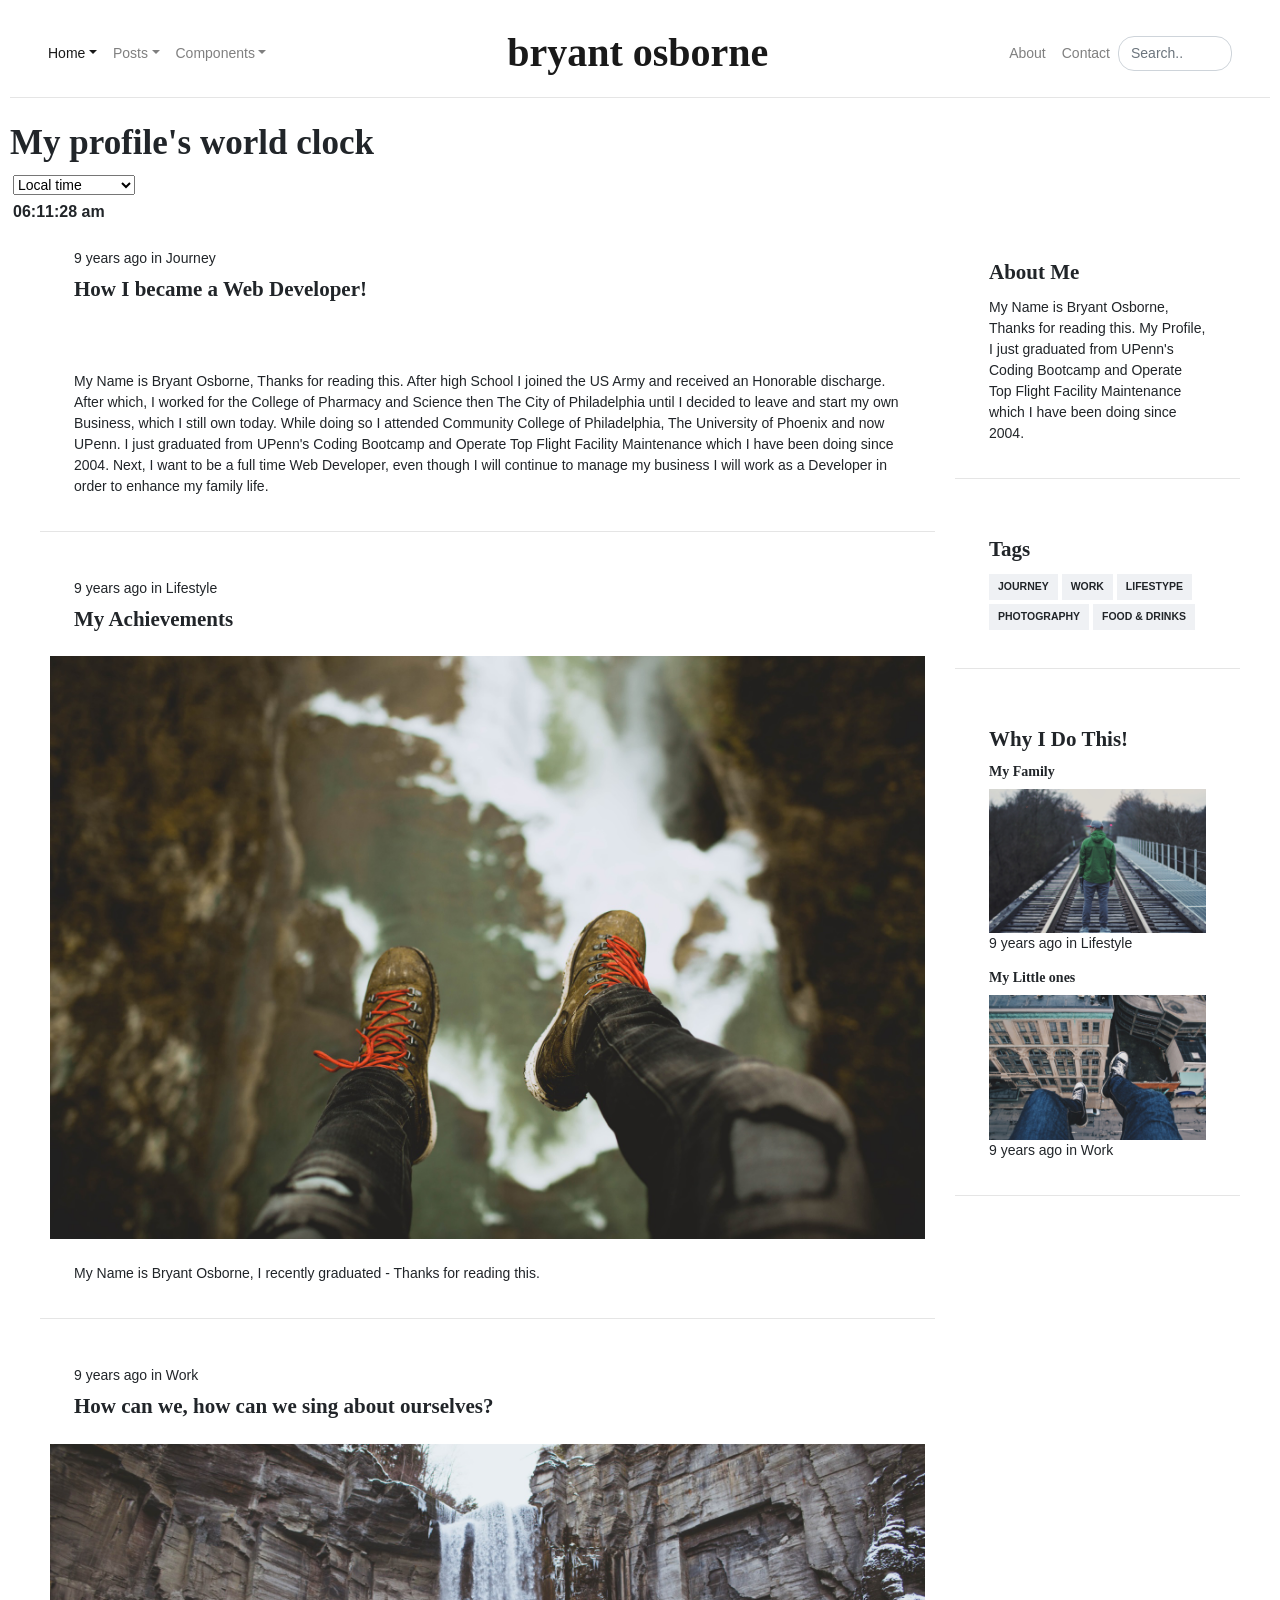
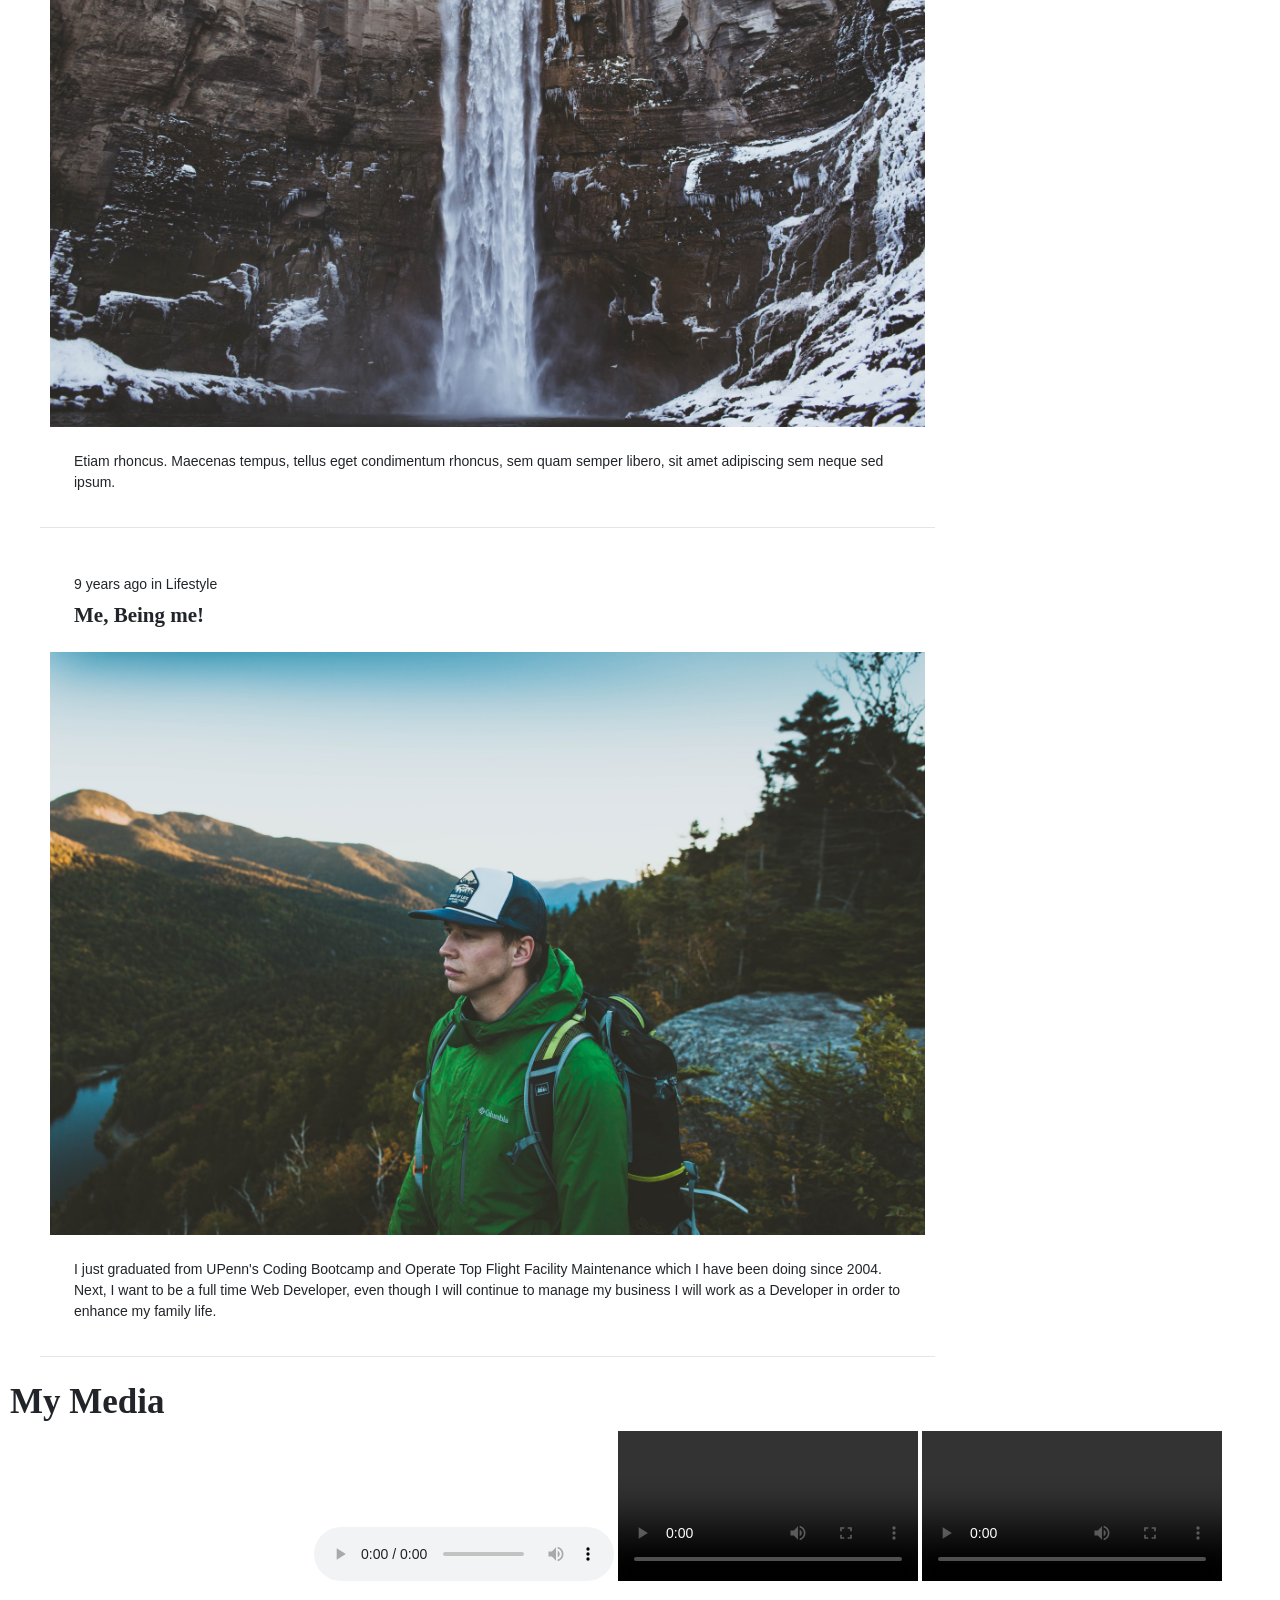
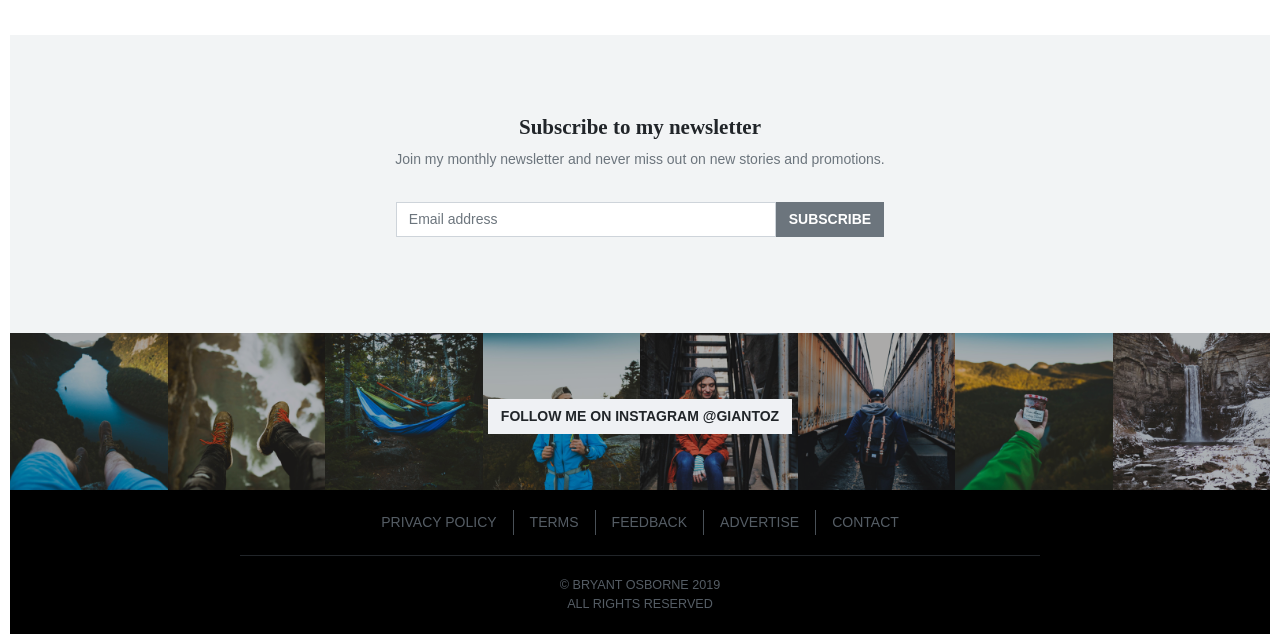
==== commit db15beef: "Update index.html" ====
--- a/index.html
+++ b/index.html
@@ -75,6 +75,112 @@
   </header>
 
   <main class="main pt-4" role="main">
+
+      <!-- <label for="themez">Select theme: </label>
+      <select id="themez">
+        <option value="white">White</option>
+        <option value="black">Black</option>
+      </select> -->
+      
+      <h1>My profile's world clock</h1>
+      <script>
+      var select = document.querySelector('select');
+      var html = document.querySelector('html');
+      document.body.style.padding = '10px';
+      
+      function update(bgColor, textColor) {
+        html.style.backgroundColor = bgColor;
+        html.style.color = textColor;
+      }
+      
+      select.onchange = function() {
+        ( select.value === 'black' ) ? update('black','white') : update('white','black');
+      }
+      </script>
+      
+      <table border="0" width="200"
+      cellspacing="0" cellpadding="3">
+      <form name="where">
+      <tr>
+      <td width="100%">
+      <select name="city" size="1"
+      onchange="updateclock(this);">
+      <option value="" selected>Local time</
+      option>
+      <option value="1">Zurich (GMT+1)</option>
+      <option value="-5">Florida (EST)</option>
+      <option value="0">London (GMT)</option>
+      <option value="7">Bangkok</option>
+      <option value="8">Hong Kong</option>
+      <option value="9">Tokyo</option>
+      <option value="10">Sydney</option>
+      <option value="12">Fiji</option>
+      <option value="-10">Hawaii</option>
+      <option value="-8">San Francisco</option>
+      <option value="-3">Buenos Aires</option>
+      </select>
+      </td>
+      </tr>
+      <tr>
+      <td width="100%">
+      <script>
+      if (document.all||document.getElementById)
+      document.write('<span id="worldclock"style="font:bold 16px Arial;"></span><br>')
+      zone=0;
+      isitlocal=true;
+      ampm='';
+      function updateclock(z){
+      zone=z.options[z.selectedIndex].value;
+      isitlocal=(z.options[0].selected)?true:false;
+      }
+      function WorldClock(){
+      now=new Date();
+      ofst=now.getTimezoneOffset()/60;
+      secs=now.getSeconds();
+      sec=-1.57+Math.PI*secs/30;
+      mins=now.getMinutes();
+      min=-1.57+Math.PI*mins/30;
+      hr=(isitlocal)?now.getHours():(now.getHours
+      () + parseInt(ofst)) + parseInt(zone);
+      hrs=-1.575+Math.PI*hr/6+Math.PI*parseInt
+      (now.getMinutes())/360;
+      if (hr < 0) hr+=24;
+      if (hr > 23) hr-=24;
+      ampm = (hr > 11)?"PM":"AM";
+      statusampm = ampm.toLowerCase();
+      hr2 = hr;
+      if (hr2 == 0) hr2=12;
+      (hr2 < 13)?hr2:hr2 %= 12;
+      if (hr2<10) hr2="0"+hr2
+      var finaltime=hr2+':'+((mins < 10)
+      ?"0"+mins:mins)+':'+((secs < 10)
+      ?"0"+secs:secs)+' '+statusampm;
+      if (document.all)
+      worldclock.innerHTML=finaltime
+      else if (document.getElementById)
+      document.getElementById("worldclock")
+      .innerHTML=finaltime
+      else if (document.layers){
+      document.worldclockns.document
+      .worldclockns2.document.write(finaltime)
+      document.worldclockns.document
+      .worldclockns2.document.close()
+      }
+      setTimeout('WorldClock()',1000);
+      }
+      window.onload=WorldClock
+      //-->
+      </script>
+      <!--Place holder for NS4 only-->
+      <ilayer id="worldclockns" width=100%
+      height=35><layer id="worldclockns2"
+      width=100% height=35 left=0 top=0
+      style="font:bold 16px Arial;"></layer></
+      ilayer>
+      </td>
+      </form>
+      </tr>
+      </table>
 
     <div class="container">
 
